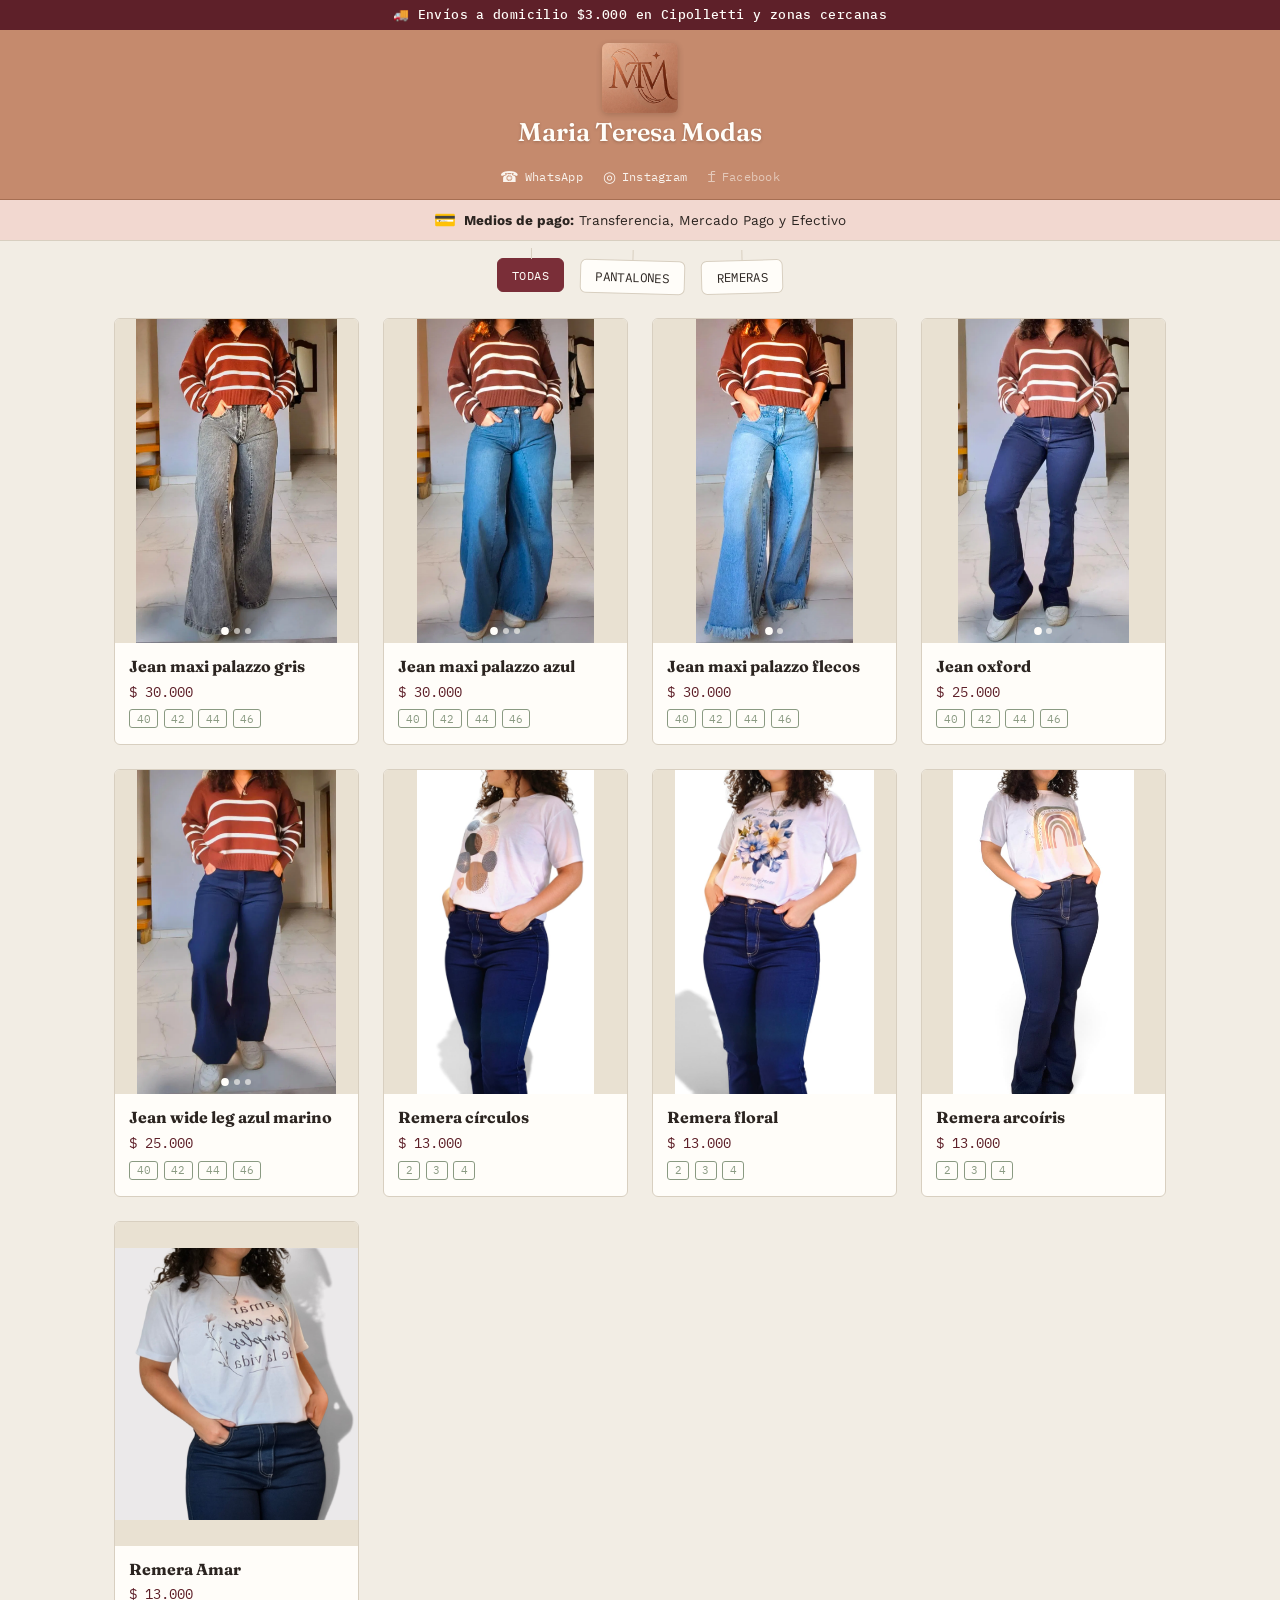
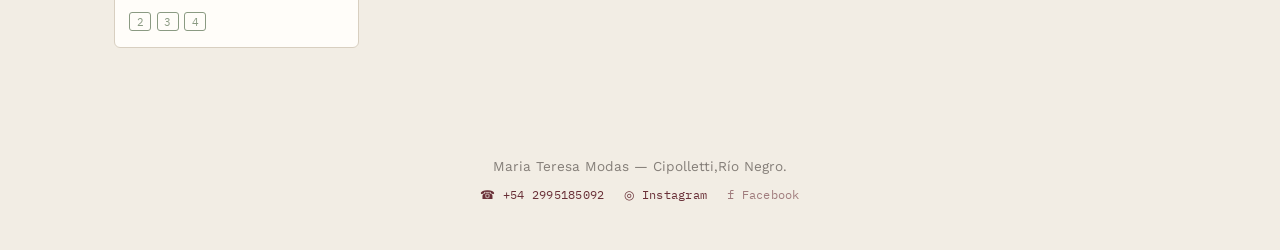
==== index.html @ 08727055 "Cambiando bannner" ====
<!DOCTYPE html>
<html lang="es-AR">
<head>
<meta charset="UTF-8">
<meta name="viewport" content="width=device-width, initial-scale=1.0">
<title>Maria Teresa Modas — Catálogo</title>
<!-- ===== Open Graph (previsualización al compartir) ===== -->
<meta property="og:type" content="website">
<meta property="og:title" content="María Teresa Modas — Catálogo">
<meta property="og:description" content="Jeans, remeras y más. Envíos en Cipolletti y zonas cercanas. Pagá con transferencia, Mercado Pago o efectivo.">
<meta property="og:image" content="https://tefi3413.github.io/MTmodas/img/preview-og.jpg">
<meta property="og:url" content="https://tefi3413.github.io/MTmodas/">
<meta property="og:locale" content="es_AR">
<meta property="og:site_name" content="María Teresa Modas">

<!-- ===== Descripción general (buscadores) ===== -->
<meta name="description" content="Catálogo de MT Modas: jeans, remeras y más en Cipolletti, Río Negro.">
<link rel="preconnect" href="https://fonts.googleapis.com">
<link href="https://fonts.googleapis.com/css2?family=Fraunces:ital,opsz,wght@0,9..144,400;0,9..144,600;1,9..144,500&family=Work+Sans:wght@400;500;600&family=IBM+Plex+Mono:wght@500&display=swap" rel="stylesheet">
<link rel="stylesheet" href="css/style.css">
</head>
<body>
	<!-- Barra superior de anuncios (Top Bar) -->
  <div class="top-announcement-bar">
    <p>🚚 Envíos a domicilio $3.000 en Cipolletti y zonas cercanas</p>
  </div>

  <header class="site-header">
    <div class="header-inner">
      <img src="img/logo-mt.png" alt="María Teresa Modas" class="logo" onerror="this.style.display='none'">
      <div class="brand">
        <h1>Maria Teresa Modas</h1>
        <p class="tagline"></p>
      </div>
      <nav class="contacto-bar" aria-label="Contacto">
        <a href="https://wa.me/542995185092" target="_blank" rel="noopener" class="contacto-link">
          <span class="contacto-icono">☎</span> WhatsApp
        </a>
        <!-- Verificá que este sea el link/usuario correcto de Instagram -->
        <a href="https://www.instagram.com/mt.modascipo?igsi=Y2VhbGRteG1xdHJw" target="_blank" rel="noopener" class="contacto-link">
          <span class="contacto-icono">◎</span> Instagram
        </a>
        <!-- TODO: reemplazar por el link real de Facebook cuando lo tengas -->
        <a href="#" class="contacto-link contacto-pendiente">
          <span class="contacto-icono">f</span> Facebook
        </a>
      </nav>
    </div>
  </header>

  
  <section class="info-bar">
  <div class="info-item">
    <span>💳</span>
    <p><strong>Medios de pago:</strong> Transferencia, Mercado Pago y Efectivo</p>
  </div>
</section>

<!-- Las categorias se van sumando a medida que haya mas productos en el json -->
<nav class="tag-rack" id="categorias" aria-label="Secciones del catálogo"></nav>


  <main>
    <p class="status" id="status">Cargando catálogo…</p>
    <section class="catalogo" id="catalogo" aria-live="polite"></section>
  </main>

  <!-- Detalle de producto (se llena por JS al hacer click en una tarjeta) -->
  <div class="detalle-overlay" id="detalleOverlay" hidden>
    <div class="detalle-panel" role="dialog" aria-modal="true" aria-labelledby="detalleNombre">
      <button class="detalle-cerrar" id="detalleCerrar" aria-label="Cerrar">×</button>
      <div class="detalle-galeria" id="detalleGaleria"></div>
      <div class="detalle-info">
        <h2 id="detalleNombre"></h2>
        <p class="detalle-precio" id="detallePrecio"></p>
        <div class="detalle-talles" id="detalleTalles"></div>
        <p class="detalle-descripcion" id="detalleDescripcion"></p>
      </div>
    </div>
  </div>

  <footer class="site-footer">
    <p>Maria Teresa Modas — Cipolletti,Río Negro.</p>
    <nav class="contacto-bar contacto-bar-footer" aria-label="Contacto">
      <a href="https://wa.me/542995185092" target="_blank" rel="noopener" class="contacto-link">☎ +54 2995185092</a>
      <a href="https://instagram.com/mtmodas" target="_blank" rel="noopener" class="contacto-link">◎ Instagram</a>
      <a href="#" class="contacto-link contacto-pendiente">f Facebook</a>
    </nav>
  </footer>

  <script src="js/main.js"></script>
</body>
</html>
---- css/style.css ----
/* ===== Maria Teresa Modas — tokens ===== */
:root{
  --ivory: #F2EDE4;
  --ivory-deep: #E9E1D2;
  --ink: #2B2420;
  --wine: #7A2E38;
  --wine-deep: #5E2029;
  --sage: #8A9A82;
  --line: #D8CFC0;
  --white: #FFFDF9;
  --copper: #C58A6D;
  --copper-deep: #A66E52;

  --font-display: "Fraunces", serif;
  --font-body: "Work Sans", sans-serif;
  --font-tag: "IBM Plex Mono", monospace;

  --radius: 6px;
}

/* ===== Barra Anuncio Superior ===== */
.top-announcement-bar {
  background-color: var(--wine-deep); /* Fondo oscuro (borravino/vino) */
  color: var(--white);
  text-align: center;
  padding: 0.4rem 1rem;
  font-size: 0.8rem;
  font-family: var(--font-tag);
  letter-spacing: 0.03em;
}

.top-announcement-bar p {
  margin: 0;
  font-weight: 500;
}

*{ box-sizing: border-box; }

body{
  margin: 0;
  background: var(--ivory);
  color: var(--ink);
  font-family: var(--font-body);
  -webkit-font-smoothing: antialiased;
}

/* ===== Header ===== */
.site-header{
  background: var(--copper);
  border-bottom: 1px solid var(--copper-deep);
  padding: 0.8rem 1rem;
}
.header-inner{
  max-width: 1100px;
  margin: 0 auto;
  display: flex;
  flex-direction: column;
  align-items: center;
  gap: 0.2rem;
}
.logo{
  height: 70px;
  width: auto;
  object-fit: contain;
  border-radius: 6px;
  box-shadow: 0 2px 6px rgba(43, 24, 12, 0.2);
}
.brand h1{
  font-family: var(--font-display);
  font-weight: 600;
  font-size: clamp(1.2rem, 2.5vw, 1.6rem);
  margin: 0;
  color: var(--white);
  text-shadow: 0 1px 3px rgba(43, 24, 12, 0.25);
  text-align: center;
}
.tagline{
  margin: 0.2rem 0 0;
  font-style: italic;
  font-family: var(--font-display);
  color: var(--ivory);
  font-size: 0.95rem;
  text-align: center;
  opacity: 0.9;
}

/* ===== Barra de contacto ===== */
.contacto-bar{
  display: flex;
  flex-wrap: wrap;
  justify-content: center;
  gap: 0.5rem 1.25rem;
  margin-top: 0.75rem;
}
.contacto-link{
  display: inline-flex;
  align-items: center;
  gap: 0.35rem;
  color: var(--white);
  text-decoration: none;
  font-family: var(--font-tag);
  font-size: 0.78rem;
  letter-spacing: 0.02em;
  opacity: 0.92;
  transition: opacity 0.15s ease;
}
.contacto-link:hover{ opacity: 1; text-decoration: underline; }
.contacto-icono{ font-size: 0.95rem; }
.contacto-pendiente{ opacity: 0.55; pointer-events: none; }

/* ===== Cinta Informativa (Envíos / Pagos) ===== */
.info-bar {
  display: flex;
  justify-content: space-around;
  align-items: center;
  flex-wrap: wrap;
  gap: 15px;
  background-color: #f2d8d0;
  padding: 10px 20px;
  border-bottom: 1px solid var(--line);
}

.info-item {
  display: flex;
  align-items: center;
  gap: 8px;
  font-size: 0.85rem;
  color: var(--ink);
}

.info-item p {
  margin: 0;
}

.info-item span {
  font-size: 1.1rem;
}

/* ===== Nav: percheros de "etiquetas colgantes" ===== */
.tag-rack{
  max-width: 1100px;
  margin: 1.2rem auto 0;
  padding: 0 1rem;
  display: flex;
  flex-wrap: wrap;
  justify-content: center;
  gap: 1.25rem 1rem;
}
.tag-btn{
  position: relative;
  border: none;
  background: var(--white);
  color: var(--ink);
  font-family: var(--font-tag);
  font-size: 0.78rem;
  letter-spacing: 0.03em;
  text-transform: uppercase;
  padding: 0.5rem 0.9rem;
  border-radius: var(--radius);
  border: 1px solid var(--line);
  cursor: pointer;
  transform: rotate(-1.5deg);
  transition: transform 0.15s ease, background 0.15s ease, color 0.15s ease;
}
.tag-btn:nth-child(even){ transform: rotate(1.5deg); }
.tag-btn::before{
  content: "";
  position: absolute;
  top: -0.7rem;
  left: 50%;
  width: 1px;
  height: 0.7rem;
  background: var(--line);
}
.tag-btn:hover{ transform: rotate(0deg) translateY(-2px); }
.tag-btn.active{
  background: var(--wine);
  border-color: var(--wine);
  color: var(--white);
  transform: rotate(0deg) translateY(-2px);
}

/* ===== Estado de carga / vacío ===== */
.status{
  max-width: 1100px;
  margin: 2rem auto 0;
  padding: 0 1.5rem;
  font-family: var(--font-tag);
  font-size: 0.85rem;
  color: var(--wine);
  text-align: center;
}
.status.hidden{ display: none; }

/* ===== Grilla de productos ===== */
.catalogo{
  max-width: 1100px;
  margin: 1.5rem auto 4rem;
  padding: 0 1.5rem;
  display: grid;
  grid-template-columns: repeat(auto-fill, minmax(220px, 1fr));
  gap: 1.5rem;
}

.producto{
  background: var(--white);
  border: 1px solid var(--line);
  border-radius: var(--radius);
  overflow: hidden;
  display: flex;
  flex-direction: column;
  cursor: pointer;
  transition: box-shadow 0.15s ease, transform 0.15s ease;
}
.producto:hover{
  box-shadow: 0 6px 18px rgba(43, 36, 32, 0.1);
  transform: translateY(-2px);
}
.producto-img{
  position: relative;
  aspect-ratio: 3 / 4;
  background: var(--ivory-deep);
  overflow: hidden;
}
.producto-img img{
  width: 100%;
  height: 100%;
  object-fit: contain;
  display: block;
}

/* Flechas de la galería */
.galeria-flecha{
  position: absolute;
  top: 50%;
  transform: translateY(-50%);
  border: none;
  background: rgba(43, 36, 32, 0.35);
  color: var(--white);
  font-family: var(--font-body);
  font-size: 1.3rem;
  line-height: 1;
  width: 30px;
  height: 30px;
  border-radius: 50%;
  cursor: pointer;
  display: flex;
  align-items: center;
  justify-content: center;
  opacity: 0;
  transition: opacity 0.15s ease, background 0.15s ease;
}
.producto-img:hover .galeria-flecha,
.galeria-flecha:focus-visible{
  opacity: 1;
}
.galeria-flecha:hover{ background: rgba(43, 36, 32, 0.6); }
.galeria-flecha.izq{ left: 0.5rem; }
.galeria-flecha.der{ right: 0.5rem; }

/* Puntos indicadores */
.galeria-puntos{
  position: absolute;
  bottom: 0.6rem;
  left: 0;
  right: 0;
  display: flex;
  justify-content: center;
  gap: 0.35rem;
}
.punto{
  width: 6px;
  height: 6px;
  border-radius: 50%;
  background: rgba(255, 253, 249, 0.6);
  cursor: pointer;
  transition: background 0.15s ease, transform 0.15s ease;
}
.punto.activo{
  background: var(--white);
  transform: scale(1.3);
}

@media (hover: none){
  .galeria-flecha{ opacity: 1; background: rgba(43, 36, 32, 0.45); }
}

.producto-info{
  padding: 0.8rem 0.9rem 1rem;
  display: flex;
  flex-direction: column;
  gap: 0.35rem;
}
.producto-nombre{
  font-family: var(--font-display);
  font-size: 1rem;
  margin: 0;
}
.producto-precio{
  font-family: var(--font-tag);
  color: var(--wine-deep);
  font-size: 0.9rem;
}
.producto-talles{
  display: flex;
  flex-wrap: wrap;
  gap: 0.35rem;
  margin-top: 0.2rem;
}
.talle{
  font-family: var(--font-tag);
  font-size: 0.7rem;
  border: 1px solid var(--sage);
  color: var(--sage);
  border-radius: 3px;
  padding: 0.1rem 0.4rem;
}

/* ===== Panel de detalle de producto ===== */
.detalle-overlay{
  position: fixed;
  inset: 0;
  background: rgba(43, 36, 32, 0.55);
  display: flex;
  align-items: center;
  justify-content: center;
  padding: 1.5rem;
  z-index: 100;
}
.detalle-overlay[hidden]{ display: none; }

.detalle-panel{
  position: relative;
  background: var(--white);
  border-radius: var(--radius);
  max-width: 900px;
  width: 100%;
  max-height: 90vh;
  overflow-y: auto;
  display: grid;
  grid-template-columns: 1.1fr 1fr;
}

.detalle-cerrar{
  position: absolute;
  top: 0.75rem;
  right: 0.75rem;
  z-index: 2;
  width: 34px;
  height: 34px;
  border-radius: 50%;
  border: none;
  background: rgba(43, 36, 32, 0.4);
  color: var(--white);
  font-size: 1.4rem;
  line-height: 1;
  cursor: pointer;
  display: flex;
  align-items: center;
  justify-content: center;
}
.detalle-cerrar:hover{ background: rgba(43, 36, 32, 0.65); }

.detalle-galeria{
  position: relative;
  aspect-ratio: 3 / 4;
  background: var(--ivory-deep);
  overflow: hidden;
}
.detalle-galeria img{
  width: 100%;
  height: 100%;
  object-fit: contain;
  display: block;
}
.detalle-galeria .galeria-flecha{ opacity: 1; }

.detalle-info{
  padding: 2rem 1.75rem;
  display: flex;
  flex-direction: column;
  gap: 0.9rem;
}
.detalle-info h2{
  font-family: var(--font-display);
  font-size: 1.5rem;
  margin: 0;
}
.detalle-precio{
  font-family: var(--font-tag);
  font-size: 1.2rem;
  color: var(--wine-deep);
  margin: 0;
}
.detalle-talles{
  display: flex;
  flex-wrap: wrap;
  gap: 0.4rem;
}
.detalle-descripcion{
  font-size: 0.9rem;
  line-height: 1.5;
  color: var(--ink);
  opacity: 0.85;
  margin-top: 0.4rem;
  border-top: 1px solid var(--line);
  padding-top: 0.9rem;
}

/* ===== Footer ===== */
.site-footer{
  text-align: center;
  padding: 2rem 1rem 3rem;
  color: var(--ink);
  font-size: 0.85rem;
}
.site-footer p{ opacity: 0.55; margin-bottom: 0.75rem; }
.contacto-bar-footer .contacto-link{ color: var(--wine-deep); }

/* ===== Accesibilidad ===== */
.tag-btn:focus-visible{
  outline: 2px solid var(--wine);
  outline-offset: 2px;
}
@media (prefers-reduced-motion: reduce){
  .tag-btn{ transition: none; }
}

/* ===== RESPONSIVE PARA CELULARES ===== */
@media (max-width: 640px){
  .info-bar {
    flex-direction: column;
    align-items: center;
    text-align: center;
    gap: 8px;
    padding: 10px 15px;
  }

  .info-item {
    font-size: 0.8rem;
    justify-content: center;
  }

  .catalogo{ 
    grid-template-columns: repeat(2, 1fr); 
    gap: 0.8rem; 
    padding: 0 0.8rem;
  }

  .tag-rack{ 
    gap: 0.8rem 0.5rem; 
    margin-top: 1rem;
  }

  .detalle-overlay{ padding: 0; }
  .detalle-panel{
    grid-template-columns: 1fr;
    max-height: 100vh;
    height: 100%;
    border-radius: 0;
  }
  .detalle-galeria{ aspect-ratio: 4 / 5; }
}

@media (max-width: 380px){
  .catalogo{ grid-template-columns: 1fr; }
}
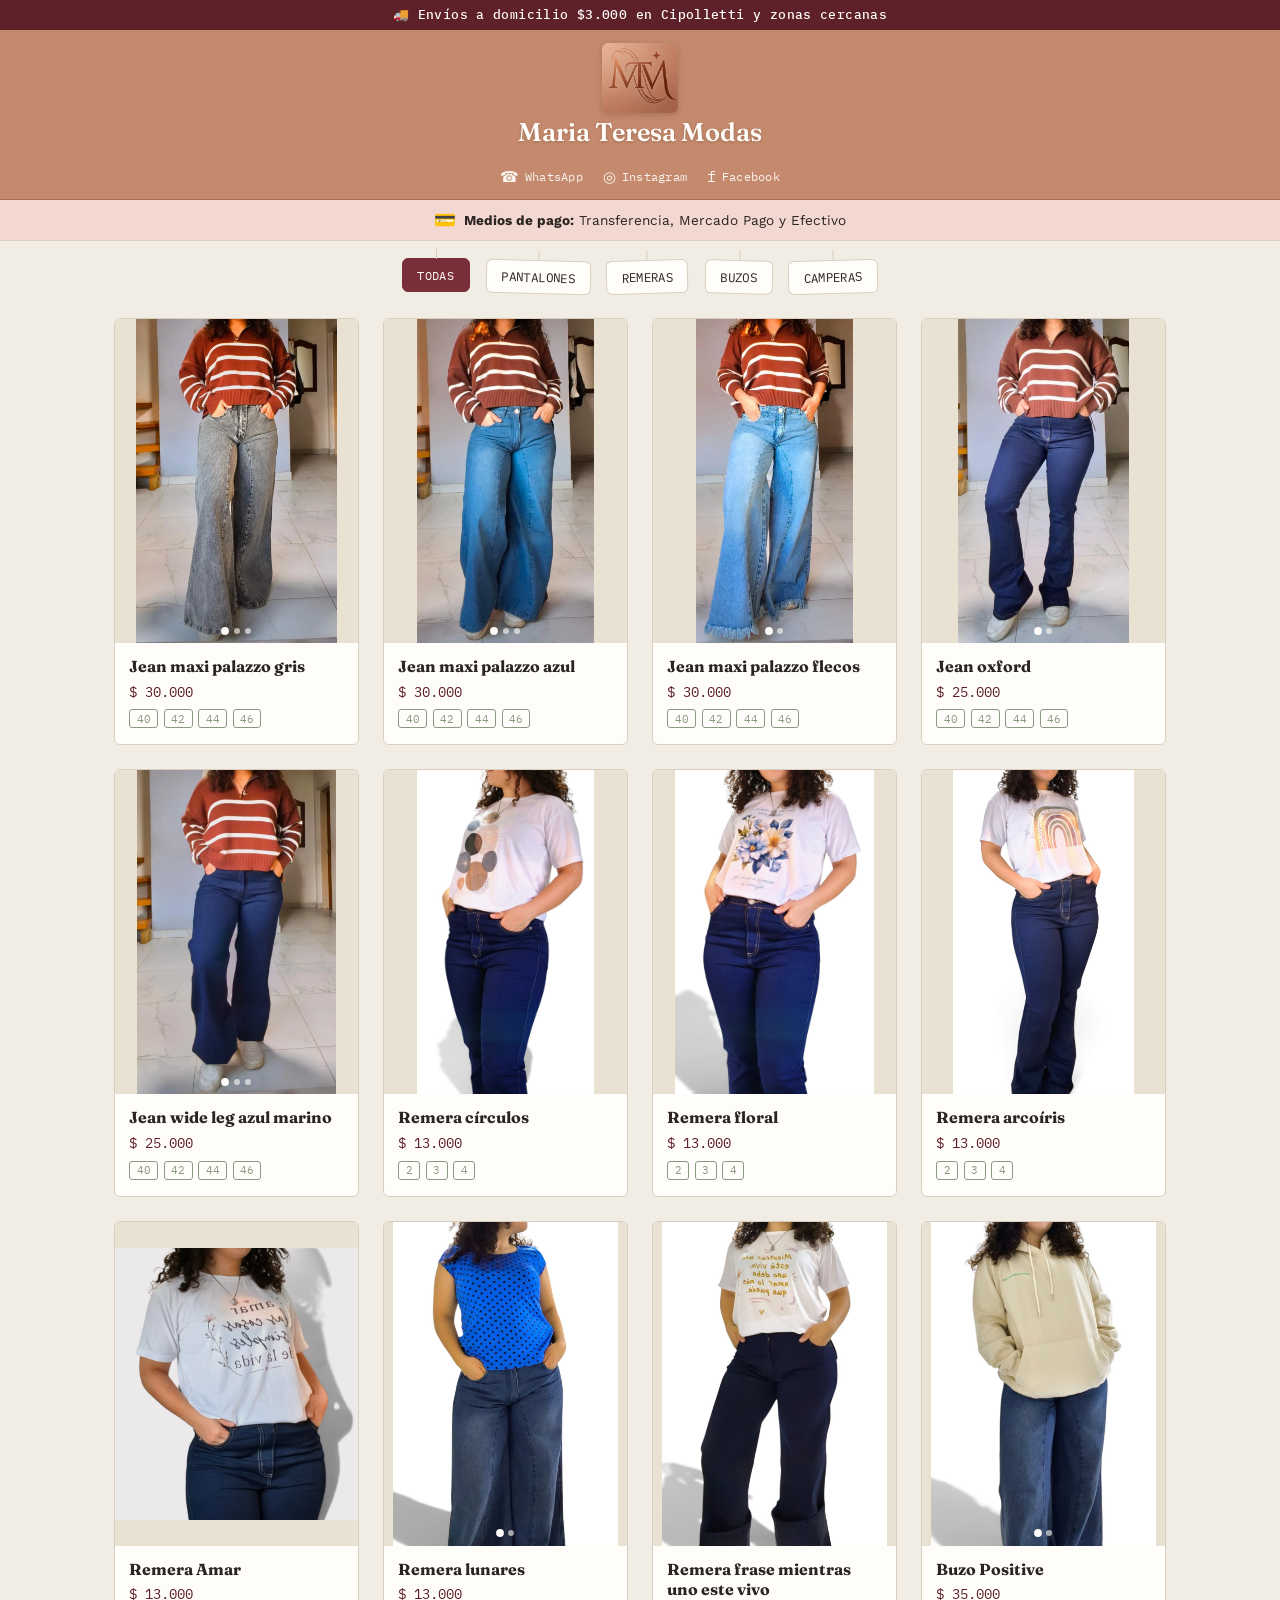
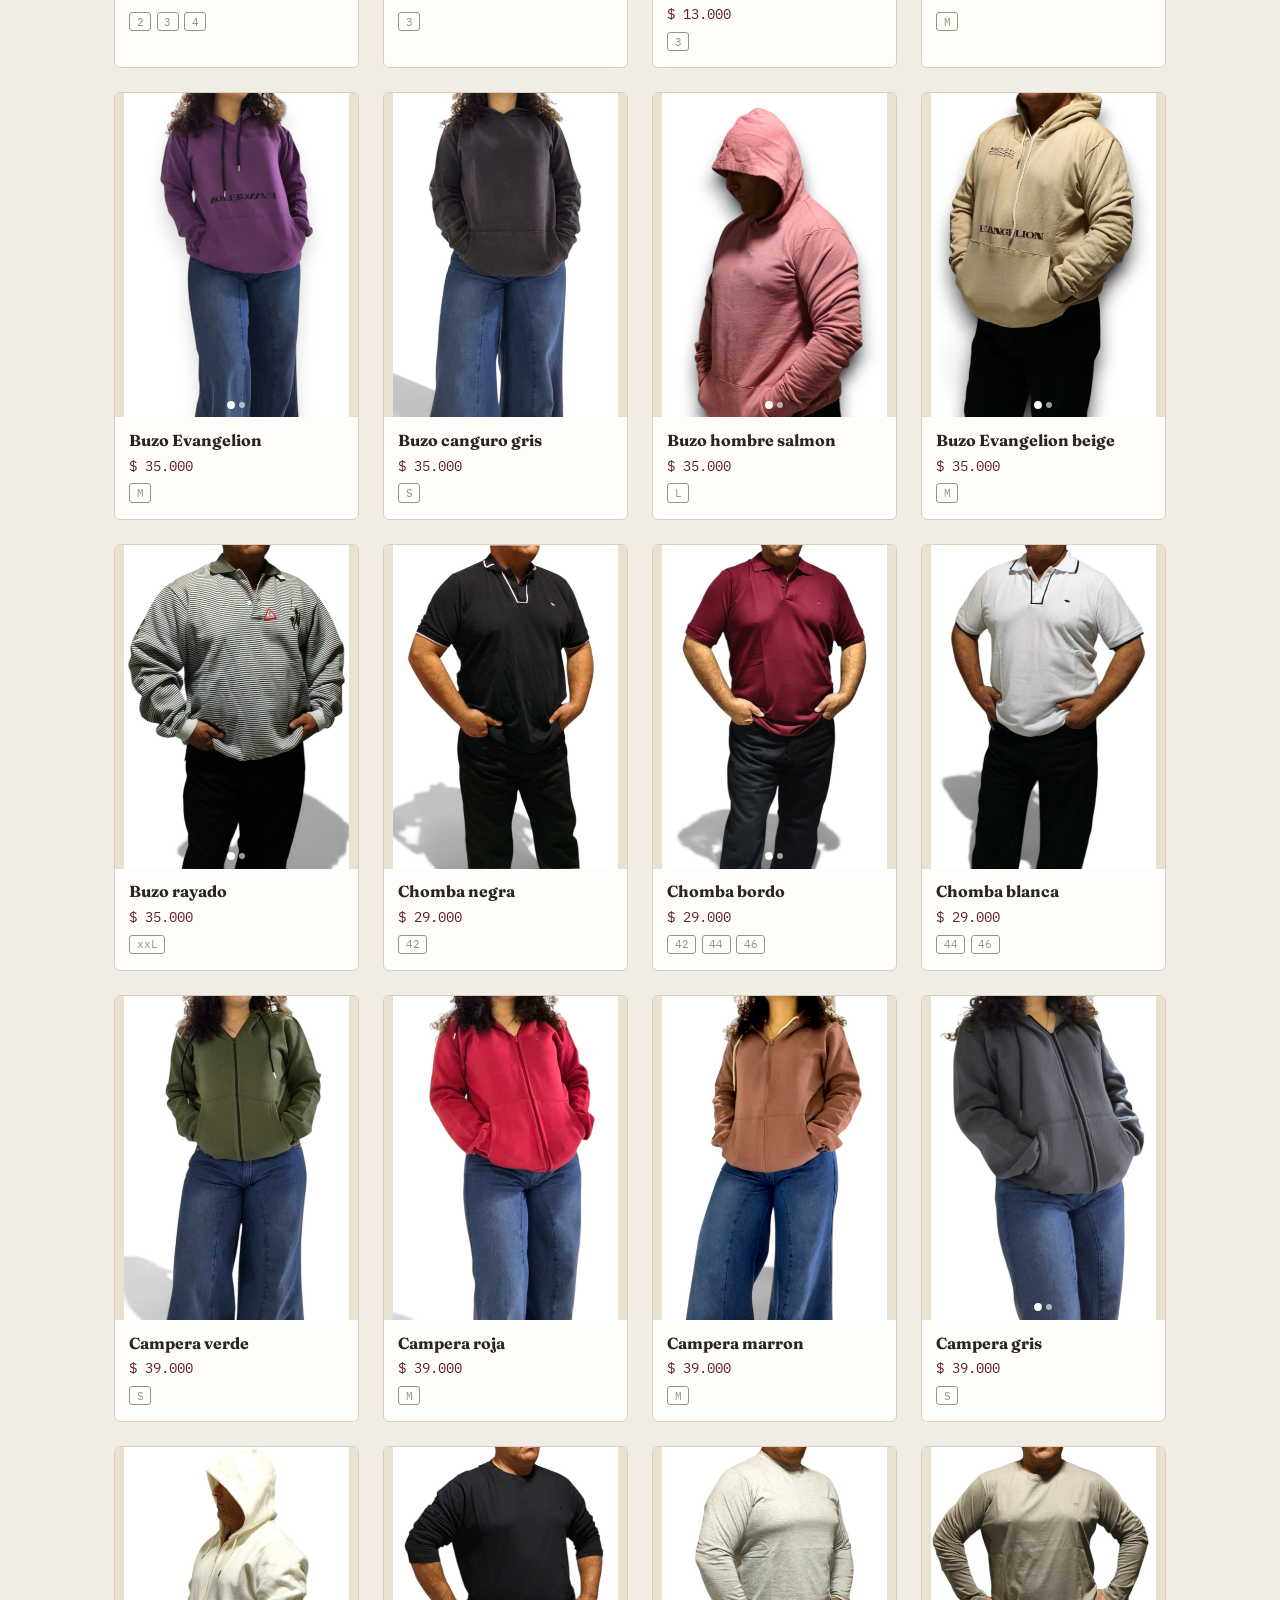
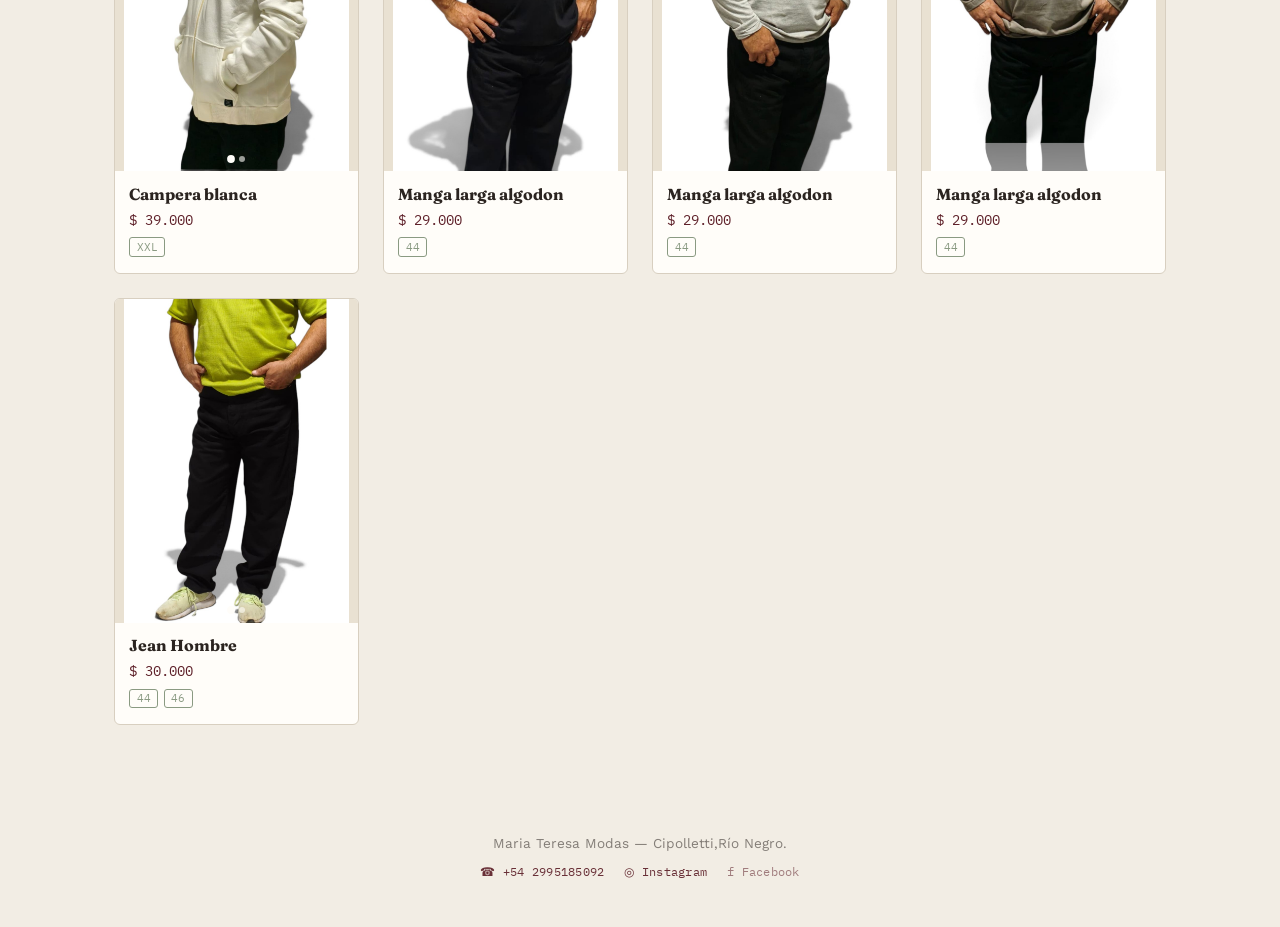
==== commit fa854735: "agregar fb" ====
--- a/index.html
+++ b/index.html
@@ -41,7 +41,7 @@
           <span class="contacto-icono">◎</span> Instagram
         </a>
         <!-- TODO: reemplazar por el link real de Facebook cuando lo tengas -->
-        <a href="#" class="contacto-link contacto-pendiente">
+        <a href="https://www.facebook.com/profile.php?id=61593674805982" class="contacto-link">
           <span class="contacto-icono">f</span> Facebook
         </a>
       </nav>
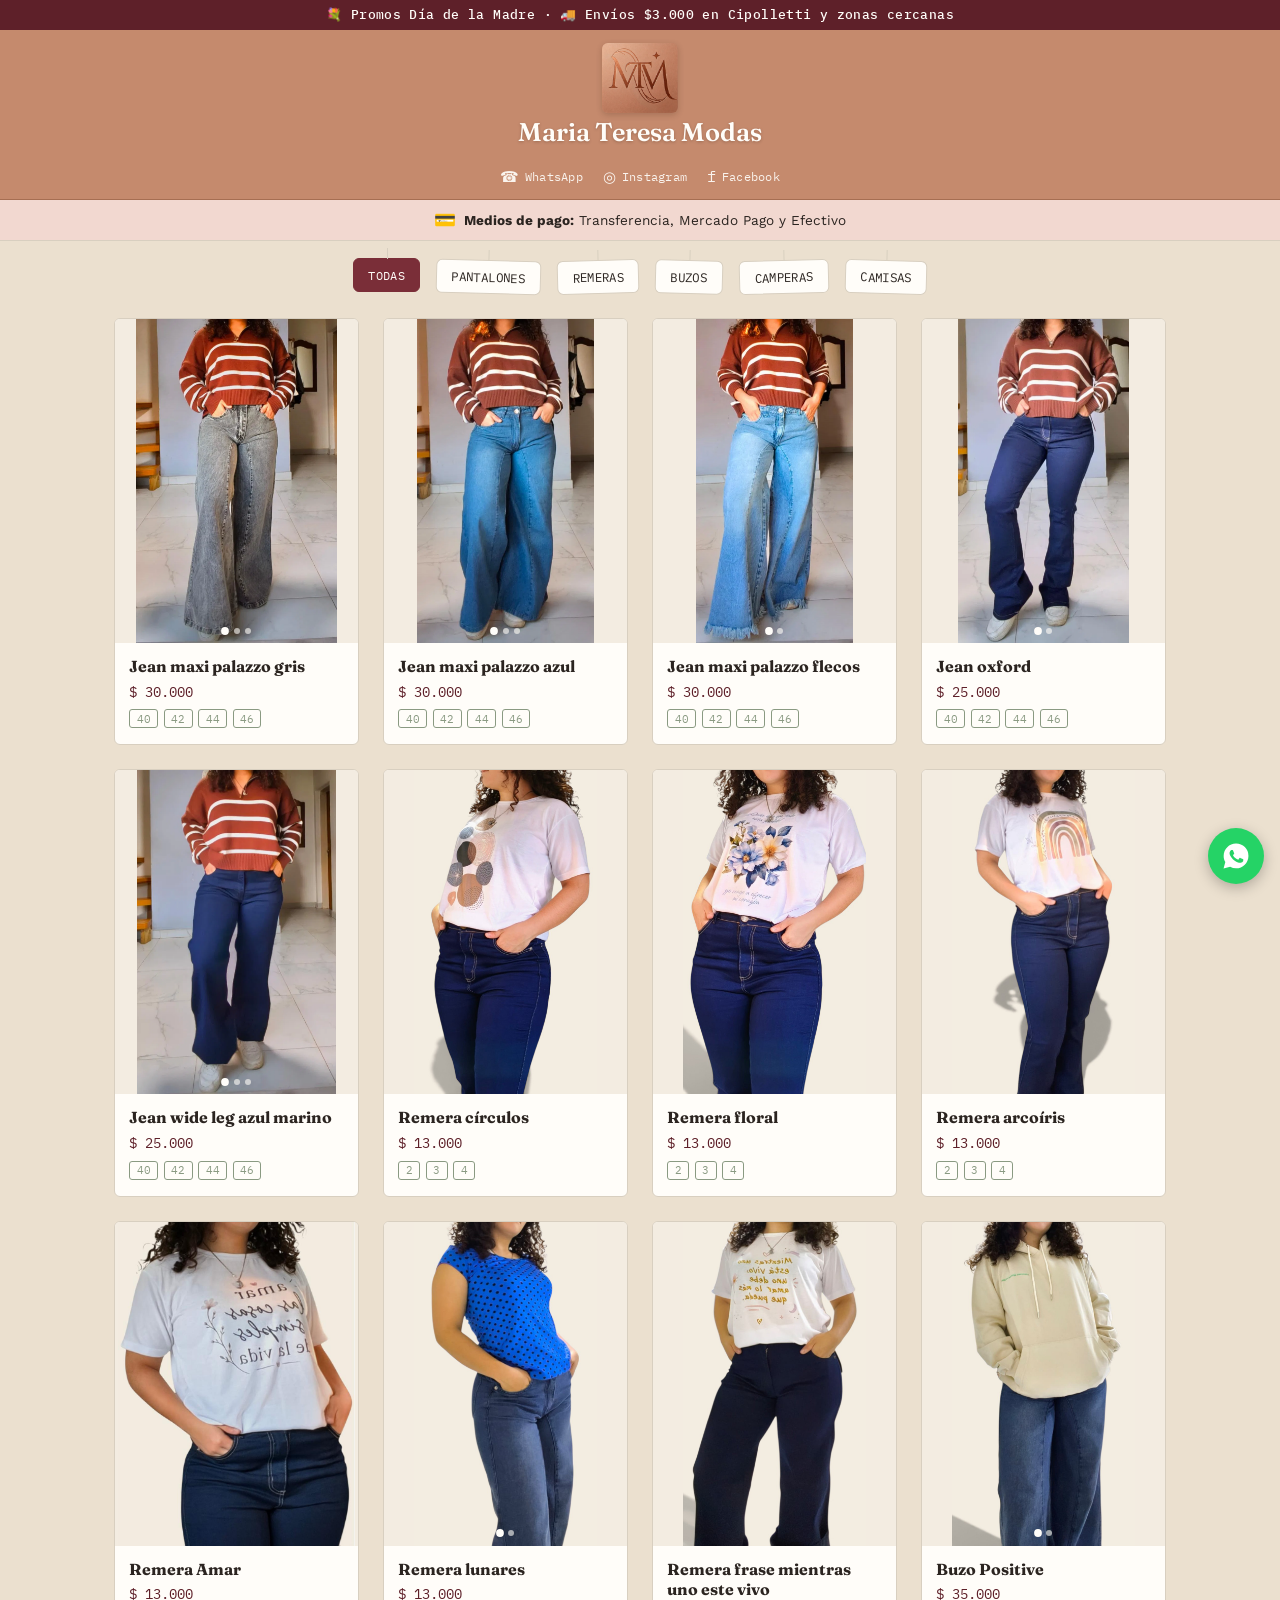
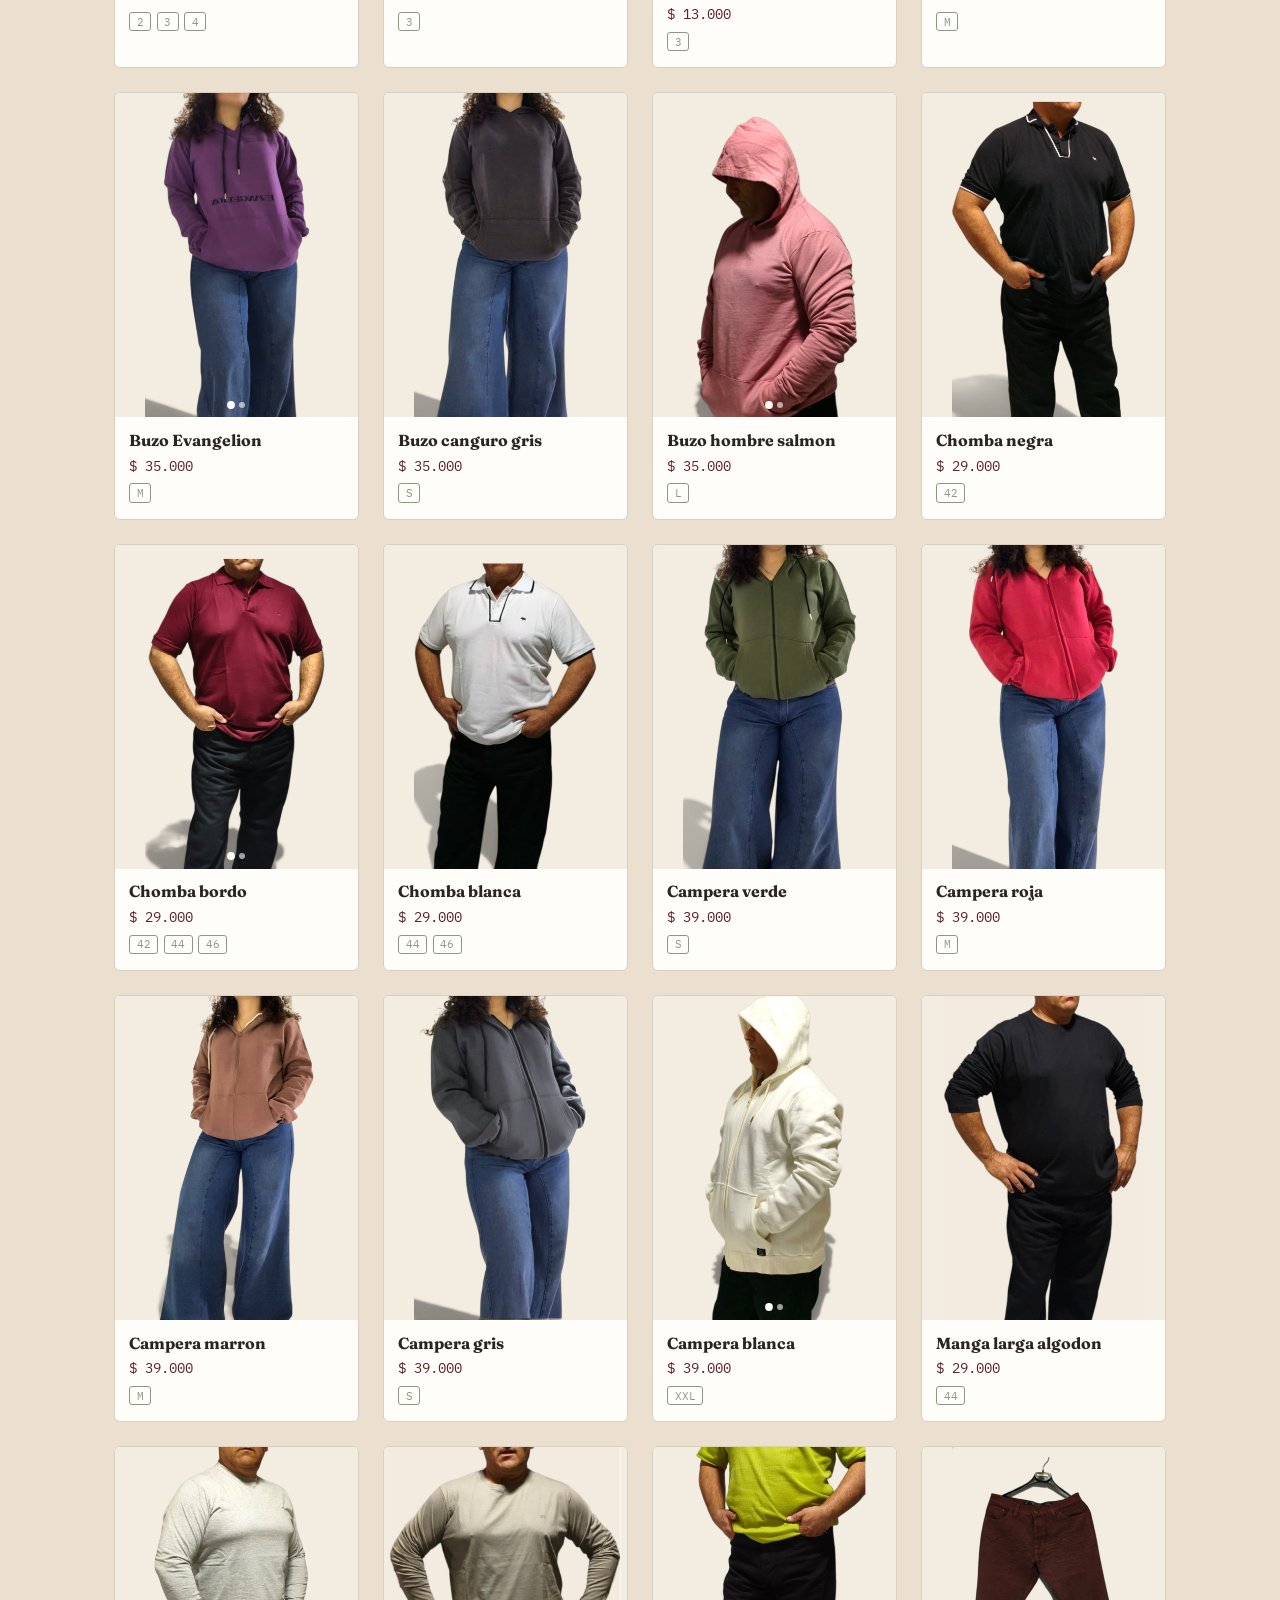
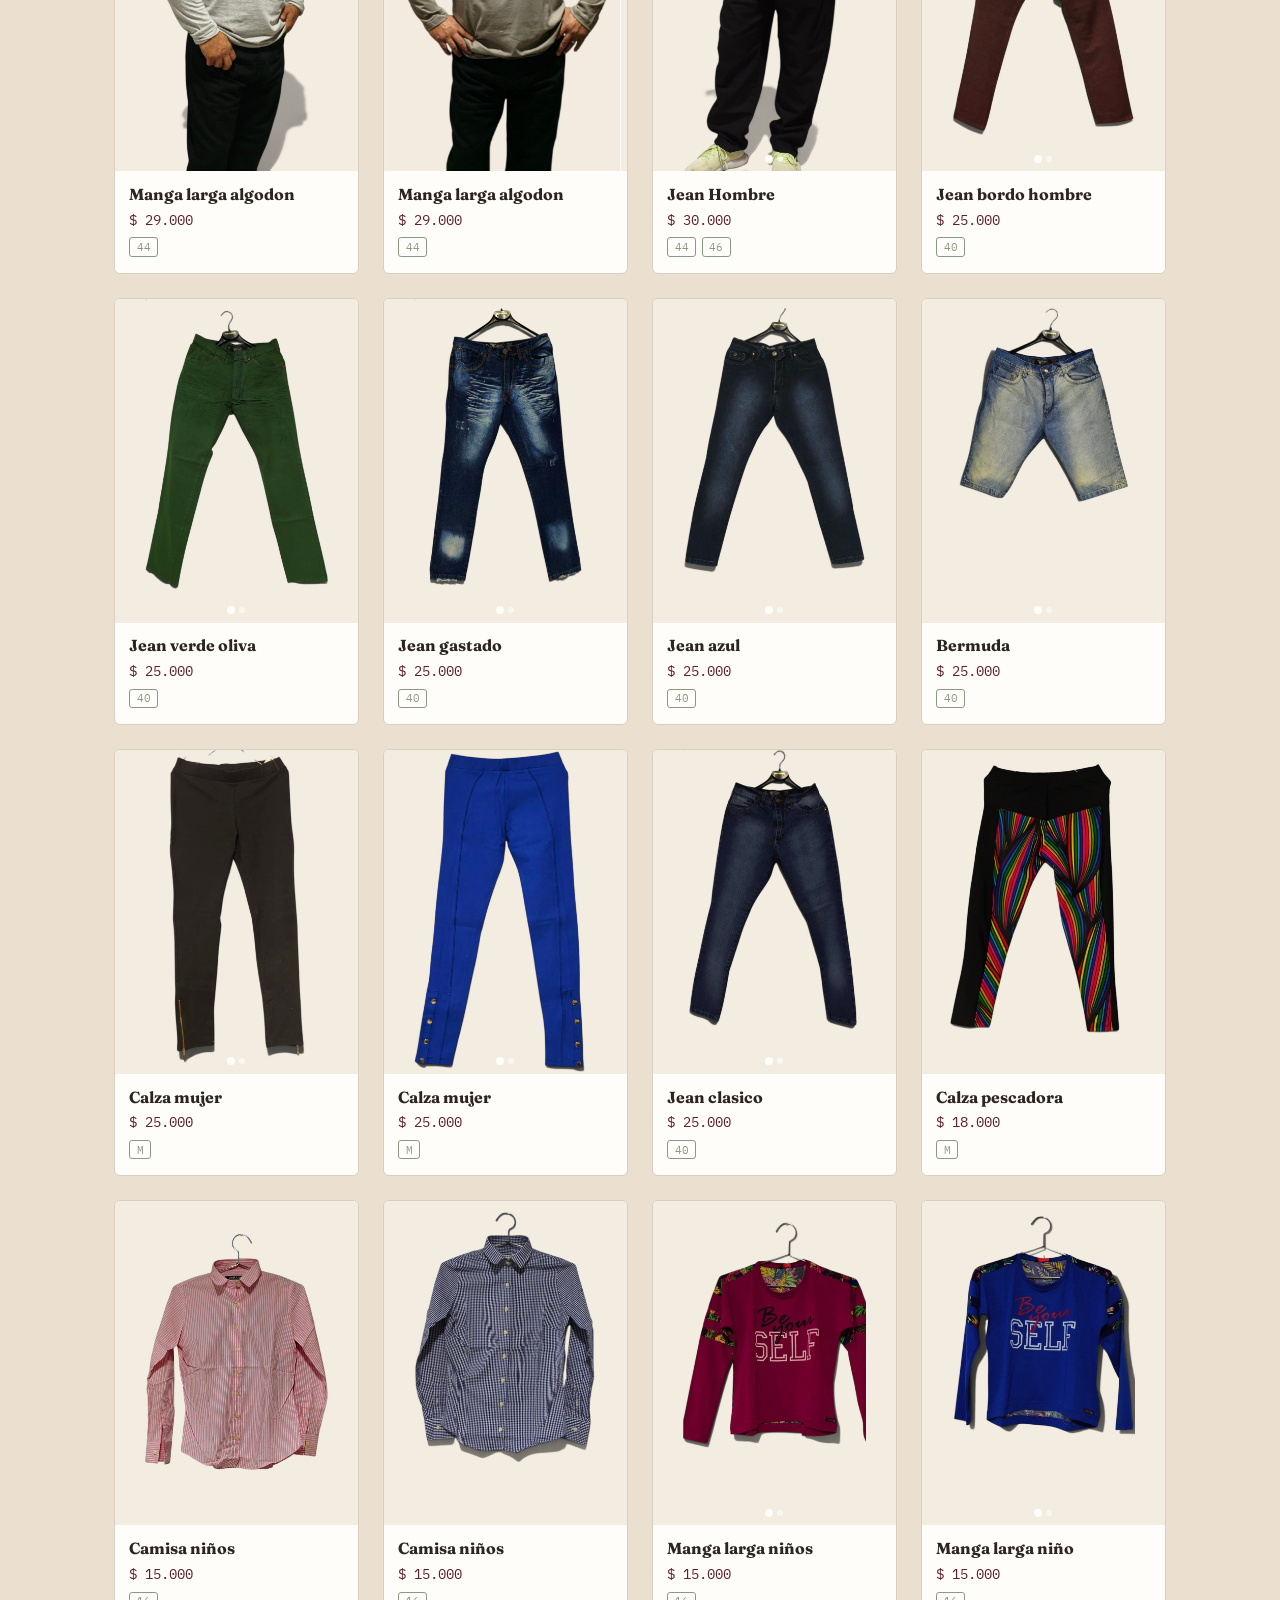
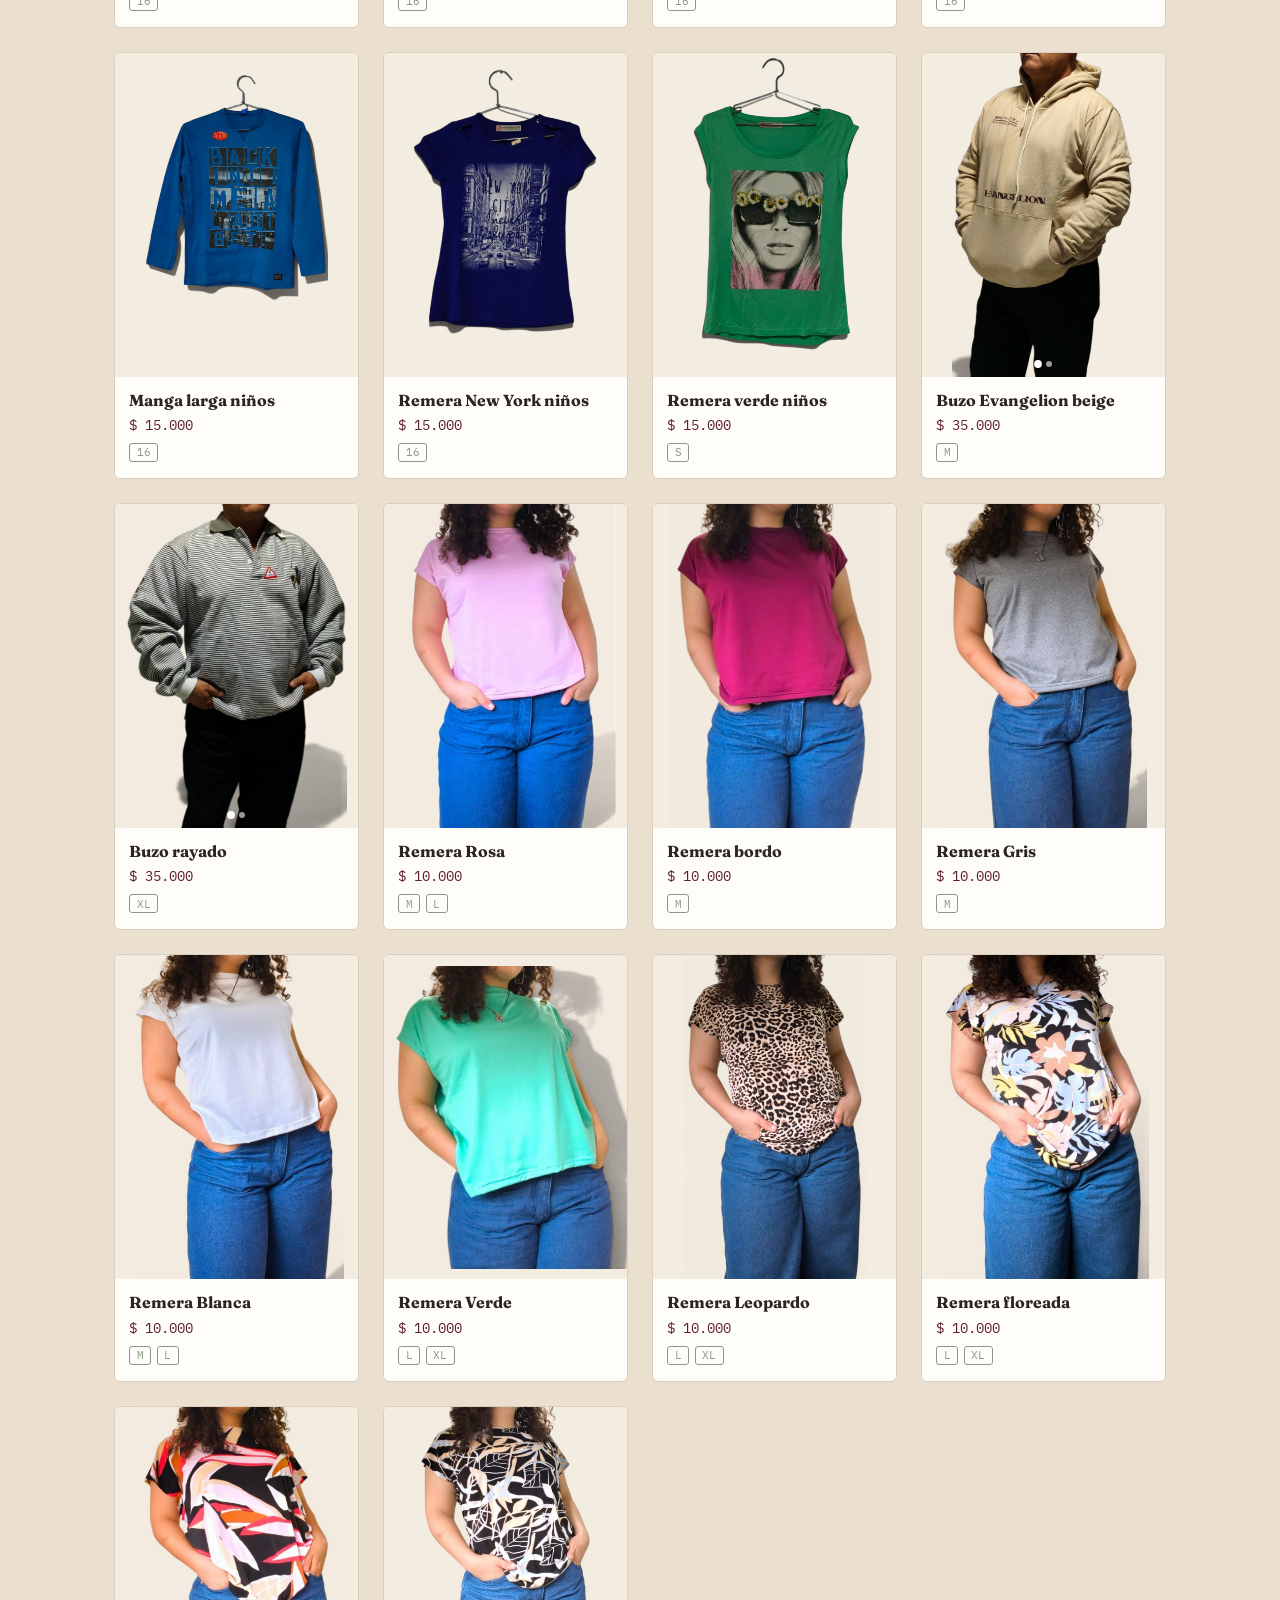
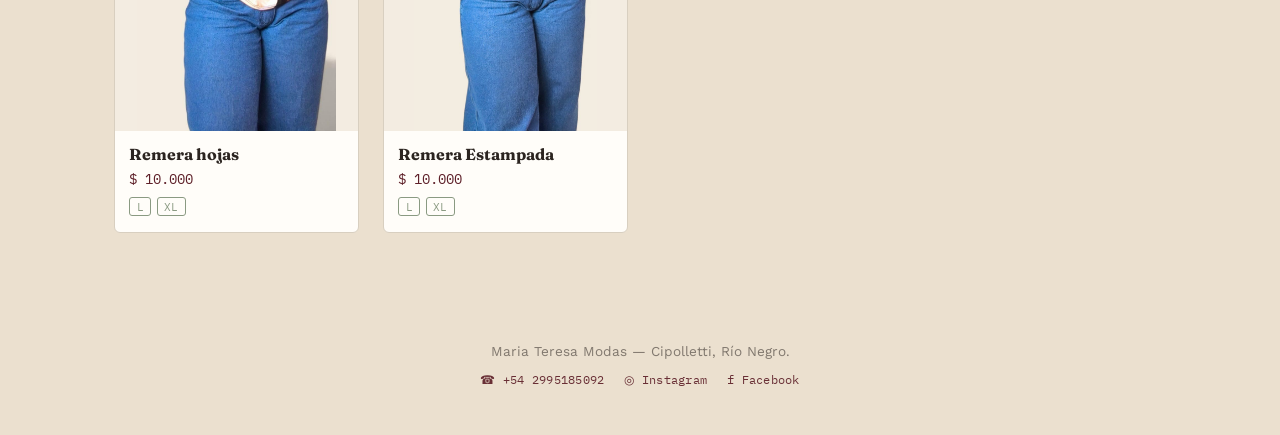
==== commit c0bb1a99: "Agrega pop-up de promos del Día de la Madre y mejoras al catálogo - Pop-up configurable (js/promo.js" ====
--- a/index.html
+++ b/index.html
@@ -8,8 +8,8 @@
 <meta property="og:type" content="website">
 <meta property="og:title" content="María Teresa Modas — Catálogo">
 <meta property="og:description" content="Jeans, remeras y más. Envíos en Cipolletti y zonas cercanas. Pagá con transferencia, Mercado Pago o efectivo.">
-<meta property="og:image" content="https://tefi3413.github.io/MTmodas/img/preview-og.jpg">
-<meta property="og:url" content="https://tefi3413.github.io/MTmodas/">
+<meta property="og:image" content="https://mtmodas.netlify.app/img/preview-og.jpg">
+<meta property="og:url" content="https://mtmodas.netlify.app/">
 <meta property="og:locale" content="es_AR">
 <meta property="og:site_name" content="María Teresa Modas">
 
@@ -22,7 +22,7 @@
 <body>
 	<!-- Barra superior de anuncios (Top Bar) -->
   <div class="top-announcement-bar">
-    <p>🚚 Envíos a domicilio $3.000 en Cipolletti y zonas cercanas</p>
+    <p>💐 Promos Día de la Madre · 🚚 Envíos $3.000 en Cipolletti y zonas cercanas</p>
   </div>
 
   <header class="site-header">
@@ -40,8 +40,7 @@
         <a href="https://www.instagram.com/mt.modascipo?igsi=Y2VhbGRteG1xdHJw" target="_blank" rel="noopener" class="contacto-link">
           <span class="contacto-icono">◎</span> Instagram
         </a>
-        <!-- TODO: reemplazar por el link real de Facebook cuando lo tengas -->
-        <a href="https://www.facebook.com/profile.php?id=61593674805982" class="contacto-link">
+        <a href="https://www.facebook.com/profile.php?id=61593674805982" target="_blank" rel="noopener" class="contacto-link">
           <span class="contacto-icono">f</span> Facebook
         </a>
       </nav>
@@ -74,20 +73,27 @@
         <h2 id="detalleNombre"></h2>
         <p class="detalle-precio" id="detallePrecio"></p>
         <div class="detalle-talles" id="detalleTalles"></div>
+        <a class="detalle-whatsapp" id="detalleWhatsapp" href="https://wa.me/542995185092" target="_blank" rel="noopener">Consultar por WhatsApp</a>
+        <p class="detalle-ayuda">Te respondemos por stock, talles y formas de envío.</p>
         <p class="detalle-descripcion" id="detalleDescripcion"></p>
       </div>
     </div>
   </div>
 
   <footer class="site-footer">
-    <p>Maria Teresa Modas — Cipolletti,Río Negro.</p>
+    <p>Maria Teresa Modas — Cipolletti, Río Negro.</p>
     <nav class="contacto-bar contacto-bar-footer" aria-label="Contacto">
       <a href="https://wa.me/542995185092" target="_blank" rel="noopener" class="contacto-link">☎ +54 2995185092</a>
-      <a href="https://instagram.com/mtmodas" target="_blank" rel="noopener" class="contacto-link">◎ Instagram</a>
-      <a href="#" class="contacto-link contacto-pendiente">f Facebook</a>
+      <a href="https://www.instagram.com/mt.modascipo" target="_blank" rel="noopener" class="contacto-link">◎ Instagram</a>
+      <a href="https://www.facebook.com/profile.php?id=61593674805982" target="_blank" rel="noopener" class="contacto-link">f Facebook</a>
     </nav>
   </footer>
 
+  <a class="whatsapp-flotante" href="https://wa.me/542995185092?text=%C2%A1Hola!%20Quer%C3%ADa%20hacer%20una%20consulta" target="_blank" rel="noopener" aria-label="Escribinos por WhatsApp">
+    <svg viewBox="0 0 24 24" aria-hidden="true"><path d="M12.04 2C6.58 2 2.13 6.45 2.13 11.91c0 1.75.46 3.45 1.32 4.95L2.05 22l5.25-1.38a9.9 9.9 0 0 0 4.74 1.21h.01c5.46 0 9.91-4.45 9.91-9.91A9.86 9.86 0 0 0 12.04 2zm5.8 14.03c-.24.68-1.42 1.3-1.95 1.35-.5.05-.97.23-3.27-.68-2.77-1.09-4.52-3.92-4.66-4.1-.13-.18-1.11-1.48-1.11-2.82s.7-2 .95-2.27c.25-.27.54-.34.72-.34h.52c.17 0 .39-.06.61.47.23.54.77 1.88.84 2.01.07.14.11.29.02.47-.09.18-.14.29-.27.45-.14.16-.29.36-.41.48-.14.14-.28.28-.12.55.16.27.7 1.16 1.51 1.88 1.04.93 1.91 1.21 2.18 1.35.27.14.43.11.59-.07.16-.18.68-.79.86-1.07.18-.27.36-.23.61-.14.25.09 1.59.75 1.86.88.27.14.45.2.52.32.07.11.07.66-.17 1.34z"/></svg>
+  </a>
+
   <script src="js/main.js"></script>
+  <script src="js/promo.js"></script>
 </body>
 </html>
--- a/css/style.css
+++ b/css/style.css
@@ -1,7 +1,7 @@
 /* ===== Maria Teresa Modas — tokens ===== */
 :root{
-  --ivory: #F2EDE4;
-  --ivory-deep: #E9E1D2;
+  --ivory: #EBE0CF;
+  --ivory-deep: #F3ECE1;
   --ink: #2B2420;
   --wine: #7A2E38;
   --wine-deep: #5E2029;
@@ -465,3 +465,207 @@
 @media (max-width: 380px){
   .catalogo{ grid-template-columns: 1fr; }
 }
+
+/* ===== Talles sin stock ===== */
+.talle.agotado{
+  border-color: var(--line);
+  color: #b3a998;
+  text-decoration: line-through;
+}
+
+/* ===== Botón "Consultar por WhatsApp" en el detalle ===== */
+.detalle-whatsapp{
+  display: inline-flex;
+  align-items: center;
+  justify-content: center;
+  gap: 0.5rem;
+  background: var(--wine);
+  color: var(--white);
+  text-decoration: none;
+  font-family: var(--font-body);
+  font-weight: 600;
+  font-size: 0.95rem;
+  padding: 0.8rem 1.2rem;
+  border-radius: var(--radius);
+  transition: background 0.15s ease;
+}
+.detalle-whatsapp:hover{ background: var(--wine-deep); }
+.detalle-ayuda{
+  font-size: 0.78rem;
+  opacity: 0.7;
+  margin: -0.4rem 0 0;
+}
+
+/* ===== Botón flotante de WhatsApp ===== */
+.whatsapp-flotante{
+  position: fixed;
+  right: 1rem;
+  bottom: 1rem;
+  z-index: 90;
+  width: 56px;
+  height: 56px;
+  border-radius: 50%;
+  background: #25D366;
+  display: flex;
+  align-items: center;
+  justify-content: center;
+  box-shadow: 0 4px 14px rgba(0, 0, 0, 0.25);
+  transition: transform 0.15s ease;
+}
+.whatsapp-flotante:hover{ transform: scale(1.07); }
+.whatsapp-flotante svg{ width: 30px; height: 30px; fill: #fff; }
+
+/* ===== Pop-up de promociones ===== */
+.promo-overlay{
+  position: fixed;
+  inset: 0;
+  z-index: 200;
+  background: rgba(43, 36, 32, 0.6);
+  display: flex;
+  align-items: center;
+  justify-content: center;
+  padding: 1rem;
+  opacity: 0;
+  transition: opacity 0.25s ease;
+}
+.promo-overlay.visible{ opacity: 1; }
+.promo-panel{
+  position: relative;
+  width: 100%;
+  max-width: 400px;
+  max-height: calc(100vh - 2rem);
+  overflow-y: auto;
+  background: var(--white);
+  border-radius: 12px;
+  border-top: 6px solid var(--wine);
+  padding: 2rem 1.5rem 1.4rem;
+  text-align: center;
+  box-shadow: 0 20px 50px rgba(43, 24, 12, 0.35);
+  transform: translateY(16px) scale(0.97);
+  transition: transform 0.25s ease;
+}
+.promo-overlay.visible .promo-panel{ transform: none; }
+.promo-cerrar{
+  position: absolute;
+  top: 0.6rem;
+  right: 0.6rem;
+  width: 32px;
+  height: 32px;
+  border: none;
+  border-radius: 50%;
+  background: var(--ivory-deep);
+  color: var(--ink);
+  font-size: 1.3rem;
+  line-height: 1;
+  cursor: pointer;
+}
+.promo-cerrar:hover{ background: var(--line); }
+.promo-flores{
+  color: var(--copper);
+  letter-spacing: 0.5em;
+  font-size: 1.1rem;
+  margin-bottom: 0.4rem;
+}
+.promo-etiqueta{
+  display: inline-block;
+  font-family: var(--font-tag);
+  font-size: 0.72rem;
+  text-transform: uppercase;
+  letter-spacing: 0.08em;
+  color: var(--wine);
+  border: 1px solid var(--wine);
+  border-radius: 999px;
+  padding: 0.2rem 0.75rem;
+}
+.promo-panel h2{
+  font-family: var(--font-display);
+  font-weight: 600;
+  font-size: 1.6rem;
+  line-height: 1.15;
+  margin: 0.8rem 0 0.3rem;
+  color: var(--wine-deep);
+}
+.promo-subtitulo{
+  margin: 0 0 1.1rem;
+  font-size: 0.88rem;
+  opacity: 0.75;
+}
+.promo-beneficios{
+  list-style: none;
+  margin: 0 0 1rem;
+  padding: 0;
+  display: grid;
+  gap: 0.5rem;
+  text-align: left;
+}
+.promo-beneficios li{
+  display: flex;
+  align-items: center;
+  gap: 0.75rem;
+  background: #f2d8d0;
+  border-radius: var(--radius);
+  padding: 0.6rem 0.8rem;
+  font-size: 0.85rem;
+}
+.promo-beneficios strong{
+  flex: 0 0 auto;
+  min-width: 6.2rem;
+  font-family: var(--font-display);
+  font-size: 1rem;
+  color: var(--wine-deep);
+}
+.promo-codigo{
+  display: flex;
+  align-items: center;
+  justify-content: center;
+  gap: 0.6rem;
+  width: 100%;
+  margin-bottom: 0.9rem;
+  padding: 0.55rem;
+  background: transparent;
+  border: 1.5px dashed var(--copper-deep);
+  border-radius: var(--radius);
+  font-family: var(--font-tag);
+  color: var(--ink);
+  cursor: pointer;
+}
+.promo-codigo span{ font-size: 0.72rem; text-transform: uppercase; opacity: 0.7; }
+.promo-codigo strong{ font-size: 1.05rem; letter-spacing: 0.1em; color: var(--wine); }
+.promo-codigo em{ font-style: normal; font-size: 0.7rem; color: var(--copper-deep); }
+.promo-boton{
+  display: block;
+  background: var(--wine);
+  color: var(--white);
+  text-decoration: none;
+  font-weight: 600;
+  padding: 0.85rem 1rem;
+  border-radius: var(--radius);
+  transition: background 0.15s ease;
+}
+.promo-boton:hover{ background: var(--wine-deep); }
+.promo-seguir{
+  margin-top: 0.6rem;
+  background: none;
+  border: none;
+  color: var(--ink);
+  opacity: 0.65;
+  font-family: var(--font-body);
+  font-size: 0.82rem;
+  text-decoration: underline;
+  cursor: pointer;
+}
+.promo-legal{
+  margin: 0.7rem 0 0;
+  font-size: 0.68rem;
+  opacity: 0.5;
+}
+.promo-cerrar:focus-visible,
+.promo-boton:focus-visible,
+.promo-codigo:focus-visible,
+.promo-seguir:focus-visible{
+  outline: 2px solid var(--wine);
+  outline-offset: 2px;
+}
+@media (prefers-reduced-motion: reduce){
+  .promo-overlay, .promo-panel{ transition: none; }
+}
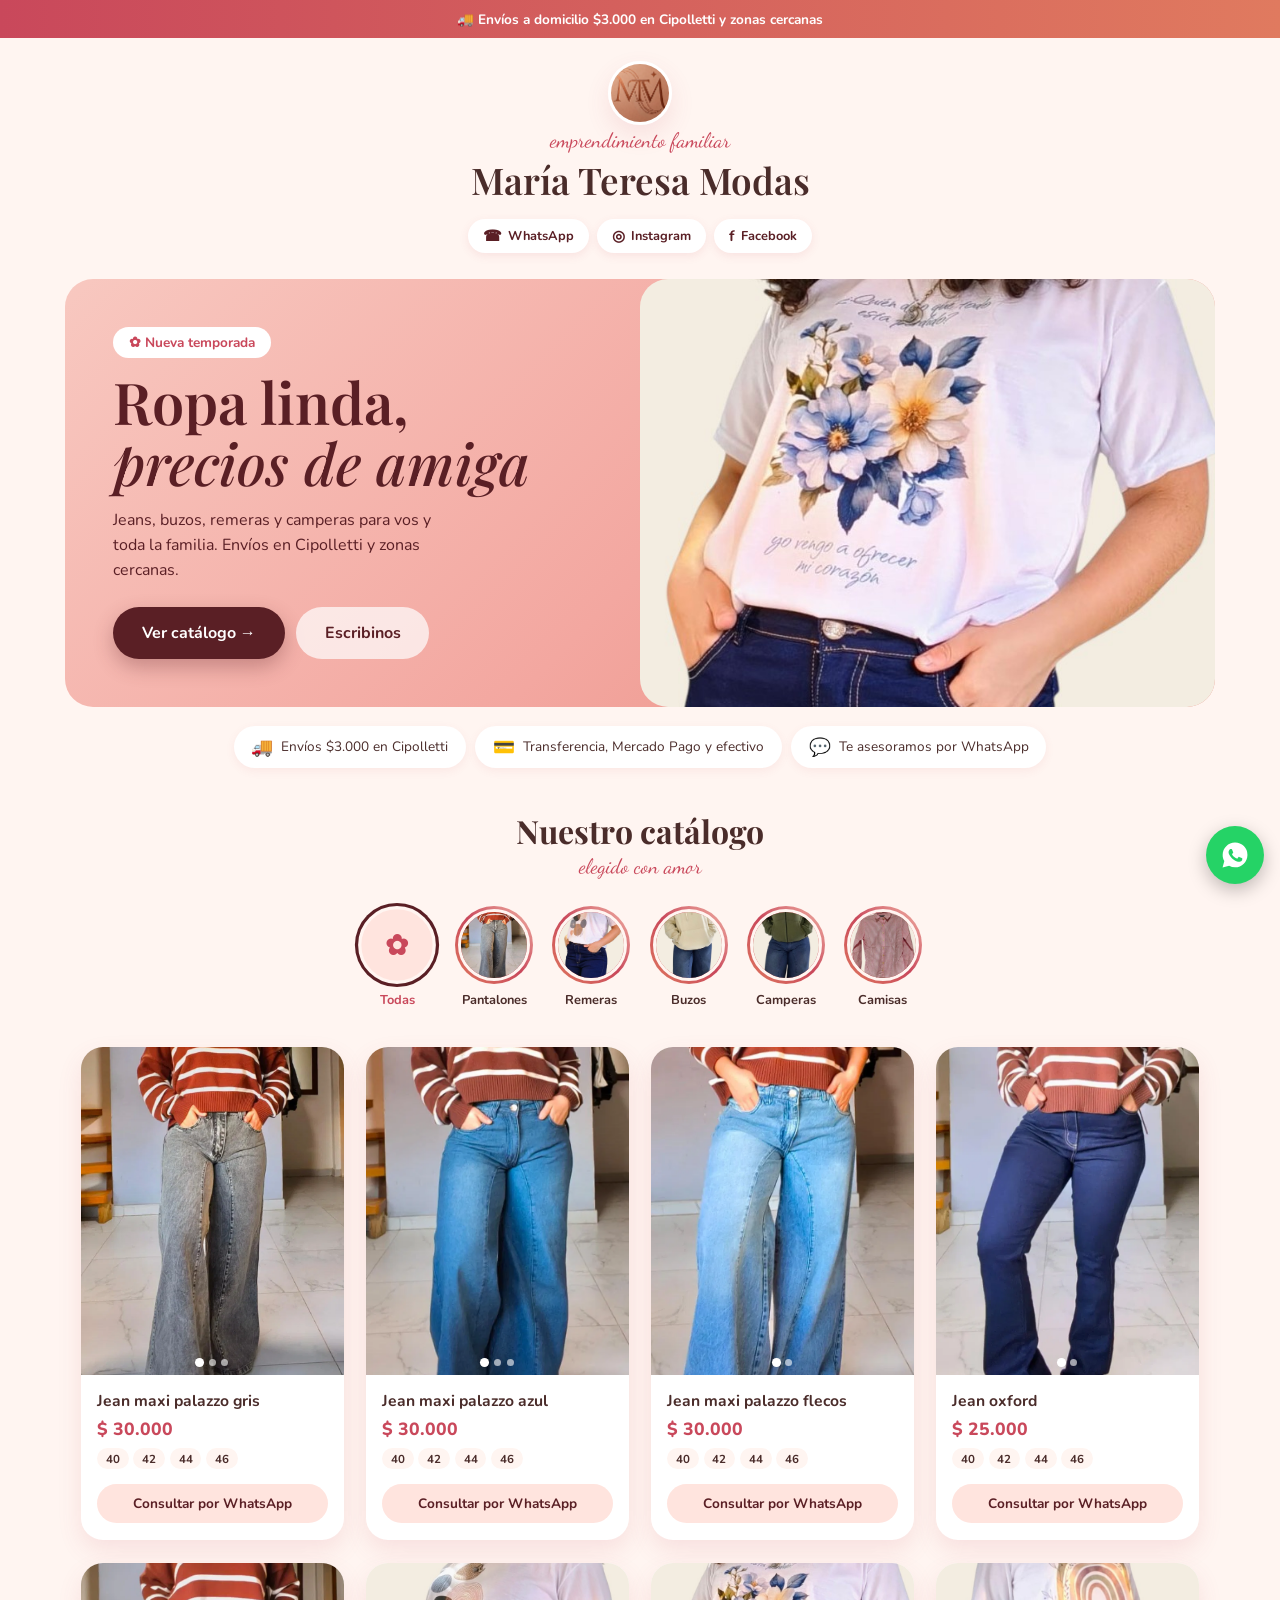
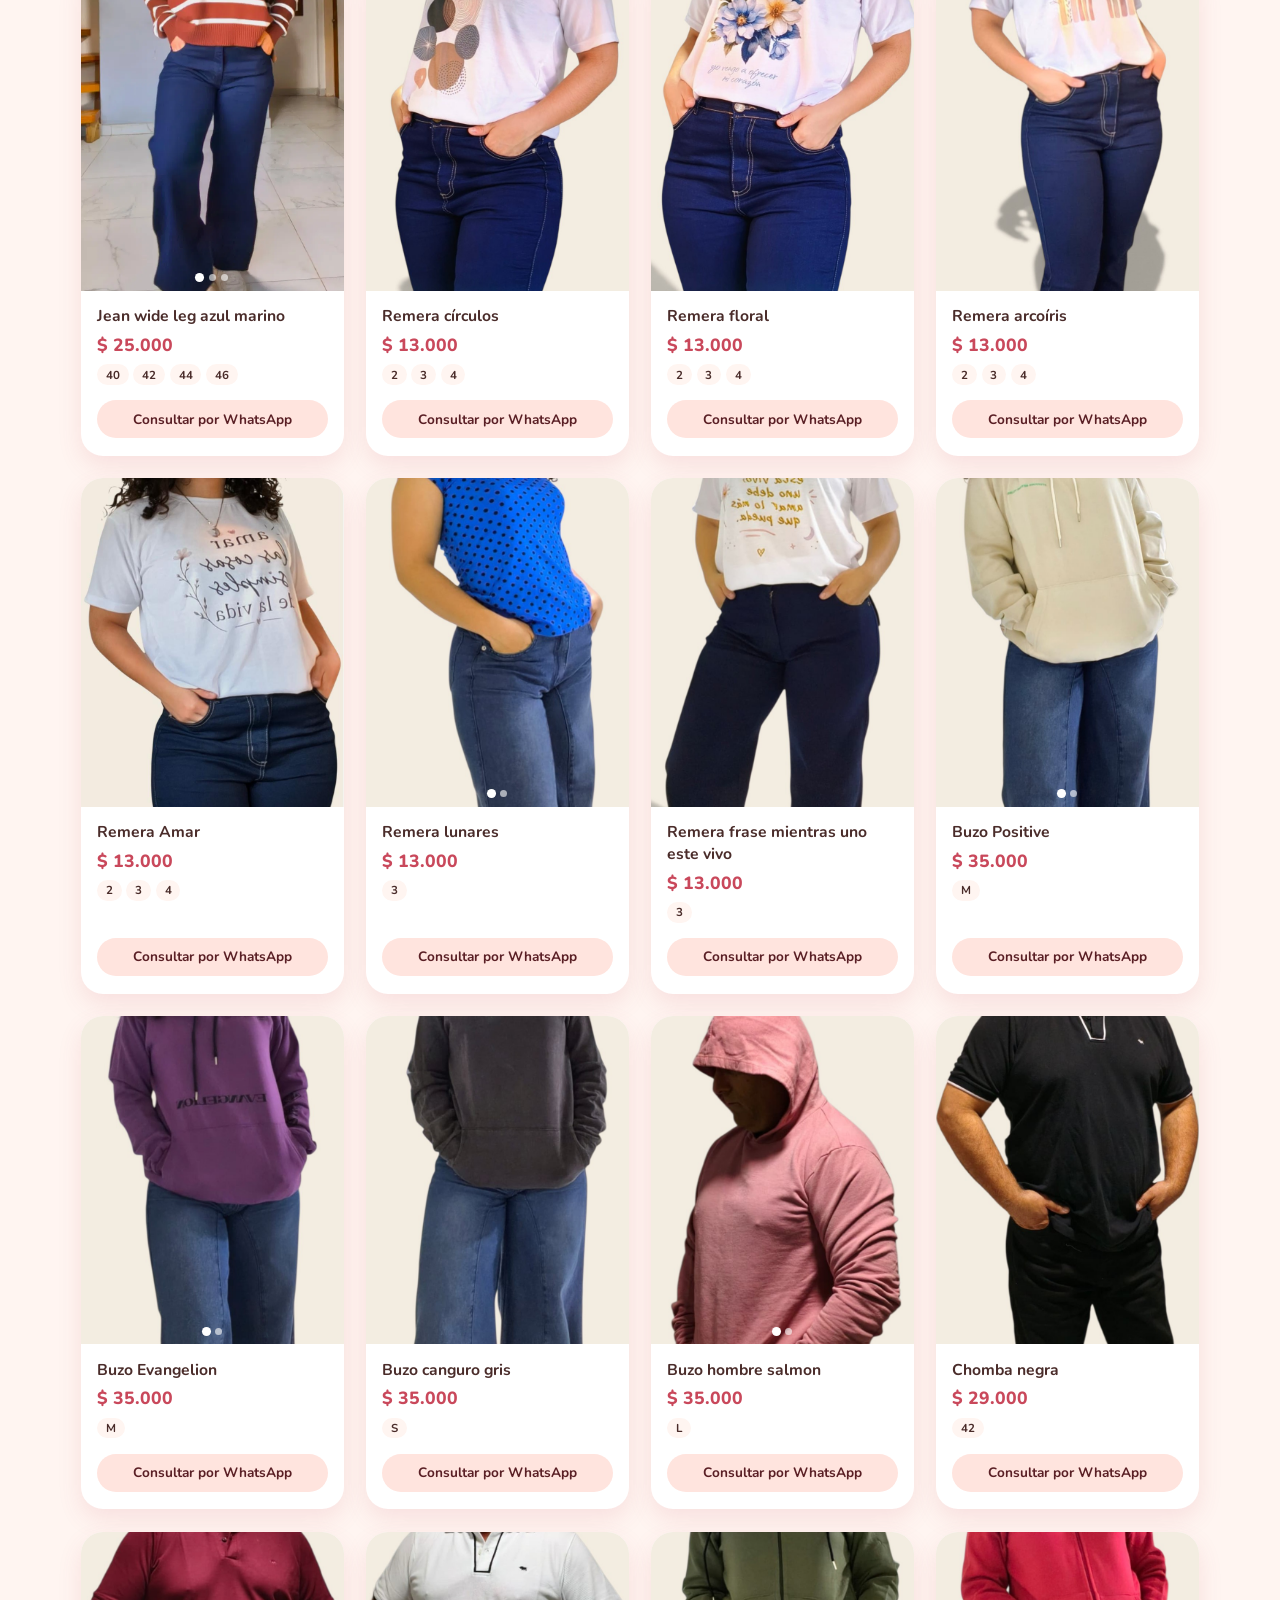
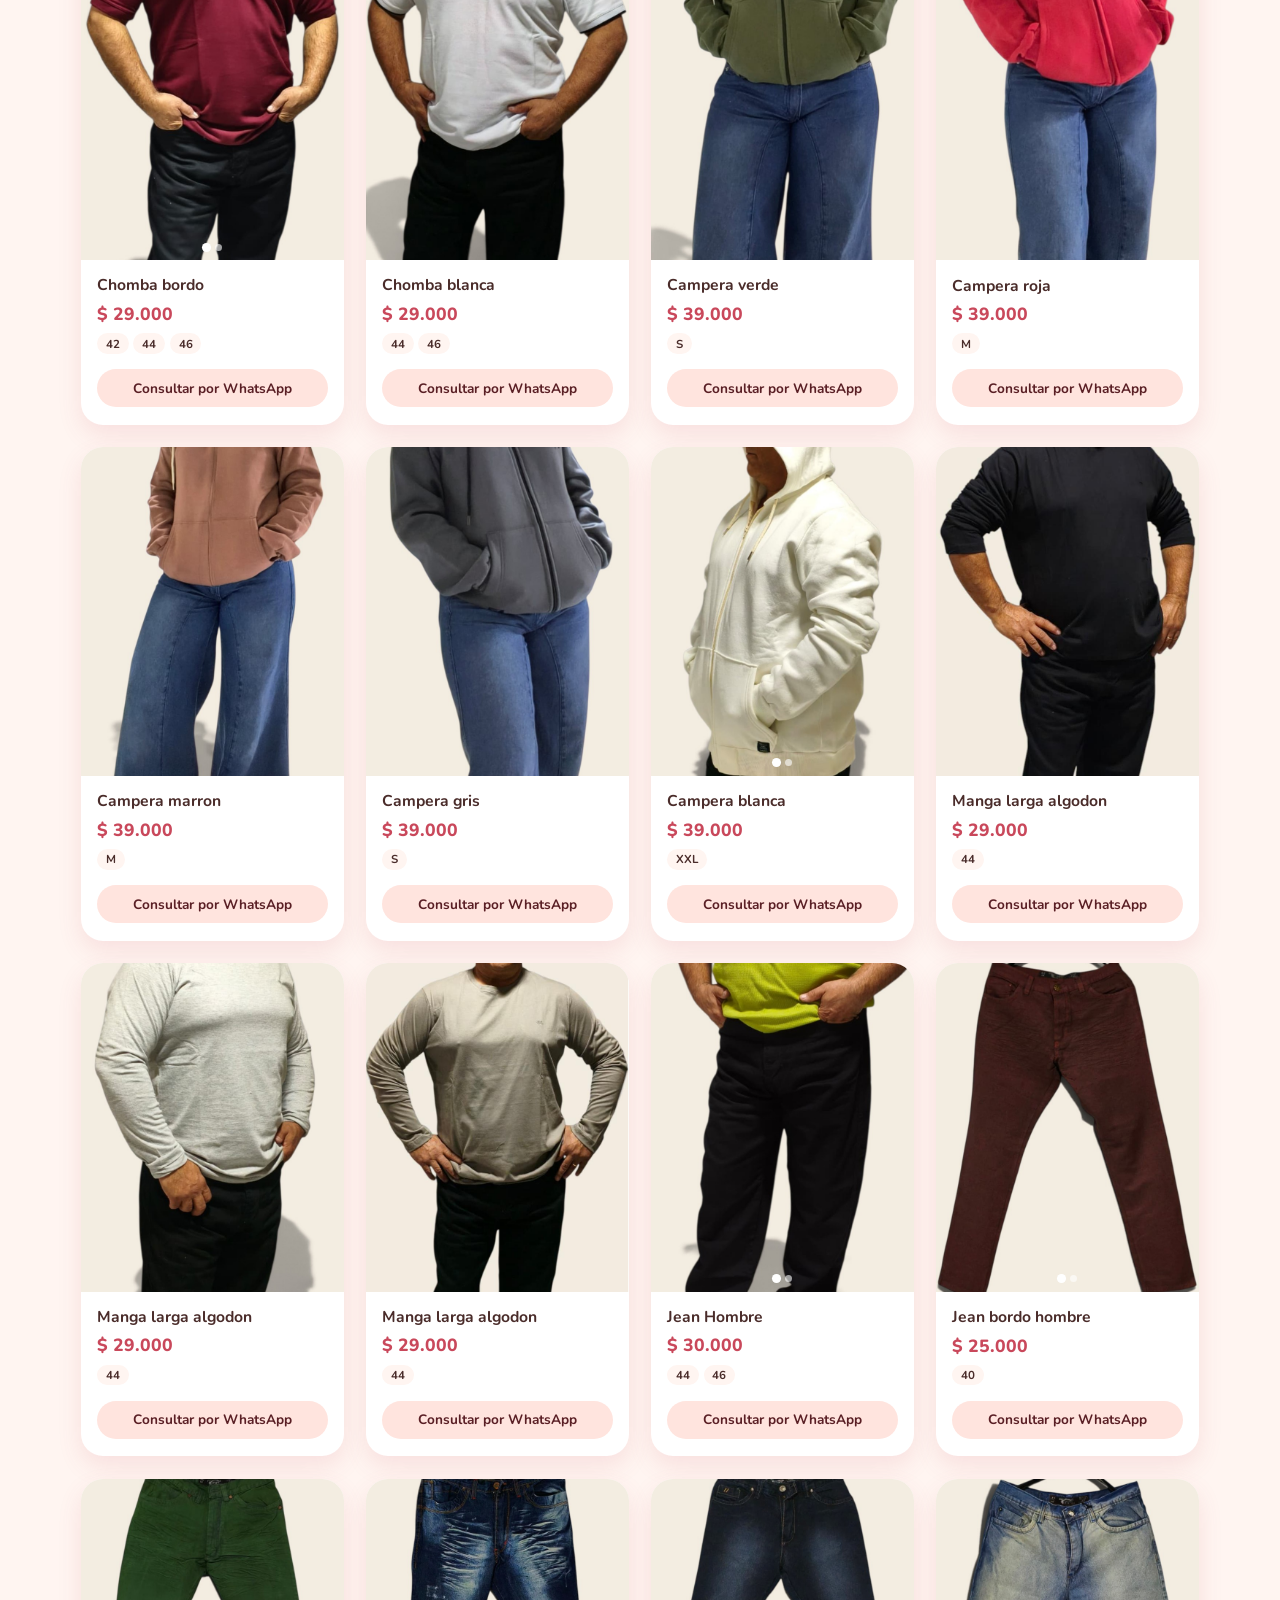
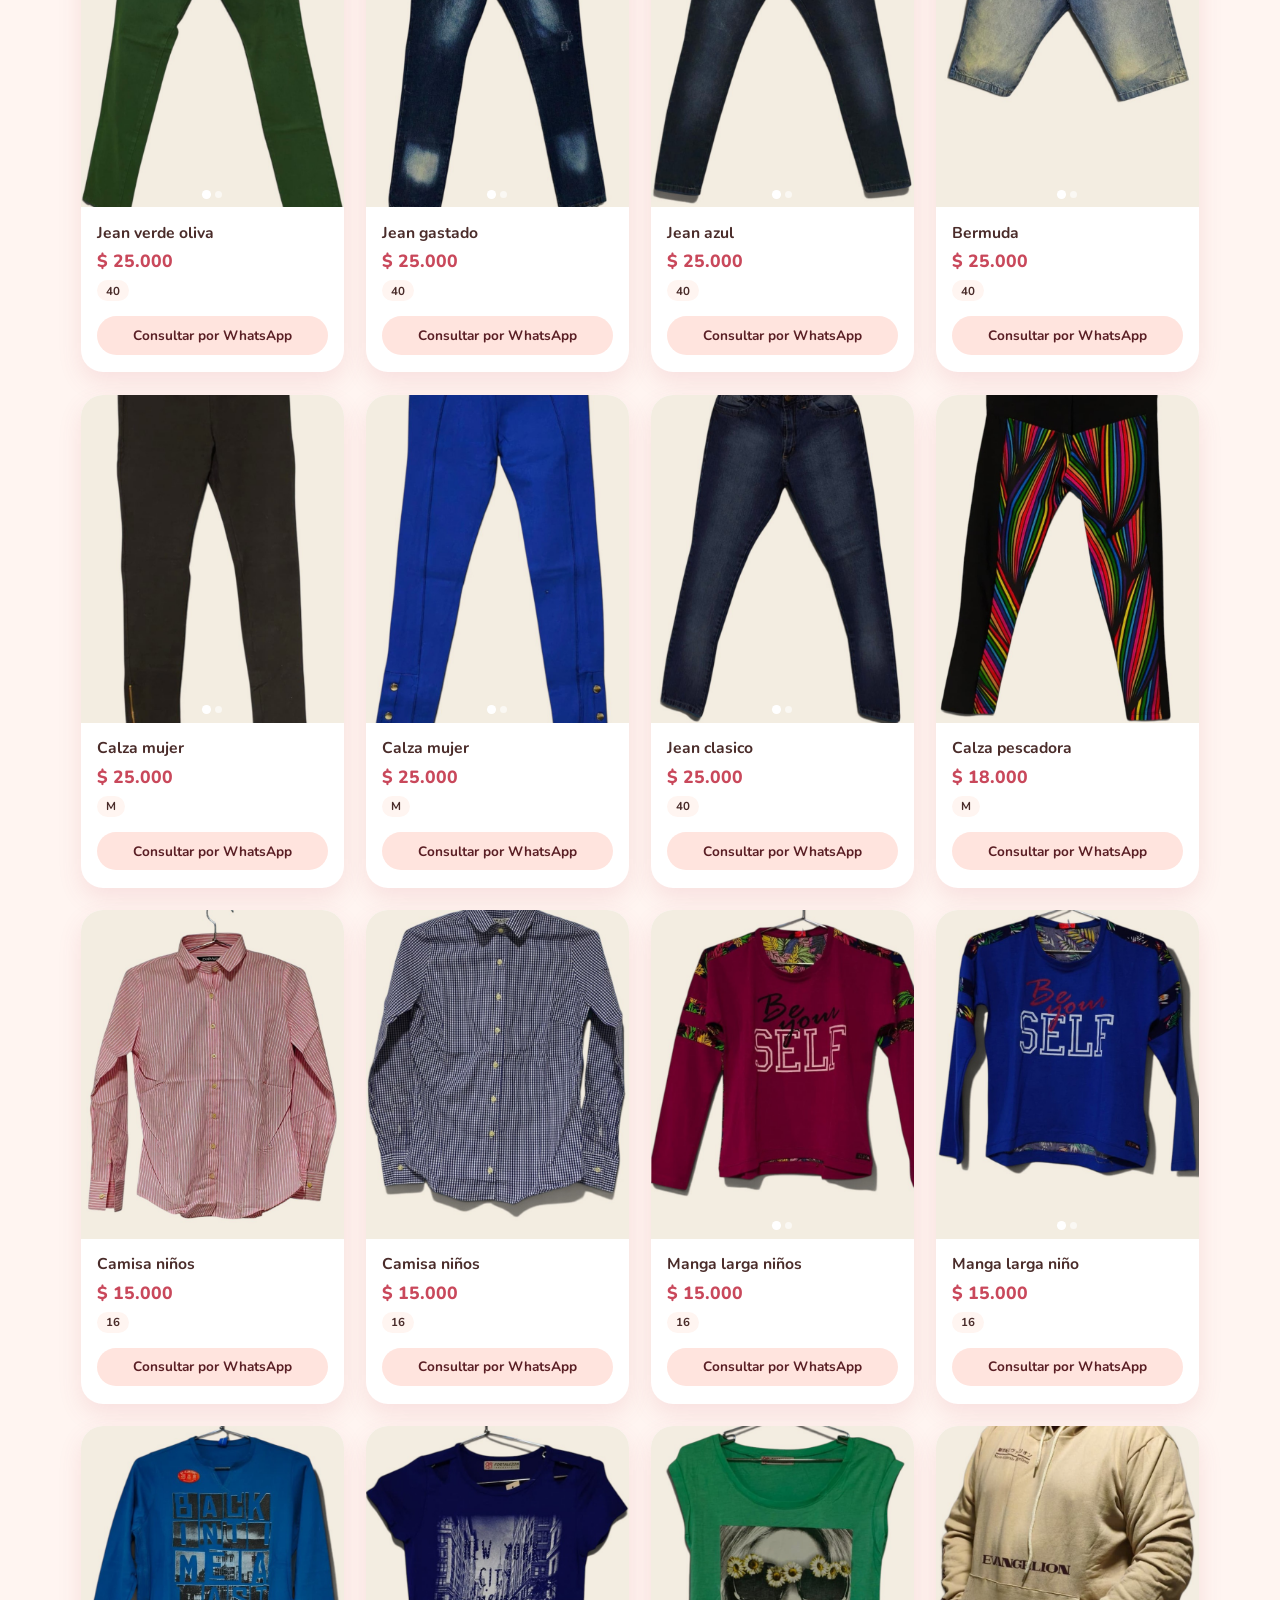
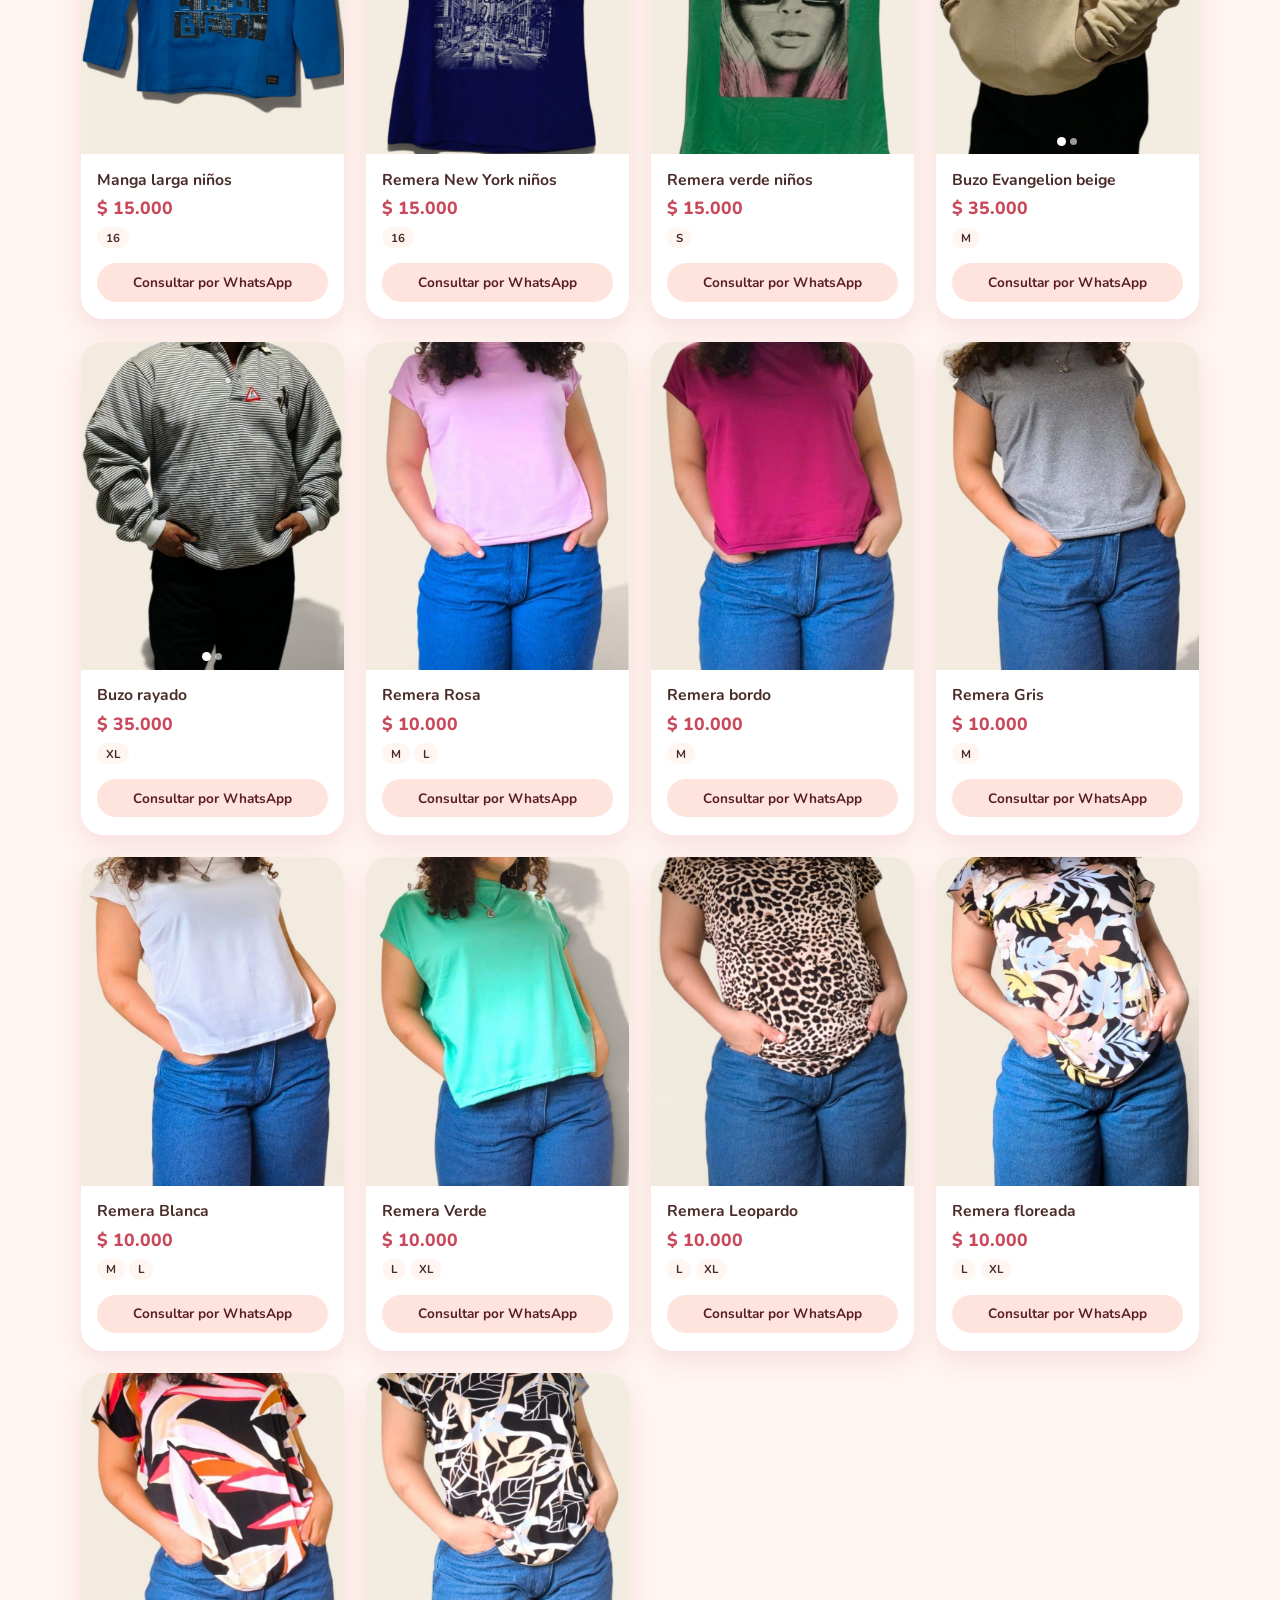
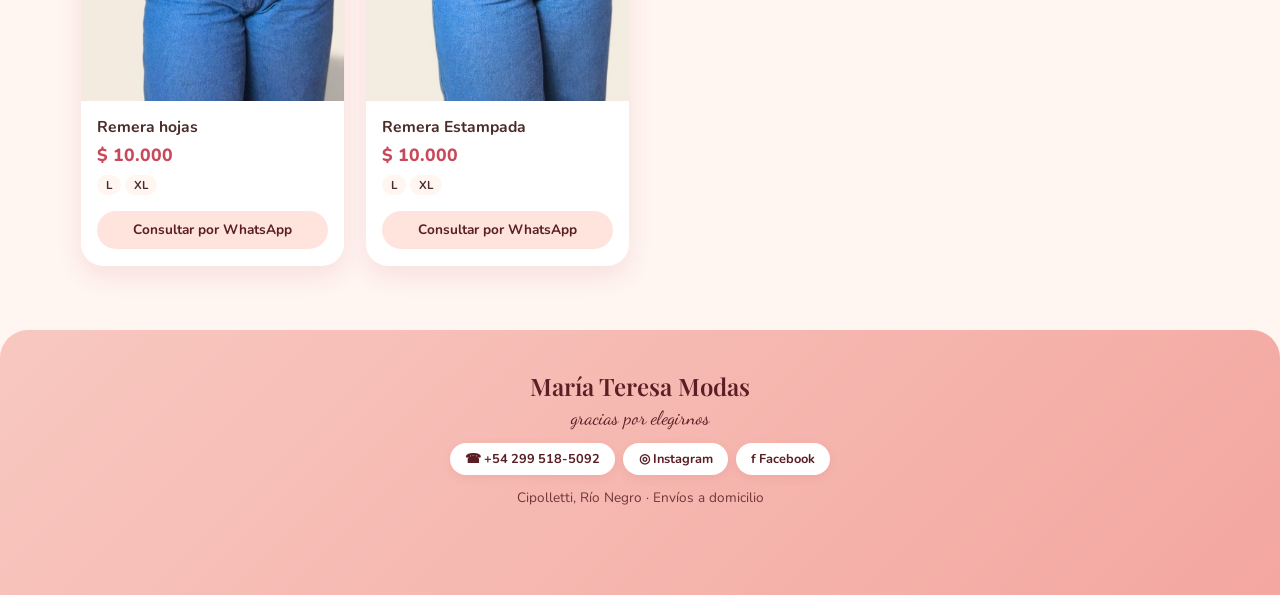
==== commit e54f6233: "Aplica el diseño Boutique cálida a toda la página - Nueva paleta rosa/coral, tipografías Playfair Di" ====
--- a/index.html
+++ b/index.html
@@ -15,29 +15,53 @@
 
 <!-- ===== Descripción general (buscadores) ===== -->
 <meta name="description" content="Catálogo de MT Modas: jeans, remeras y más en Cipolletti, Río Negro.">
+<link rel="canonical" href="https://mtmodas.netlify.app/">
+
+<!-- ===== Datos del negocio para Google (vincula Facebook e Instagram) ===== -->
+<script type="application/ld+json">
+{
+  "@context": "https://schema.org",
+  "@type": "ClothingStore",
+  "name": "María Teresa Modas",
+  "url": "https://mtmodas.netlify.app/",
+  "logo": "https://mtmodas.netlify.app/img/logo-mt.png",
+  "image": "https://mtmodas.netlify.app/img/preview-og.jpg",
+  "telephone": "+54 299 518-5092",
+  "address": {
+    "@type": "PostalAddress",
+    "addressLocality": "Cipolletti",
+    "addressRegion": "Río Negro",
+    "addressCountry": "AR"
+  },
+  "paymentAccepted": "Transferencia, Mercado Pago, Efectivo",
+  "sameAs": [
+    "https://www.facebook.com/profile.php?id=61593674805982",
+    "https://www.instagram.com/mt.modascipo"
+  ]
+}
+</script>
 <link rel="preconnect" href="https://fonts.googleapis.com">
-<link href="https://fonts.googleapis.com/css2?family=Fraunces:ital,opsz,wght@0,9..144,400;0,9..144,600;1,9..144,500&family=Work+Sans:wght@400;500;600&family=IBM+Plex+Mono:wght@500&display=swap" rel="stylesheet">
+<link href="https://fonts.googleapis.com/css2?family=Playfair+Display:ital,wght@0,600;1,500&family=Dancing+Script:wght@600&family=Nunito:wght@400;600;700;800&display=swap" rel="stylesheet">
 <link rel="stylesheet" href="css/style.css">
 </head>
 <body>
-	<!-- Barra superior de anuncios (Top Bar) -->
+  <!-- Barra superior: mientras haya una promo activa, js/promo.js reemplaza este texto -->
   <div class="top-announcement-bar">
-    <p>💐 Promos Día de la Madre · 🚚 Envíos $3.000 en Cipolletti y zonas cercanas</p>
+    <p id="barraAnuncio">🚚 Envíos a domicilio $3.000 en Cipolletti y zonas cercanas</p>
   </div>
 
   <header class="site-header">
     <div class="header-inner">
-      <img src="img/logo-mt.png" alt="María Teresa Modas" class="logo" onerror="this.style.display='none'">
+      <img src="img/logo-mt.png" alt="" class="logo" onerror="this.style.display='none'">
       <div class="brand">
-        <h1>Maria Teresa Modas</h1>
-        <p class="tagline"></p>
+        <span class="brand-script">emprendimiento familiar</span>
+        <h1>María Teresa Modas</h1>
       </div>
       <nav class="contacto-bar" aria-label="Contacto">
         <a href="https://wa.me/542995185092" target="_blank" rel="noopener" class="contacto-link">
           <span class="contacto-icono">☎</span> WhatsApp
         </a>
-        <!-- Verificá que este sea el link/usuario correcto de Instagram -->
-        <a href="https://www.instagram.com/mt.modascipo?igsi=Y2VhbGRteG1xdHJw" target="_blank" rel="noopener" class="contacto-link">
+        <a href="https://www.instagram.com/mt.modascipo" target="_blank" rel="noopener" class="contacto-link">
           <span class="contacto-icono">◎</span> Instagram
         </a>
         <a href="https://www.facebook.com/profile.php?id=61593674805982" target="_blank" rel="noopener" class="contacto-link">
@@ -47,17 +71,31 @@
     </div>
   </header>
 
-  
-  <section class="info-bar">
-  <div class="info-item">
-    <span>💳</span>
-    <p><strong>Medios de pago:</strong> Transferencia, Mercado Pago y Efectivo</p>
-  </div>
-</section>
+  <!-- Portada: para cambiar la foto, reemplazá la ruta en style="background-image: ..." -->
+  <section class="hero">
+    <div class="hero-txt">
+      <span class="chip">✿ Nueva temporada</span>
+      <h2>Ropa linda,<br><em>precios de amiga</em></h2>
+      <p>Jeans, buzos, remeras y camperas para vos y toda la familia. Envíos en Cipolletti y zonas cercanas.</p>
+      <div class="hero-botones">
+        <a href="#catalogo-titulo" class="btn-principal">Ver catálogo →</a>
+        <a href="https://wa.me/542995185092" target="_blank" rel="noopener" class="btn-secundario-hero">Escribinos</a>
+      </div>
+    </div>
+    <div class="hero-img" role="img" aria-label="Remera floral de María Teresa Modas" style="background-image: url('img/remeras/floral-corazon.jpg')"></div>
+  </section>
 
-<!-- Las categorias se van sumando a medida que haya mas productos en el json -->
-<nav class="tag-rack" id="categorias" aria-label="Secciones del catálogo"></nav>
+  <section class="info-bar" aria-label="Información de compra">
+    <div class="info-item"><span>🚚</span><p>Envíos $3.000 en Cipolletti</p></div>
+    <div class="info-item"><span>💳</span><p>Transferencia, Mercado Pago y efectivo</p></div>
+    <div class="info-item"><span>💬</span><p>Te asesoramos por WhatsApp</p></div>
+  </section>
 
+  <h2 class="seccion-titulo" id="catalogo-titulo">Nuestro catálogo</h2>
+  <p class="seccion-script">elegido con amor</p>
+
+  <!-- Las categorías se arman solas a partir de productos.json -->
+  <nav class="tag-rack" id="categorias" aria-label="Secciones del catálogo"></nav>
 
   <main>
     <p class="status" id="status">Cargando catálogo…</p>
@@ -81,12 +119,14 @@
   </div>
 
   <footer class="site-footer">
-    <p>Maria Teresa Modas — Cipolletti, Río Negro.</p>
-    <nav class="contacto-bar contacto-bar-footer" aria-label="Contacto">
-      <a href="https://wa.me/542995185092" target="_blank" rel="noopener" class="contacto-link">☎ +54 2995185092</a>
+    <p class="footer-marca">María Teresa Modas</p>
+    <p class="footer-script">gracias por elegirnos</p>
+    <nav class="contacto-bar" aria-label="Contacto">
+      <a href="https://wa.me/542995185092" target="_blank" rel="noopener" class="contacto-link">☎ +54 299 518-5092</a>
       <a href="https://www.instagram.com/mt.modascipo" target="_blank" rel="noopener" class="contacto-link">◎ Instagram</a>
       <a href="https://www.facebook.com/profile.php?id=61593674805982" target="_blank" rel="noopener" class="contacto-link">f Facebook</a>
     </nav>
+    <p class="footer-datos">Cipolletti, Río Negro · Envíos a domicilio</p>
   </footer>
 
   <a class="whatsapp-flotante" href="https://wa.me/542995185092?text=%C2%A1Hola!%20Quer%C3%ADa%20hacer%20una%20consulta" target="_blank" rel="noopener" aria-label="Escribinos por WhatsApp">
--- a/css/style.css
+++ b/css/style.css
@@ -1,233 +1,341 @@
-/* ===== Maria Teresa Modas — tokens ===== */
+/* ===== Maria Teresa Modas — diseño "Boutique cálida" ===== */
 :root{
-  --ivory: #EBE0CF;
-  --ivory-deep: #F3ECE1;
-  --ink: #2B2420;
-  --wine: #7A2E38;
-  --wine-deep: #5E2029;
-  --sage: #8A9A82;
-  --line: #D8CFC0;
-  --white: #FFFDF9;
-  --copper: #C58A6D;
-  --copper-deep: #A66E52;
-
-  --font-display: "Fraunces", serif;
-  --font-body: "Work Sans", sans-serif;
-  --font-tag: "IBM Plex Mono", monospace;
-
-  --radius: 6px;
-}
-
-/* ===== Barra Anuncio Superior ===== */
-.top-announcement-bar {
-  background-color: var(--wine-deep); /* Fondo oscuro (borravino/vino) */
+  --cream: #FFF5F1;
+  --blush: #FFE4DE;
+  --rose: #F3A7A0;
+  --coral: #E07A5F;
+  --raspberry: #C9485B;
+  --plum: #5A1F25;
+  --text: #4A2C2A;
+  --muted: #9C7E79;
+  --white: #FFFFFF;
+
+  /* Nombres anteriores (los usa el panel de administración) */
+  --ivory: var(--cream);
+  --ivory-deep: var(--blush);
+  --ink: var(--text);
+  --wine: var(--raspberry);
+  --wine-deep: var(--plum);
+  --sage: var(--muted);
+  --line: #F1D3CC;
+  --copper: var(--coral);
+  --copper-deep: var(--raspberry);
+
+  --font-display: "Playfair Display", serif;
+  --font-script: "Dancing Script", cursive;
+  --font-body: "Nunito", sans-serif;
+  --font-tag: "Nunito", sans-serif;
+
+  --radius: 22px;
+  --radius-sm: 12px;
+  --shadow: 0 10px 25px rgba(201, 72, 91, 0.12);
+  --gradiente: linear-gradient(90deg, var(--raspberry), var(--coral));
+}
+
+*{ box-sizing: border-box; }
+
+body{
+  margin: 0;
+  background: var(--cream);
+  color: var(--text);
+  font-family: var(--font-body);
+  -webkit-font-smoothing: antialiased;
+}
+
+/* ===== Barra de anuncios ===== */
+.top-announcement-bar{
+  background: var(--gradiente);
   color: var(--white);
   text-align: center;
-  padding: 0.4rem 1rem;
-  font-size: 0.8rem;
-  font-family: var(--font-tag);
-  letter-spacing: 0.03em;
-}
-
-.top-announcement-bar p {
-  margin: 0;
-  font-weight: 500;
-}
-
-*{ box-sizing: border-box; }
-
-body{
-  margin: 0;
-  background: var(--ivory);
-  color: var(--ink);
-  font-family: var(--font-body);
-  -webkit-font-smoothing: antialiased;
-}
+  padding: 0.6rem 1rem;
+  font-size: 0.85rem;
+  font-weight: 700;
+}
+.top-announcement-bar p{ margin: 0; }
 
 /* ===== Header ===== */
 .site-header{
-  background: var(--copper);
-  border-bottom: 1px solid var(--copper-deep);
-  padding: 0.8rem 1rem;
+  text-align: center;
+  padding: 1.4rem 1rem 0.4rem;
 }
 .header-inner{
-  max-width: 1100px;
+  max-width: 1150px;
   margin: 0 auto;
   display: flex;
   flex-direction: column;
   align-items: center;
-  gap: 0.2rem;
 }
 .logo{
-  height: 70px;
-  width: auto;
-  object-fit: contain;
-  border-radius: 6px;
-  box-shadow: 0 2px 6px rgba(43, 24, 12, 0.2);
+  height: 64px;
+  width: 64px;
+  object-fit: cover;
+  border-radius: 50%;
+  border: 3px solid var(--white);
+  box-shadow: var(--shadow);
+  margin-bottom: 0.4rem;
+}
+.brand-script{
+  font-family: var(--font-script);
+  color: var(--raspberry);
+  font-size: 1.3rem;
+  line-height: 1;
 }
 .brand h1{
   font-family: var(--font-display);
   font-weight: 600;
-  font-size: clamp(1.2rem, 2.5vw, 1.6rem);
-  margin: 0;
-  color: var(--white);
-  text-shadow: 0 1px 3px rgba(43, 24, 12, 0.25);
-  text-align: center;
-}
-.tagline{
-  margin: 0.2rem 0 0;
-  font-style: italic;
-  font-family: var(--font-display);
-  color: var(--ivory);
-  font-size: 0.95rem;
-  text-align: center;
-  opacity: 0.9;
-}
-
-/* ===== Barra de contacto ===== */
+  font-size: clamp(1.7rem, 4vw, 2.3rem);
+  margin: 0.15rem 0 0;
+  color: var(--text);
+}
+
+/* ===== Botones de contacto ===== */
 .contacto-bar{
   display: flex;
   flex-wrap: wrap;
   justify-content: center;
-  gap: 0.5rem 1.25rem;
-  margin-top: 0.75rem;
+  gap: 0.5rem;
+  margin-top: 0.9rem;
 }
 .contacto-link{
   display: inline-flex;
   align-items: center;
   gap: 0.35rem;
+  background: var(--white);
+  color: var(--plum);
+  text-decoration: none;
+  font-weight: 700;
+  font-size: 0.8rem;
+  padding: 0.45rem 0.95rem;
+  border-radius: 999px;
+  box-shadow: 0 3px 10px rgba(201, 72, 91, 0.1);
+  transition: transform 0.15s ease, background 0.15s ease;
+}
+.contacto-link:hover{ transform: translateY(-2px); background: var(--blush); }
+.contacto-icono{ font-size: 0.95rem; }
+
+/* ===== Hero ===== */
+.hero{
+  max-width: 1150px;
+  margin: 1.2rem auto 0;
+  display: grid;
+  grid-template-columns: 1fr 1fr;
+  border-radius: 28px;
+  overflow: hidden;
+  background: linear-gradient(135deg, #F8C8C0, var(--rose) 55%, #E98C7E);
+  min-height: 420px;
+}
+.hero-txt{
+  padding: 3rem;
+  display: flex;
+  flex-direction: column;
+  justify-content: center;
+  align-items: flex-start;
+  color: var(--plum);
+}
+.chip{
+  display: inline-block;
+  background: var(--white);
+  color: var(--raspberry);
+  font-weight: 700;
+  border-radius: 999px;
+  padding: 0.4rem 1rem;
+  font-size: 0.85rem;
+}
+.hero h2{
+  font-family: var(--font-display);
+  font-weight: 600;
+  font-size: clamp(2.2rem, 4.5vw, 3.6rem);
+  line-height: 1.05;
+  margin: 0.8rem 0 1rem;
+}
+.hero h2 em{ font-weight: 500; }
+.hero p{ margin: 0; line-height: 1.55; max-width: 34ch; }
+.hero-botones{
+  display: flex;
+  flex-wrap: wrap;
+  gap: 0.7rem;
+  margin-top: 1.5rem;
+}
+.btn-principal,
+.btn-secundario-hero{
+  display: inline-block;
+  border-radius: 999px;
+  padding: 0.95rem 1.8rem;
+  font-weight: 700;
+  text-decoration: none;
+  transition: transform 0.15s ease, box-shadow 0.15s ease;
+}
+.btn-principal{
+  background: var(--plum);
   color: var(--white);
-  text-decoration: none;
-  font-family: var(--font-tag);
-  font-size: 0.78rem;
-  letter-spacing: 0.02em;
-  opacity: 0.92;
-  transition: opacity 0.15s ease;
-}
-.contacto-link:hover{ opacity: 1; text-decoration: underline; }
-.contacto-icono{ font-size: 0.95rem; }
-.contacto-pendiente{ opacity: 0.55; pointer-events: none; }
-
-/* ===== Cinta Informativa (Envíos / Pagos) ===== */
-.info-bar {
-  display: flex;
-  justify-content: space-around;
-  align-items: center;
-  flex-wrap: wrap;
-  gap: 15px;
-  background-color: #f2d8d0;
-  padding: 10px 20px;
-  border-bottom: 1px solid var(--line);
-}
-
-.info-item {
-  display: flex;
-  align-items: center;
-  gap: 8px;
-  font-size: 0.85rem;
-  color: var(--ink);
-}
-
-.info-item p {
-  margin: 0;
-}
-
-.info-item span {
-  font-size: 1.1rem;
-}
-
-/* ===== Nav: percheros de "etiquetas colgantes" ===== */
-.tag-rack{
-  max-width: 1100px;
+  box-shadow: 0 8px 20px rgba(90, 31, 37, 0.3);
+}
+.btn-secundario-hero{
+  background: rgba(255, 255, 255, 0.7);
+  color: var(--plum);
+}
+.btn-principal:hover,
+.btn-secundario-hero:hover{ transform: translateY(-2px); }
+.hero-img{
+  background: var(--blush) center 20% / cover no-repeat;
+  border-radius: 28px 0 0 28px;
+}
+
+/* ===== Beneficios ===== */
+.info-bar{
+  max-width: 1150px;
   margin: 1.2rem auto 0;
   padding: 0 1rem;
   display: flex;
   flex-wrap: wrap;
   justify-content: center;
-  gap: 1.25rem 1rem;
-}
+  gap: 0.6rem;
+}
+.info-item{
+  display: flex;
+  align-items: center;
+  gap: 0.5rem;
+  background: var(--white);
+  border-radius: 999px;
+  padding: 0.55rem 1.1rem;
+  font-size: 0.85rem;
+  box-shadow: 0 3px 10px rgba(201, 72, 91, 0.08);
+}
+.info-item p{ margin: 0; }
+.info-item span{ font-size: 1.1rem; }
+
+/* ===== Títulos de sección ===== */
+.seccion-titulo{
+  font-family: var(--font-display);
+  text-align: center;
+  font-size: 2rem;
+  margin: 2.6rem 0 0;
+}
+.seccion-script{
+  text-align: center;
+  font-family: var(--font-script);
+  font-size: 1.3rem;
+  color: var(--raspberry);
+  margin: 0.1rem 0 0;
+}
+
+/* ===== Categorías estilo "historias" ===== */
+.tag-rack{
+  max-width: 1150px;
+  margin: 1.4rem auto 0;
+  padding: 0.3rem 1rem 0.6rem;
+  display: flex;
+  justify-content: center;
+  gap: 1.2rem;
+  overflow-x: auto;
+  scrollbar-width: none;
+}
+.tag-rack::-webkit-scrollbar{ display: none; }
 .tag-btn{
-  position: relative;
+  flex: 0 0 auto;
+  background: none;
   border: none;
-  background: var(--white);
-  color: var(--ink);
-  font-family: var(--font-tag);
-  font-size: 0.78rem;
-  letter-spacing: 0.03em;
-  text-transform: uppercase;
-  padding: 0.5rem 0.9rem;
-  border-radius: var(--radius);
-  border: 1px solid var(--line);
+  padding: 0;
   cursor: pointer;
-  transform: rotate(-1.5deg);
-  transition: transform 0.15s ease, background 0.15s ease, color 0.15s ease;
-}
-.tag-btn:nth-child(even){ transform: rotate(1.5deg); }
-.tag-btn::before{
-  content: "";
-  position: absolute;
-  top: -0.7rem;
-  left: 50%;
-  width: 1px;
-  height: 0.7rem;
-  background: var(--line);
-}
-.tag-btn:hover{ transform: rotate(0deg) translateY(-2px); }
-.tag-btn.active{
-  background: var(--wine);
-  border-color: var(--wine);
-  color: var(--white);
-  transform: rotate(0deg) translateY(-2px);
+  font-family: var(--font-body);
+  font-weight: 700;
+  font-size: 0.8rem;
+  color: var(--text);
+  text-transform: capitalize;
+  display: flex;
+  flex-direction: column;
+  align-items: center;
+  gap: 0.4rem;
+}
+.tag-circulo{
+  width: 78px;
+  height: 78px;
+  border-radius: 50%;
+  padding: 3px;
+  background: linear-gradient(45deg, var(--coral), var(--raspberry), #F2B5A7);
+  transition: transform 0.15s ease;
+}
+.tag-circulo img,
+.tag-circulo span{
+  width: 100%;
+  height: 100%;
+  border-radius: 50%;
+  object-fit: cover;
+  border: 3px solid var(--cream);
+  display: grid;
+  place-items: center;
+  background: var(--blush);
+  color: var(--raspberry);
+  font-size: 1.6rem;
+}
+.tag-btn:hover .tag-circulo{ transform: scale(1.05); }
+.tag-btn.active{ color: var(--raspberry); }
+.tag-btn.active .tag-circulo{
+  background: var(--plum);
+  transform: scale(1.08);
 }
 
 /* ===== Estado de carga / vacío ===== */
 .status{
-  max-width: 1100px;
+  max-width: 1150px;
   margin: 2rem auto 0;
   padding: 0 1.5rem;
-  font-family: var(--font-tag);
-  font-size: 0.85rem;
-  color: var(--wine);
+  font-size: 0.9rem;
+  color: var(--raspberry);
   text-align: center;
 }
 .status.hidden{ display: none; }
 
 /* ===== Grilla de productos ===== */
 .catalogo{
-  max-width: 1100px;
-  margin: 1.5rem auto 4rem;
-  padding: 0 1.5rem;
+  max-width: 1150px;
+  margin: 1.8rem auto 4rem;
+  padding: 0 1rem;
   display: grid;
-  grid-template-columns: repeat(auto-fill, minmax(220px, 1fr));
-  gap: 1.5rem;
-}
+  grid-template-columns: repeat(auto-fill, minmax(230px, 1fr));
+  gap: 1.4rem;
+}
+.catalogo > .status{ grid-column: 1 / -1; }
 
 .producto{
   background: var(--white);
-  border: 1px solid var(--line);
   border-radius: var(--radius);
   overflow: hidden;
   display: flex;
   flex-direction: column;
   cursor: pointer;
-  transition: box-shadow 0.15s ease, transform 0.15s ease;
+  box-shadow: var(--shadow);
+  transition: box-shadow 0.2s ease, transform 0.2s ease;
 }
 .producto:hover{
-  box-shadow: 0 6px 18px rgba(43, 36, 32, 0.1);
-  transform: translateY(-2px);
+  box-shadow: 0 16px 32px rgba(201, 72, 91, 0.2);
+  transform: translateY(-4px);
 }
 .producto-img{
   position: relative;
-  aspect-ratio: 3 / 4;
-  background: var(--ivory-deep);
+  aspect-ratio: 4 / 5;
+  background: var(--blush);
   overflow: hidden;
 }
 .producto-img img{
   width: 100%;
   height: 100%;
-  object-fit: contain;
+  object-fit: cover;
   display: block;
 }
+.badge{
+  position: absolute;
+  top: 0.7rem;
+  left: 0.7rem;
+  z-index: 1;
+  background: var(--raspberry);
+  color: var(--white);
+  font-weight: 700;
+  font-size: 0.72rem;
+  border-radius: 999px;
+  padding: 0.3rem 0.75rem;
+}
+.badge.oferta{ background: var(--coral); }
 
 /* Flechas de la galería */
 .galeria-flecha{
@@ -235,26 +343,25 @@
   top: 50%;
   transform: translateY(-50%);
   border: none;
-  background: rgba(43, 36, 32, 0.35);
-  color: var(--white);
+  background: rgba(255, 255, 255, 0.85);
+  color: var(--plum);
   font-family: var(--font-body);
   font-size: 1.3rem;
   line-height: 1;
-  width: 30px;
-  height: 30px;
+  width: 32px;
+  height: 32px;
   border-radius: 50%;
   cursor: pointer;
   display: flex;
   align-items: center;
   justify-content: center;
   opacity: 0;
+  box-shadow: 0 2px 6px rgba(0, 0, 0, 0.15);
   transition: opacity 0.15s ease, background 0.15s ease;
 }
 .producto-img:hover .galeria-flecha,
-.galeria-flecha:focus-visible{
-  opacity: 1;
-}
-.galeria-flecha:hover{ background: rgba(43, 36, 32, 0.6); }
+.galeria-flecha:focus-visible{ opacity: 1; }
+.galeria-flecha:hover{ background: var(--white); }
 .galeria-flecha.izq{ left: 0.5rem; }
 .galeria-flecha.der{ right: 0.5rem; }
 
@@ -269,10 +376,10 @@
   gap: 0.35rem;
 }
 .punto{
-  width: 6px;
-  height: 6px;
+  width: 7px;
+  height: 7px;
   border-radius: 50%;
-  background: rgba(255, 253, 249, 0.6);
+  background: rgba(255, 255, 255, 0.6);
   cursor: pointer;
   transition: background 0.15s ease, transform 0.15s ease;
 }
@@ -282,45 +389,74 @@
 }
 
 @media (hover: none){
-  .galeria-flecha{ opacity: 1; background: rgba(43, 36, 32, 0.45); }
+  .galeria-flecha{ opacity: 1; }
 }
 
 .producto-info{
-  padding: 0.8rem 0.9rem 1rem;
+  padding: 0.9rem 1rem 1.1rem;
   display: flex;
   flex-direction: column;
   gap: 0.35rem;
+  flex: 1;
 }
 .producto-nombre{
-  font-family: var(--font-display);
-  font-size: 1rem;
+  font-family: var(--font-body);
+  font-weight: 700;
+  font-size: 0.98rem;
   margin: 0;
 }
 .producto-precio{
-  font-family: var(--font-tag);
-  color: var(--wine-deep);
-  font-size: 0.9rem;
+  font-weight: 800;
+  color: var(--raspberry);
+  font-size: 1.1rem;
+}
+.precio-anterior{
+  color: #B9A09C;
+  font-weight: 400;
+  font-size: 0.85rem;
+  margin-right: 0.35rem;
 }
 .producto-talles{
   display: flex;
   flex-wrap: wrap;
-  gap: 0.35rem;
-  margin-top: 0.2rem;
+  gap: 0.3rem;
+  margin-top: 0.1rem;
 }
 .talle{
-  font-family: var(--font-tag);
-  font-size: 0.7rem;
-  border: 1px solid var(--sage);
-  color: var(--sage);
-  border-radius: 3px;
-  padding: 0.1rem 0.4rem;
-}
+  font-size: 0.72rem;
+  font-weight: 700;
+  background: var(--cream);
+  color: var(--text);
+  border-radius: 999px;
+  padding: 0.15rem 0.55rem;
+}
+.talle.agotado{
+  color: #C9B6B2;
+  text-decoration: line-through;
+}
+.producto-consultar{
+  margin-top: auto;
+  padding-top: 0.6rem;
+}
+.producto-consultar a{
+  display: block;
+  text-align: center;
+  background: var(--blush);
+  color: var(--plum);
+  border-radius: 999px;
+  padding: 0.6rem;
+  font-weight: 700;
+  font-size: 0.85rem;
+  text-decoration: none;
+  transition: background 0.15s ease, color 0.15s ease;
+}
+.producto-consultar a:hover{ background: var(--raspberry); color: var(--white); }
 
 /* ===== Panel de detalle de producto ===== */
 .detalle-overlay{
   position: fixed;
   inset: 0;
-  background: rgba(43, 36, 32, 0.55);
+  background: rgba(90, 31, 37, 0.45);
   display: flex;
   align-items: center;
   justify-content: center;
@@ -332,39 +468,40 @@
 .detalle-panel{
   position: relative;
   background: var(--white);
-  border-radius: var(--radius);
+  border-radius: 28px;
   max-width: 900px;
   width: 100%;
   max-height: 90vh;
   overflow-y: auto;
   display: grid;
   grid-template-columns: 1.1fr 1fr;
-}
-
+  box-shadow: 0 25px 60px rgba(90, 31, 37, 0.3);
+}
 .detalle-cerrar{
   position: absolute;
   top: 0.75rem;
   right: 0.75rem;
   z-index: 2;
-  width: 34px;
-  height: 34px;
+  width: 36px;
+  height: 36px;
   border-radius: 50%;
   border: none;
-  background: rgba(43, 36, 32, 0.4);
-  color: var(--white);
+  background: var(--white);
+  color: var(--plum);
   font-size: 1.4rem;
   line-height: 1;
   cursor: pointer;
   display: flex;
   align-items: center;
   justify-content: center;
-}
-.detalle-cerrar:hover{ background: rgba(43, 36, 32, 0.65); }
+  box-shadow: 0 2px 8px rgba(0, 0, 0, 0.15);
+}
+.detalle-cerrar:hover{ background: var(--blush); }
 
 .detalle-galeria{
   position: relative;
   aspect-ratio: 3 / 4;
-  background: var(--ivory-deep);
+  background: var(--blush);
   overflow: hidden;
 }
 .detalle-galeria img{
@@ -376,20 +513,20 @@
 .detalle-galeria .galeria-flecha{ opacity: 1; }
 
 .detalle-info{
-  padding: 2rem 1.75rem;
+  padding: 2.2rem 1.9rem;
   display: flex;
   flex-direction: column;
   gap: 0.9rem;
 }
 .detalle-info h2{
   font-family: var(--font-display);
-  font-size: 1.5rem;
+  font-size: 1.7rem;
   margin: 0;
 }
 .detalle-precio{
-  font-family: var(--font-tag);
-  font-size: 1.2rem;
-  color: var(--wine-deep);
+  font-weight: 800;
+  font-size: 1.4rem;
+  color: var(--raspberry);
   margin: 0;
 }
 .detalle-talles{
@@ -397,60 +534,271 @@
   flex-wrap: wrap;
   gap: 0.4rem;
 }
+.detalle-talles .talle{ font-size: 0.85rem; padding: 0.3rem 0.8rem; }
 .detalle-descripcion{
-  font-size: 0.9rem;
-  line-height: 1.5;
-  color: var(--ink);
-  opacity: 0.85;
+  font-size: 0.92rem;
+  line-height: 1.6;
   margin-top: 0.4rem;
   border-top: 1px solid var(--line);
   padding-top: 0.9rem;
 }
+.detalle-whatsapp{
+  display: inline-flex;
+  align-items: center;
+  justify-content: center;
+  background: var(--plum);
+  color: var(--white);
+  text-decoration: none;
+  font-weight: 700;
+  font-size: 0.95rem;
+  padding: 0.95rem 1.2rem;
+  border-radius: 999px;
+  box-shadow: 0 8px 20px rgba(90, 31, 37, 0.25);
+  transition: background 0.15s ease;
+}
+.detalle-whatsapp:hover{ background: var(--raspberry); }
+.detalle-ayuda{
+  font-size: 0.78rem;
+  color: var(--muted);
+  margin: -0.4rem 0 0;
+  text-align: center;
+}
 
 /* ===== Footer ===== */
 .site-footer{
+  background: linear-gradient(135deg, #F8C8C0, var(--rose));
+  color: var(--plum);
   text-align: center;
-  padding: 2rem 1rem 3rem;
-  color: var(--ink);
+  padding: 2.5rem 1rem 5.5rem;
+  border-radius: 28px 28px 0 0;
+}
+.footer-marca{
+  font-family: var(--font-display);
+  font-size: 1.5rem;
+  font-weight: 600;
+  margin: 0;
+}
+.footer-script{
+  font-family: var(--font-script);
+  font-size: 1.2rem;
+  margin: 0.2rem 0 0;
+}
+.footer-datos{
   font-size: 0.85rem;
-}
-.site-footer p{ opacity: 0.55; margin-bottom: 0.75rem; }
-.contacto-bar-footer .contacto-link{ color: var(--wine-deep); }
+  margin: 0.8rem 0 0;
+  opacity: 0.85;
+}
+
+/* ===== Botón flotante de WhatsApp ===== */
+.whatsapp-flotante{
+  position: fixed;
+  right: 1rem;
+  bottom: 1rem;
+  z-index: 90;
+  width: 58px;
+  height: 58px;
+  border-radius: 50%;
+  background: #25D366;
+  display: flex;
+  align-items: center;
+  justify-content: center;
+  box-shadow: 0 6px 18px rgba(0, 0, 0, 0.25);
+  transition: transform 0.15s ease;
+}
+.whatsapp-flotante:hover{ transform: scale(1.07); }
+.whatsapp-flotante svg{ width: 30px; height: 30px; fill: #fff; }
+
+/* ===== Pop-up de promociones ===== */
+.promo-overlay{
+  position: fixed;
+  inset: 0;
+  z-index: 200;
+  background: rgba(90, 31, 37, 0.5);
+  display: flex;
+  align-items: center;
+  justify-content: center;
+  padding: 1rem;
+  opacity: 0;
+  transition: opacity 0.25s ease;
+}
+.promo-overlay.visible{ opacity: 1; }
+.promo-panel{
+  position: relative;
+  width: 100%;
+  max-width: 400px;
+  max-height: calc(100vh - 2rem);
+  overflow-y: auto;
+  background: linear-gradient(180deg, #FDE3DD, var(--white) 45%);
+  border-radius: 28px;
+  padding: 2rem 1.5rem 1.4rem;
+  text-align: center;
+  box-shadow: 0 25px 60px rgba(90, 31, 37, 0.35);
+  transform: translateY(16px) scale(0.97);
+  transition: transform 0.25s ease;
+}
+.promo-overlay.visible .promo-panel{ transform: none; }
+.promo-cerrar{
+  position: absolute;
+  top: 0.7rem;
+  right: 0.7rem;
+  width: 34px;
+  height: 34px;
+  border: none;
+  border-radius: 50%;
+  background: var(--white);
+  color: var(--plum);
+  font-size: 1.3rem;
+  line-height: 1;
+  cursor: pointer;
+  box-shadow: 0 2px 8px rgba(0, 0, 0, 0.1);
+}
+.promo-cerrar:hover{ background: var(--blush); }
+.promo-flores{
+  color: var(--raspberry);
+  letter-spacing: 0.5em;
+  font-size: 1.1rem;
+  margin-bottom: 0.4rem;
+}
+.promo-etiqueta{
+  display: inline-block;
+  font-family: var(--font-script);
+  font-size: 1.35rem;
+  color: var(--raspberry);
+}
+.promo-panel h2{
+  font-family: var(--font-display);
+  font-weight: 600;
+  font-size: 1.7rem;
+  line-height: 1.15;
+  margin: 0.3rem 0 0.4rem;
+  color: var(--plum);
+}
+.promo-subtitulo{
+  margin: 0 0 1.1rem;
+  font-size: 0.88rem;
+  color: var(--muted);
+}
+.promo-beneficios{
+  list-style: none;
+  margin: 0 0 1rem;
+  padding: 0;
+  display: grid;
+  gap: 0.5rem;
+  text-align: left;
+}
+.promo-beneficios li{
+  display: flex;
+  align-items: center;
+  gap: 0.75rem;
+  background: var(--white);
+  border-radius: var(--radius-sm);
+  padding: 0.7rem 0.9rem;
+  font-size: 0.88rem;
+  box-shadow: 0 3px 10px rgba(201, 72, 91, 0.1);
+}
+.promo-beneficios strong{
+  flex: 0 0 auto;
+  min-width: 6rem;
+  font-family: var(--font-display);
+  font-size: 1.15rem;
+  color: var(--raspberry);
+}
+.promo-codigo{
+  display: flex;
+  align-items: center;
+  justify-content: center;
+  gap: 0.6rem;
+  width: 100%;
+  margin-bottom: 0.9rem;
+  padding: 0.6rem;
+  background: var(--white);
+  border: 2px dashed var(--rose);
+  border-radius: var(--radius-sm);
+  font-family: var(--font-body);
+  color: var(--text);
+  cursor: pointer;
+}
+.promo-codigo span{ font-size: 0.72rem; text-transform: uppercase; color: var(--muted); }
+.promo-codigo strong{ font-size: 1.05rem; letter-spacing: 0.1em; color: var(--raspberry); }
+.promo-codigo em{ font-style: normal; font-size: 0.72rem; color: var(--coral); }
+.promo-boton{
+  display: block;
+  background: var(--plum);
+  color: var(--white);
+  text-decoration: none;
+  font-weight: 700;
+  padding: 0.95rem 1rem;
+  border-radius: 999px;
+  box-shadow: 0 8px 20px rgba(90, 31, 37, 0.3);
+  transition: background 0.15s ease;
+}
+.promo-boton:hover{ background: var(--raspberry); }
+.promo-seguir{
+  margin-top: 0.7rem;
+  background: none;
+  border: none;
+  color: var(--text);
+  opacity: 0.7;
+  font-family: var(--font-body);
+  font-size: 0.85rem;
+  text-decoration: underline;
+  cursor: pointer;
+}
+.promo-legal{
+  margin: 0.7rem 0 0;
+  font-size: 0.7rem;
+  color: var(--muted);
+}
 
 /* ===== Accesibilidad ===== */
-.tag-btn:focus-visible{
-  outline: 2px solid var(--wine);
-  outline-offset: 2px;
+.tag-btn:focus-visible,
+.contacto-link:focus-visible,
+.btn-principal:focus-visible,
+.btn-secundario-hero:focus-visible,
+.producto-consultar a:focus-visible,
+.promo-cerrar:focus-visible,
+.promo-boton:focus-visible,
+.promo-codigo:focus-visible,
+.promo-seguir:focus-visible{
+  outline: 2px solid var(--raspberry);
+  outline-offset: 3px;
 }
 @media (prefers-reduced-motion: reduce){
-  .tag-btn{ transition: none; }
+  *, *::before, *::after{ transition: none !important; }
 }
 
 /* ===== RESPONSIVE PARA CELULARES ===== */
-@media (max-width: 640px){
-  .info-bar {
-    flex-direction: column;
-    align-items: center;
-    text-align: center;
-    gap: 8px;
-    padding: 10px 15px;
+@media (max-width: 700px){
+  .hero{
+    grid-template-columns: 1fr;
+    margin: 1rem 0.8rem 0;
+    min-height: 0;
   }
-
-  .info-item {
-    font-size: 0.8rem;
-    justify-content: center;
+  .hero-img{
+    min-height: 300px;
+    border-radius: 0;
+    order: -1;
   }
-
-  .catalogo{ 
-    grid-template-columns: repeat(2, 1fr); 
-    gap: 0.8rem; 
+  .hero-txt{ padding: 1.8rem 1.5rem 2rem; }
+  .btn-principal, .btn-secundario-hero{ padding: 0.85rem 1.4rem; }
+
+  .info-bar{ gap: 0.45rem; }
+  .info-item{ font-size: 0.78rem; padding: 0.45rem 0.9rem; }
+
+  .seccion-titulo{ font-size: 1.7rem; margin-top: 2rem; }
+
+  .tag-rack{ justify-content: flex-start; gap: 1rem; }
+  .tag-circulo{ width: 68px; height: 68px; }
+
+  .catalogo{
+    grid-template-columns: repeat(2, 1fr);
+    gap: 0.8rem;
     padding: 0 0.8rem;
   }
-
-  .tag-rack{ 
-    gap: 0.8rem 0.5rem; 
-    margin-top: 1rem;
-  }
+  .producto-info{ padding: 0.75rem 0.8rem 0.9rem; }
+  .producto-nombre{ font-size: 0.88rem; }
+  .producto-precio{ font-size: 1rem; }
+  .producto-consultar a{ font-size: 0.75rem; padding: 0.55rem 0.4rem; }
 
   .detalle-overlay{ padding: 0; }
   .detalle-panel{
@@ -460,212 +808,9 @@
     border-radius: 0;
   }
   .detalle-galeria{ aspect-ratio: 4 / 5; }
-}
-
-@media (max-width: 380px){
+  .detalle-info{ padding: 1.5rem 1.3rem 2rem; }
+}
+
+@media (max-width: 360px){
   .catalogo{ grid-template-columns: 1fr; }
 }
-
-/* ===== Talles sin stock ===== */
-.talle.agotado{
-  border-color: var(--line);
-  color: #b3a998;
-  text-decoration: line-through;
-}
-
-/* ===== Botón "Consultar por WhatsApp" en el detalle ===== */
-.detalle-whatsapp{
-  display: inline-flex;
-  align-items: center;
-  justify-content: center;
-  gap: 0.5rem;
-  background: var(--wine);
-  color: var(--white);
-  text-decoration: none;
-  font-family: var(--font-body);
-  font-weight: 600;
-  font-size: 0.95rem;
-  padding: 0.8rem 1.2rem;
-  border-radius: var(--radius);
-  transition: background 0.15s ease;
-}
-.detalle-whatsapp:hover{ background: var(--wine-deep); }
-.detalle-ayuda{
-  font-size: 0.78rem;
-  opacity: 0.7;
-  margin: -0.4rem 0 0;
-}
-
-/* ===== Botón flotante de WhatsApp ===== */
-.whatsapp-flotante{
-  position: fixed;
-  right: 1rem;
-  bottom: 1rem;
-  z-index: 90;
-  width: 56px;
-  height: 56px;
-  border-radius: 50%;
-  background: #25D366;
-  display: flex;
-  align-items: center;
-  justify-content: center;
-  box-shadow: 0 4px 14px rgba(0, 0, 0, 0.25);
-  transition: transform 0.15s ease;
-}
-.whatsapp-flotante:hover{ transform: scale(1.07); }
-.whatsapp-flotante svg{ width: 30px; height: 30px; fill: #fff; }
-
-/* ===== Pop-up de promociones ===== */
-.promo-overlay{
-  position: fixed;
-  inset: 0;
-  z-index: 200;
-  background: rgba(43, 36, 32, 0.6);
-  display: flex;
-  align-items: center;
-  justify-content: center;
-  padding: 1rem;
-  opacity: 0;
-  transition: opacity 0.25s ease;
-}
-.promo-overlay.visible{ opacity: 1; }
-.promo-panel{
-  position: relative;
-  width: 100%;
-  max-width: 400px;
-  max-height: calc(100vh - 2rem);
-  overflow-y: auto;
-  background: var(--white);
-  border-radius: 12px;
-  border-top: 6px solid var(--wine);
-  padding: 2rem 1.5rem 1.4rem;
-  text-align: center;
-  box-shadow: 0 20px 50px rgba(43, 24, 12, 0.35);
-  transform: translateY(16px) scale(0.97);
-  transition: transform 0.25s ease;
-}
-.promo-overlay.visible .promo-panel{ transform: none; }
-.promo-cerrar{
-  position: absolute;
-  top: 0.6rem;
-  right: 0.6rem;
-  width: 32px;
-  height: 32px;
-  border: none;
-  border-radius: 50%;
-  background: var(--ivory-deep);
-  color: var(--ink);
-  font-size: 1.3rem;
-  line-height: 1;
-  cursor: pointer;
-}
-.promo-cerrar:hover{ background: var(--line); }
-.promo-flores{
-  color: var(--copper);
-  letter-spacing: 0.5em;
-  font-size: 1.1rem;
-  margin-bottom: 0.4rem;
-}
-.promo-etiqueta{
-  display: inline-block;
-  font-family: var(--font-tag);
-  font-size: 0.72rem;
-  text-transform: uppercase;
-  letter-spacing: 0.08em;
-  color: var(--wine);
-  border: 1px solid var(--wine);
-  border-radius: 999px;
-  padding: 0.2rem 0.75rem;
-}
-.promo-panel h2{
-  font-family: var(--font-display);
-  font-weight: 600;
-  font-size: 1.6rem;
-  line-height: 1.15;
-  margin: 0.8rem 0 0.3rem;
-  color: var(--wine-deep);
-}
-.promo-subtitulo{
-  margin: 0 0 1.1rem;
-  font-size: 0.88rem;
-  opacity: 0.75;
-}
-.promo-beneficios{
-  list-style: none;
-  margin: 0 0 1rem;
-  padding: 0;
-  display: grid;
-  gap: 0.5rem;
-  text-align: left;
-}
-.promo-beneficios li{
-  display: flex;
-  align-items: center;
-  gap: 0.75rem;
-  background: #f2d8d0;
-  border-radius: var(--radius);
-  padding: 0.6rem 0.8rem;
-  font-size: 0.85rem;
-}
-.promo-beneficios strong{
-  flex: 0 0 auto;
-  min-width: 6.2rem;
-  font-family: var(--font-display);
-  font-size: 1rem;
-  color: var(--wine-deep);
-}
-.promo-codigo{
-  display: flex;
-  align-items: center;
-  justify-content: center;
-  gap: 0.6rem;
-  width: 100%;
-  margin-bottom: 0.9rem;
-  padding: 0.55rem;
-  background: transparent;
-  border: 1.5px dashed var(--copper-deep);
-  border-radius: var(--radius);
-  font-family: var(--font-tag);
-  color: var(--ink);
-  cursor: pointer;
-}
-.promo-codigo span{ font-size: 0.72rem; text-transform: uppercase; opacity: 0.7; }
-.promo-codigo strong{ font-size: 1.05rem; letter-spacing: 0.1em; color: var(--wine); }
-.promo-codigo em{ font-style: normal; font-size: 0.7rem; color: var(--copper-deep); }
-.promo-boton{
-  display: block;
-  background: var(--wine);
-  color: var(--white);
-  text-decoration: none;
-  font-weight: 600;
-  padding: 0.85rem 1rem;
-  border-radius: var(--radius);
-  transition: background 0.15s ease;
-}
-.promo-boton:hover{ background: var(--wine-deep); }
-.promo-seguir{
-  margin-top: 0.6rem;
-  background: none;
-  border: none;
-  color: var(--ink);
-  opacity: 0.65;
-  font-family: var(--font-body);
-  font-size: 0.82rem;
-  text-decoration: underline;
-  cursor: pointer;
-}
-.promo-legal{
-  margin: 0.7rem 0 0;
-  font-size: 0.68rem;
-  opacity: 0.5;
-}
-.promo-cerrar:focus-visible,
-.promo-boton:focus-visible,
-.promo-codigo:focus-visible,
-.promo-seguir:focus-visible{
-  outline: 2px solid var(--wine);
-  outline-offset: 2px;
-}
-@media (prefers-reduced-motion: reduce){
-  .promo-overlay, .promo-panel{ transition: none; }
-}
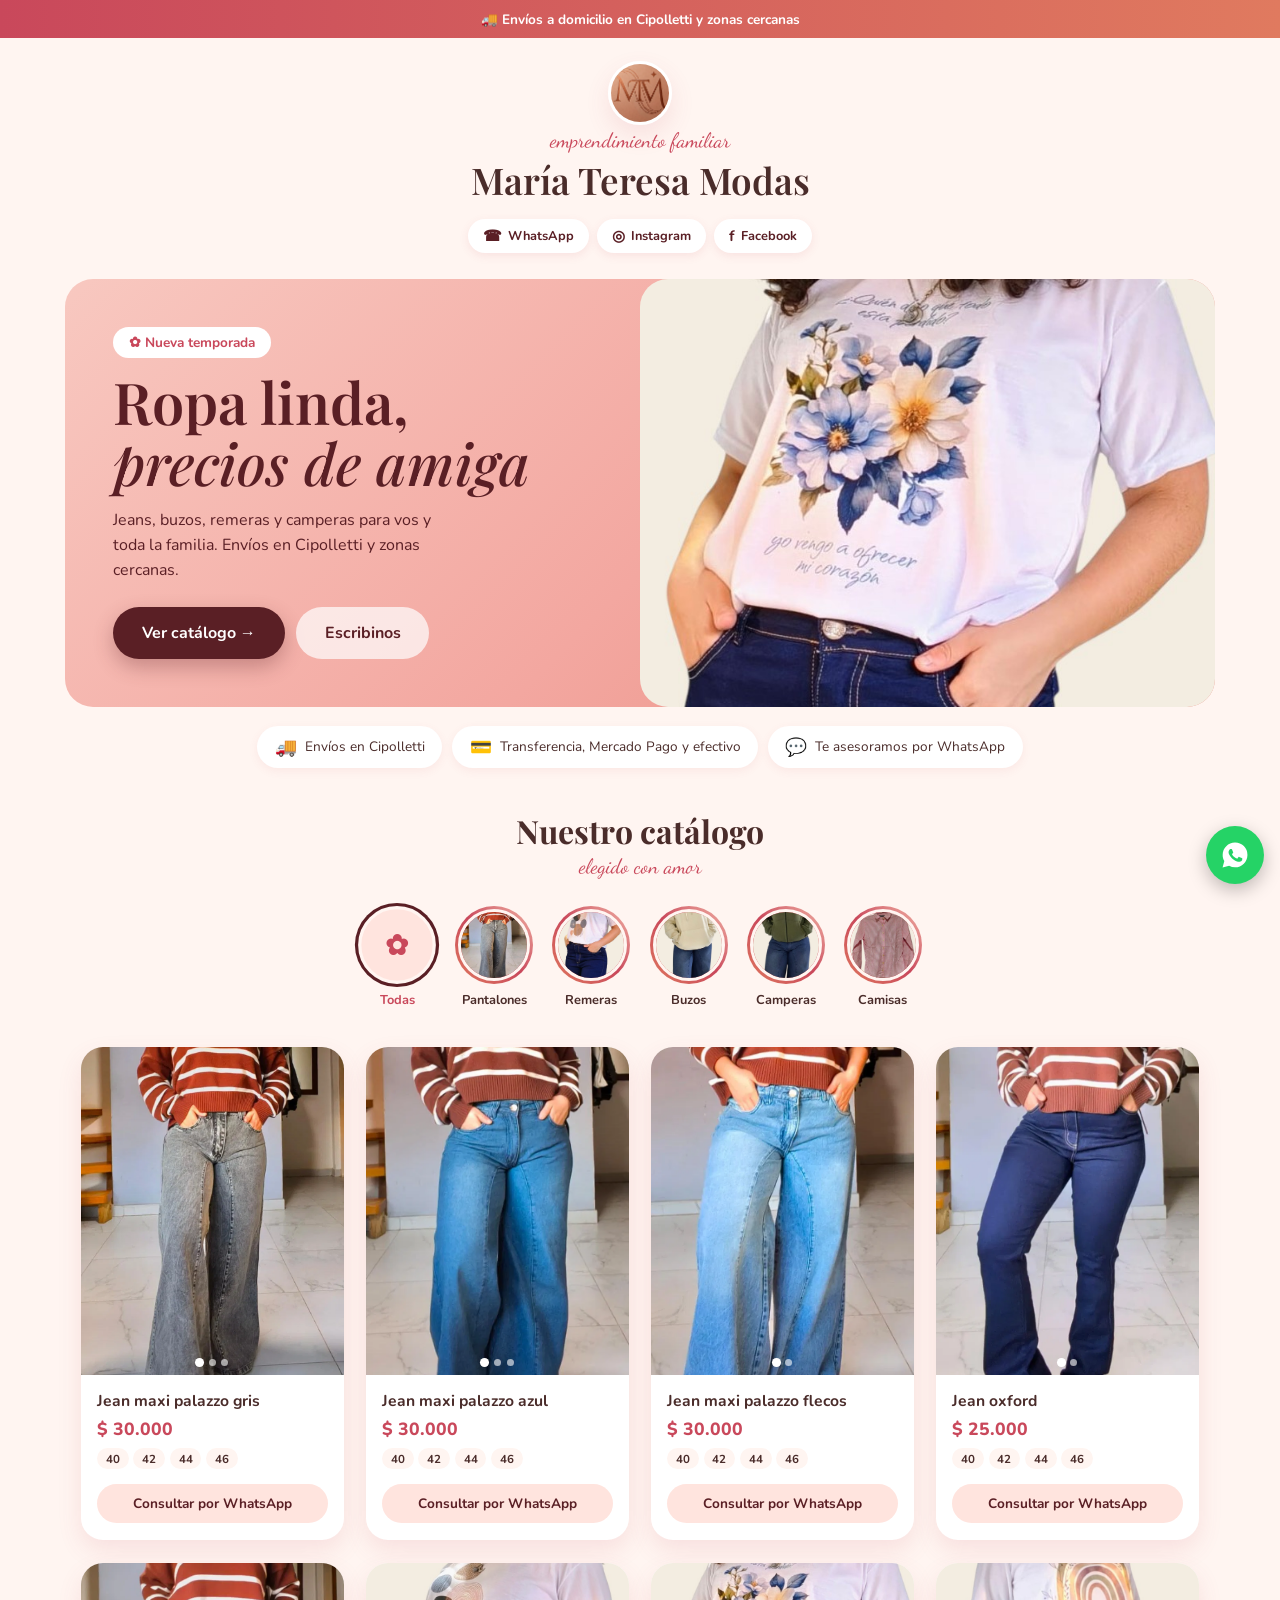
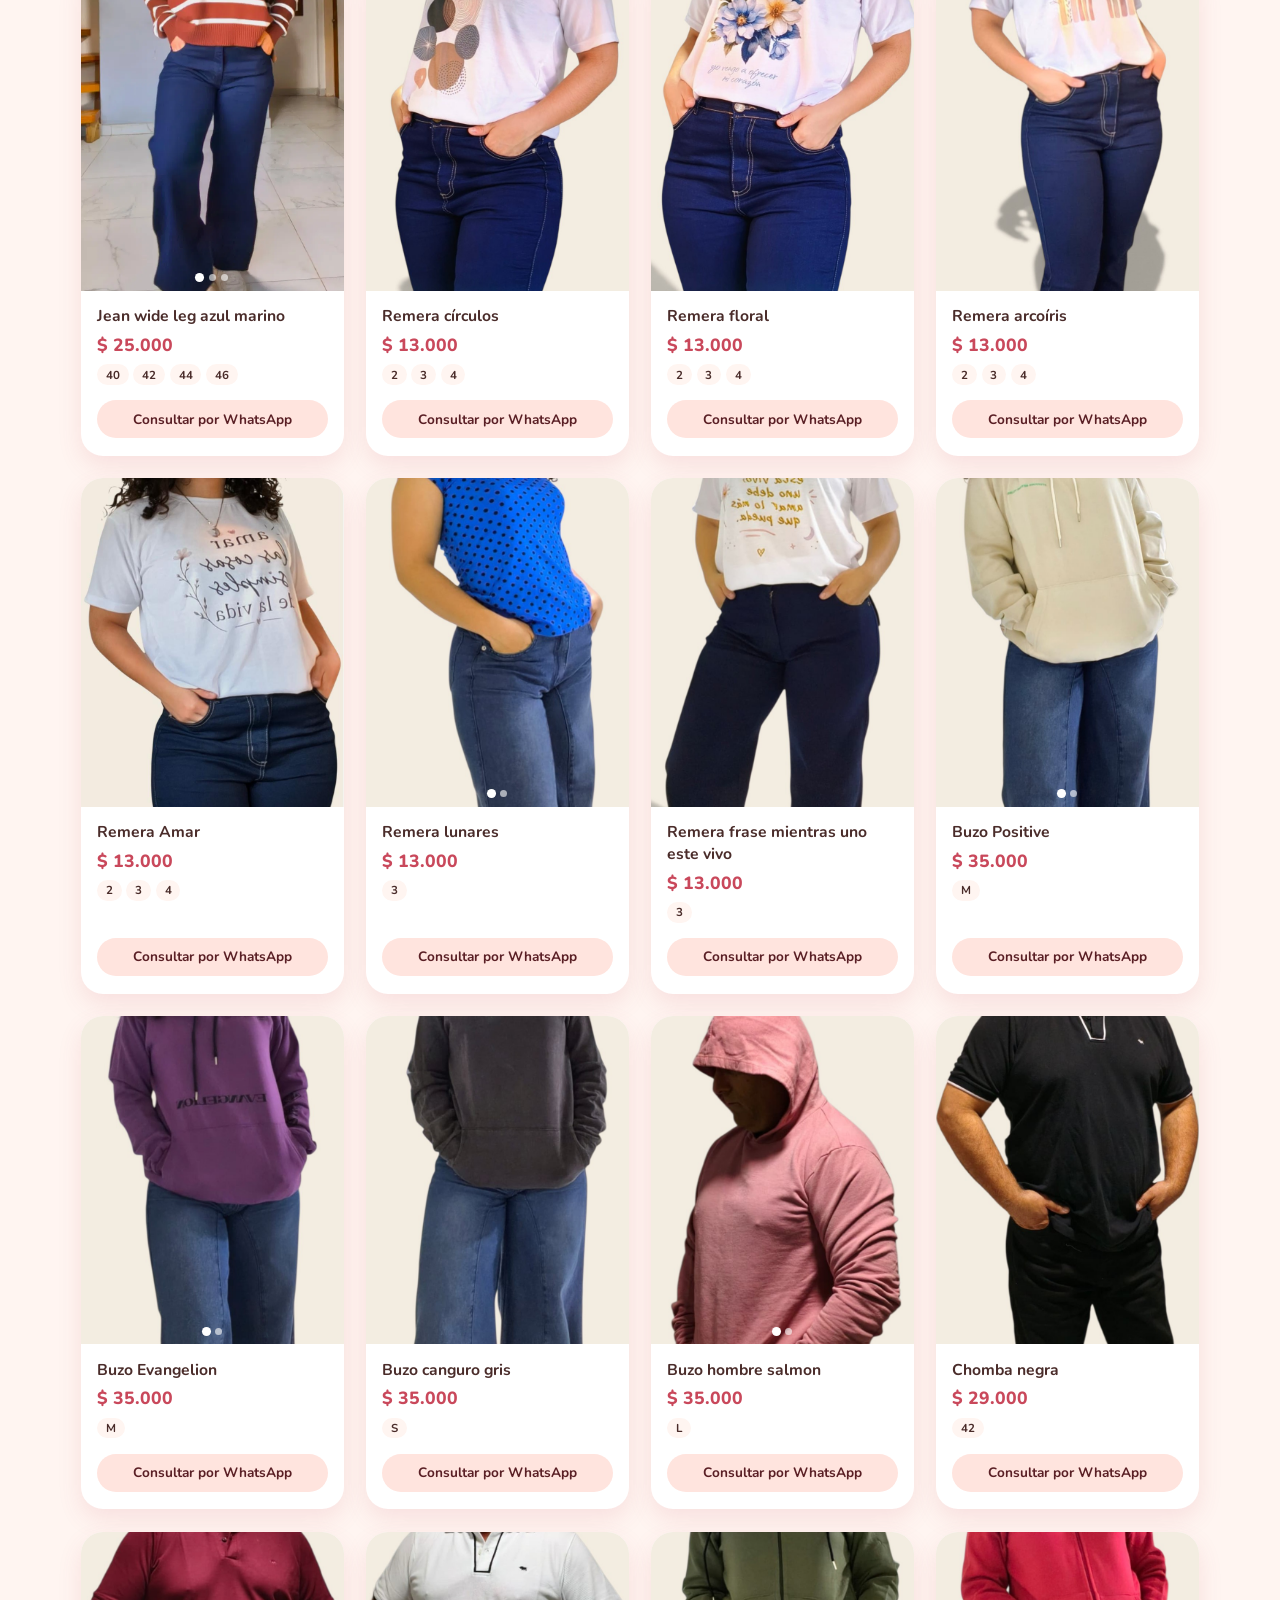
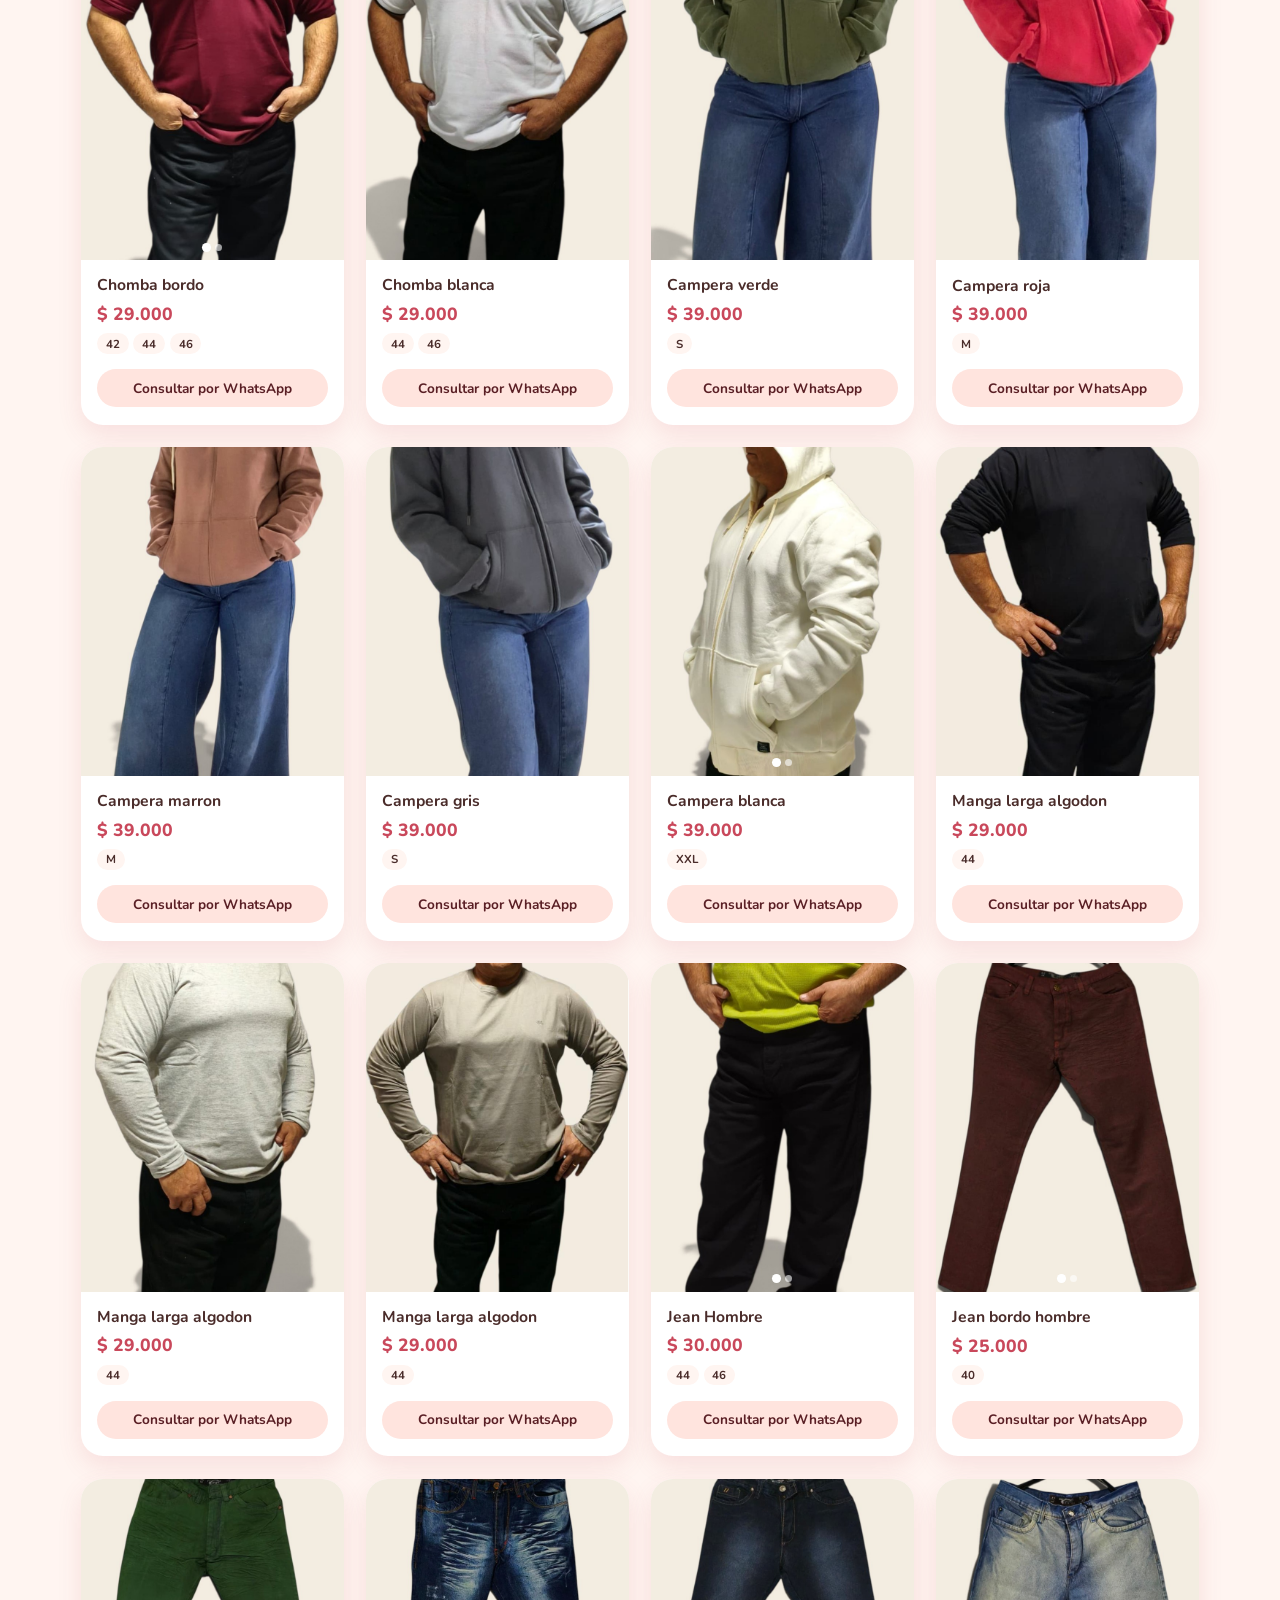
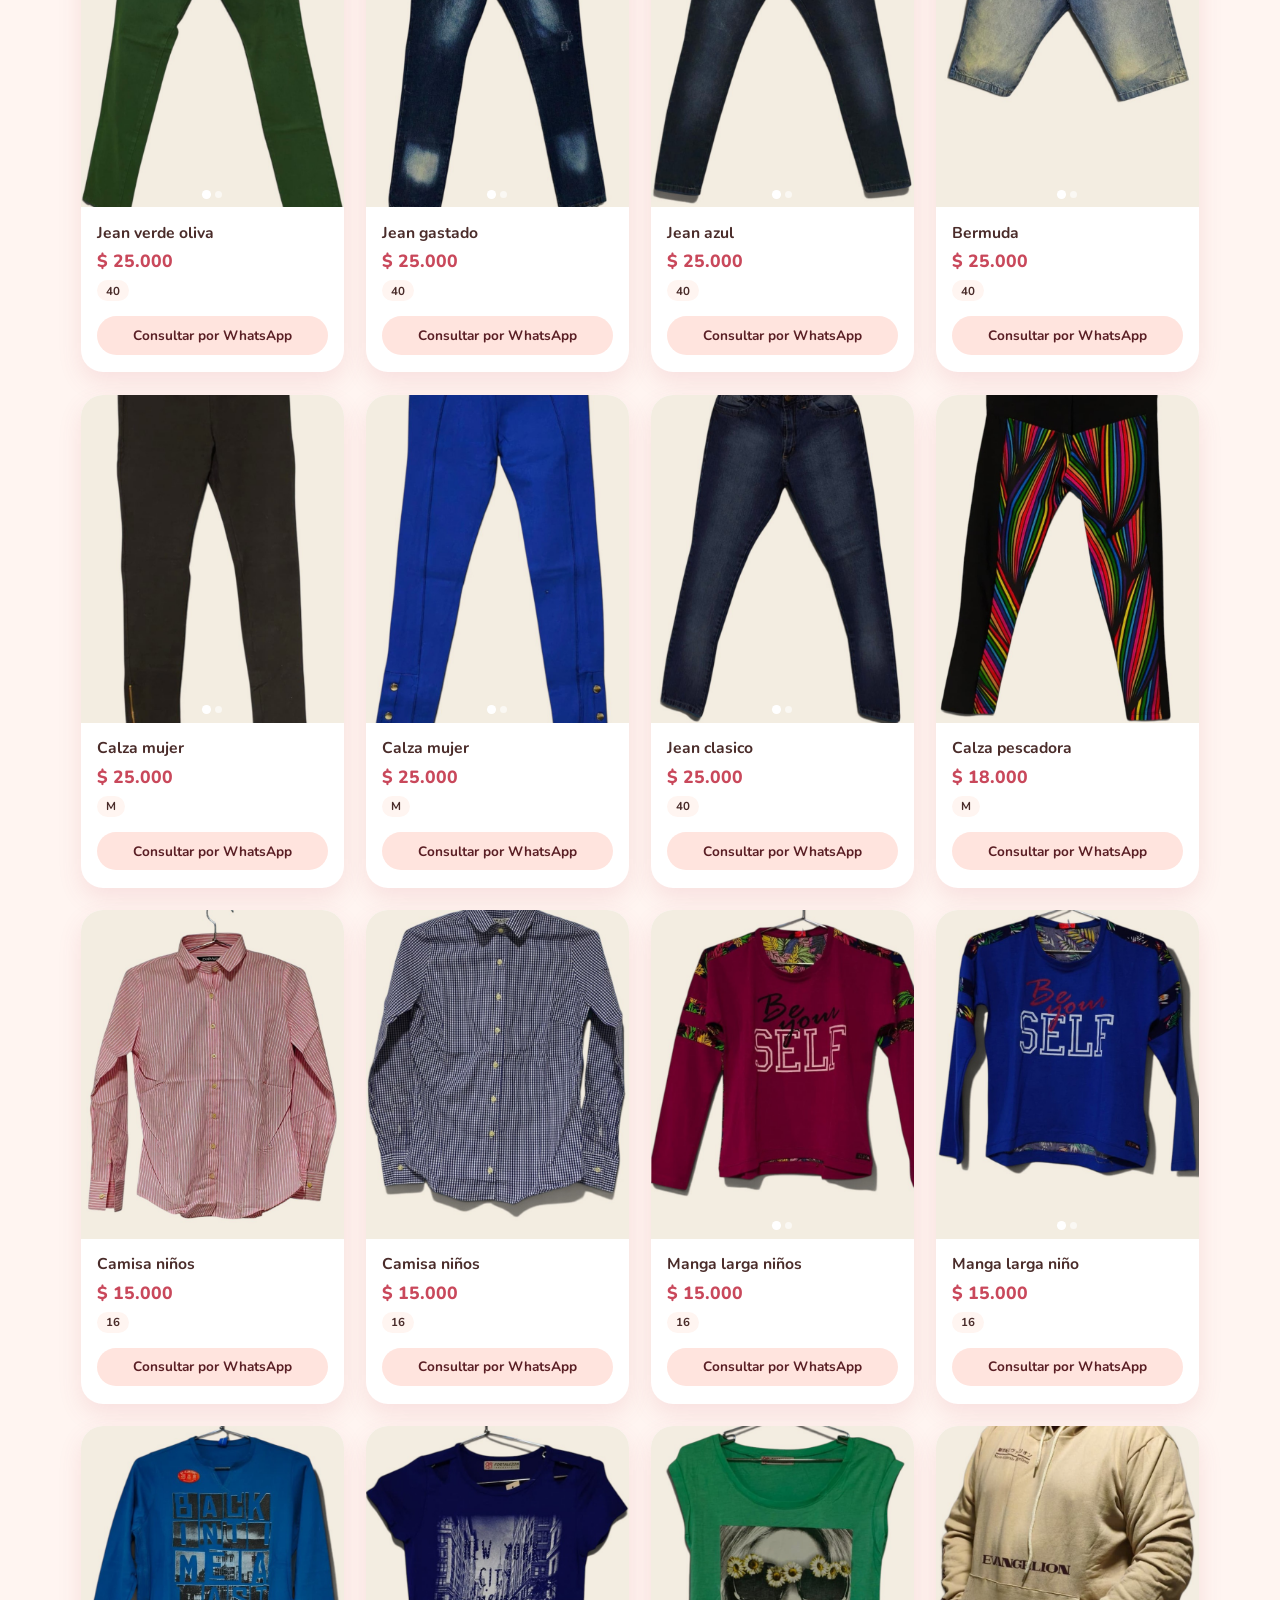
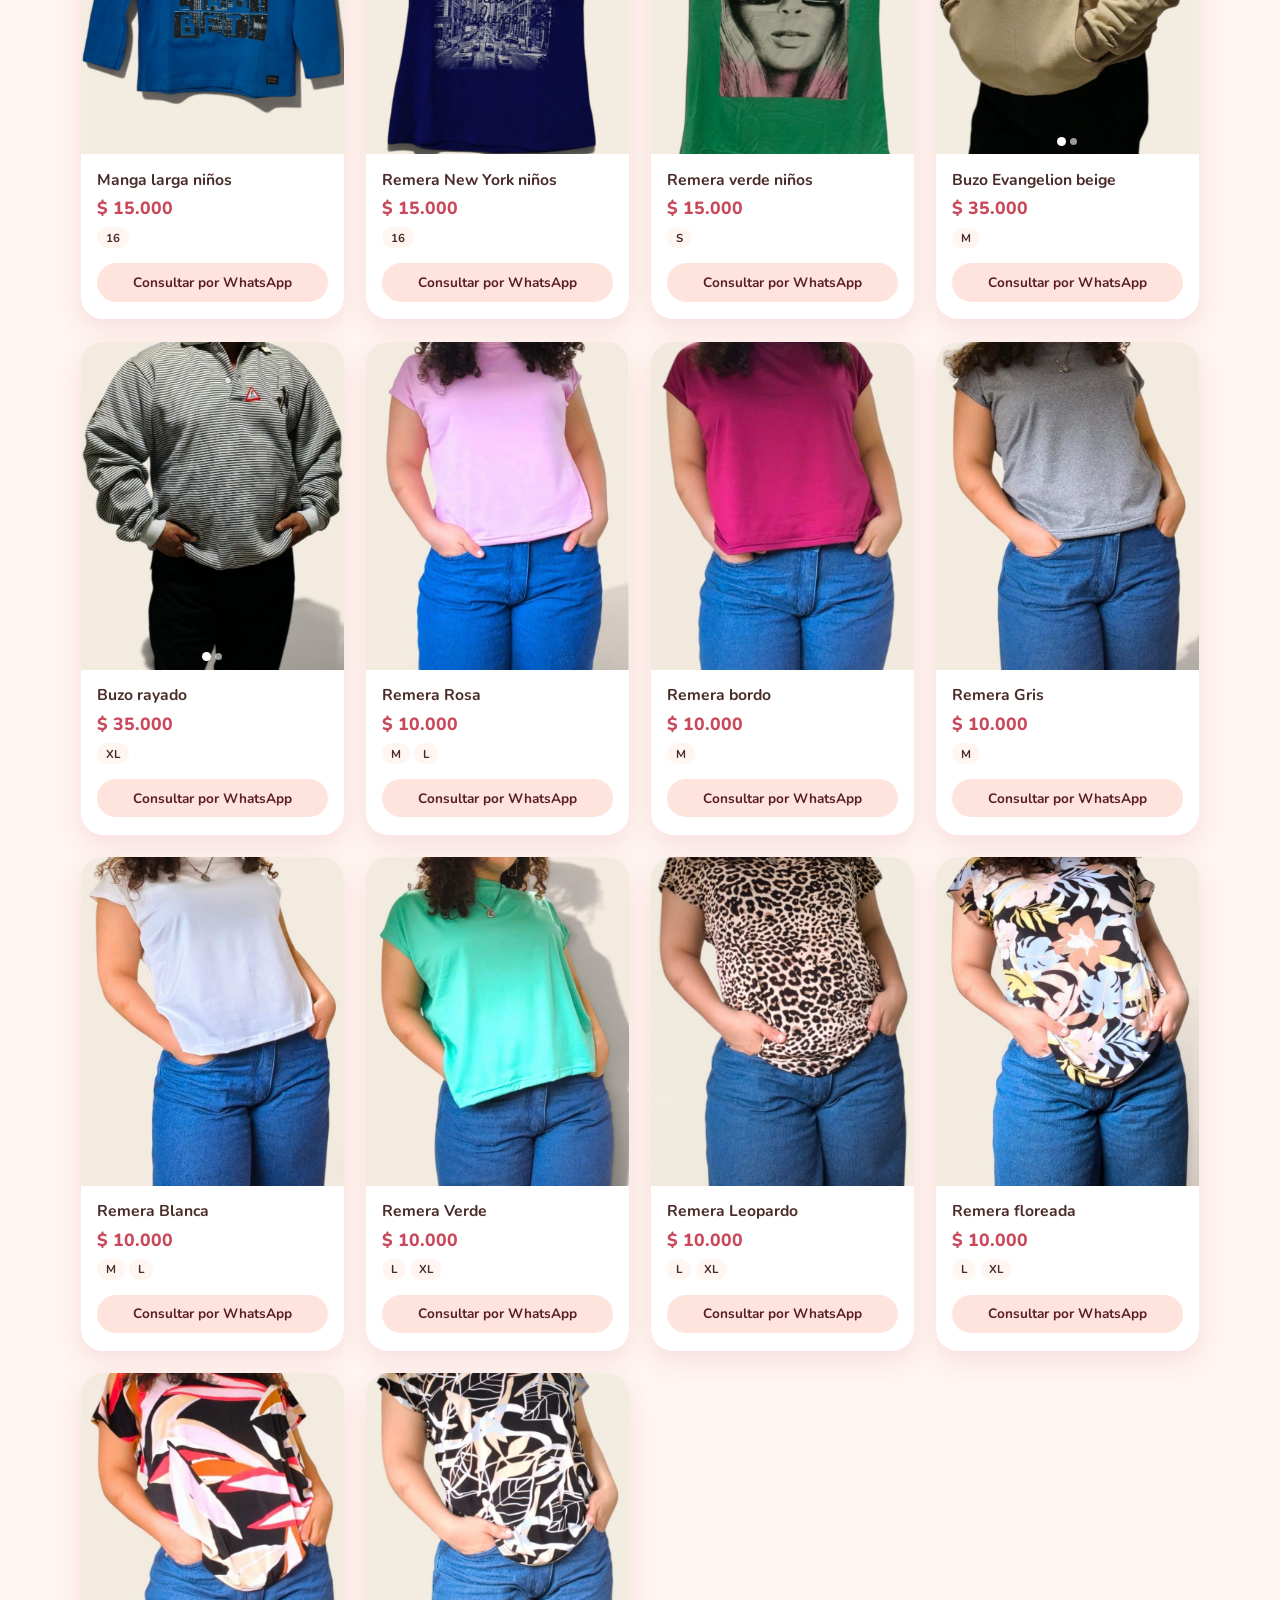
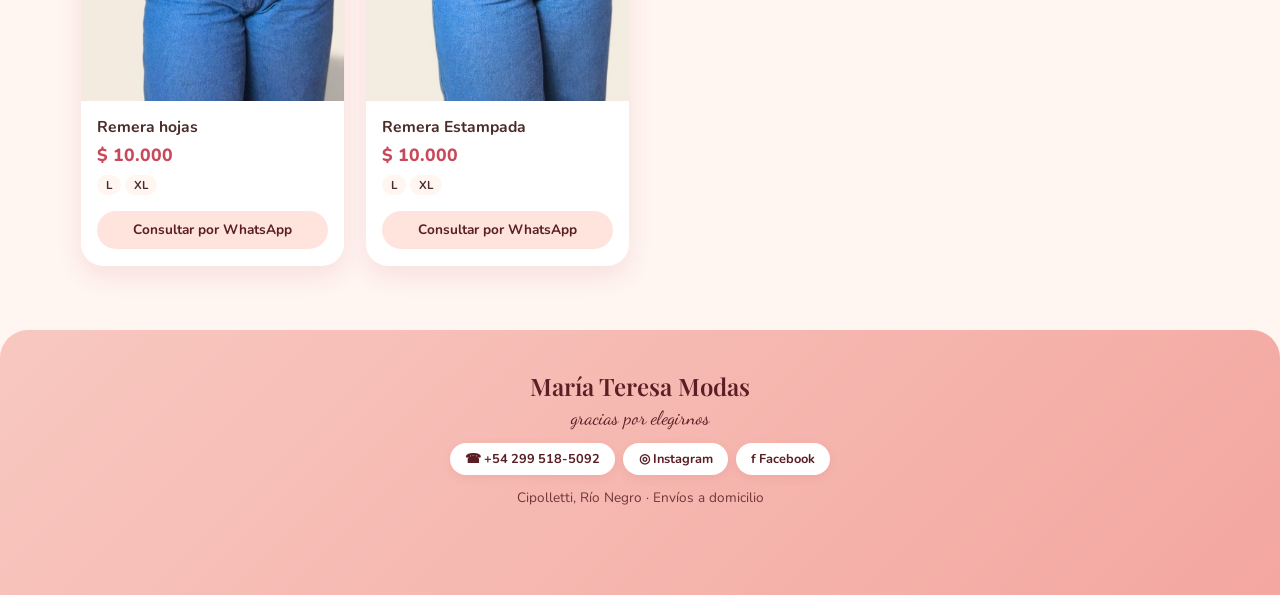
==== commit 08433784: "Update index.html" ====
--- a/index.html
+++ b/index.html
@@ -47,7 +47,7 @@
 <body>
   <!-- Barra superior: mientras haya una promo activa, js/promo.js reemplaza este texto -->
   <div class="top-announcement-bar">
-    <p id="barraAnuncio">🚚 Envíos a domicilio $3.000 en Cipolletti y zonas cercanas</p>
+    <p id="barraAnuncio">🚚 Envíos a domicilio en Cipolletti y zonas cercanas</p>
   </div>
 
   <header class="site-header">
@@ -86,7 +86,7 @@
   </section>
 
   <section class="info-bar" aria-label="Información de compra">
-    <div class="info-item"><span>🚚</span><p>Envíos $3.000 en Cipolletti</p></div>
+    <div class="info-item"><span>🚚</span><p>Envíos en Cipolletti</p></div>
     <div class="info-item"><span>💳</span><p>Transferencia, Mercado Pago y efectivo</p></div>
     <div class="info-item"><span>💬</span><p>Te asesoramos por WhatsApp</p></div>
   </section>
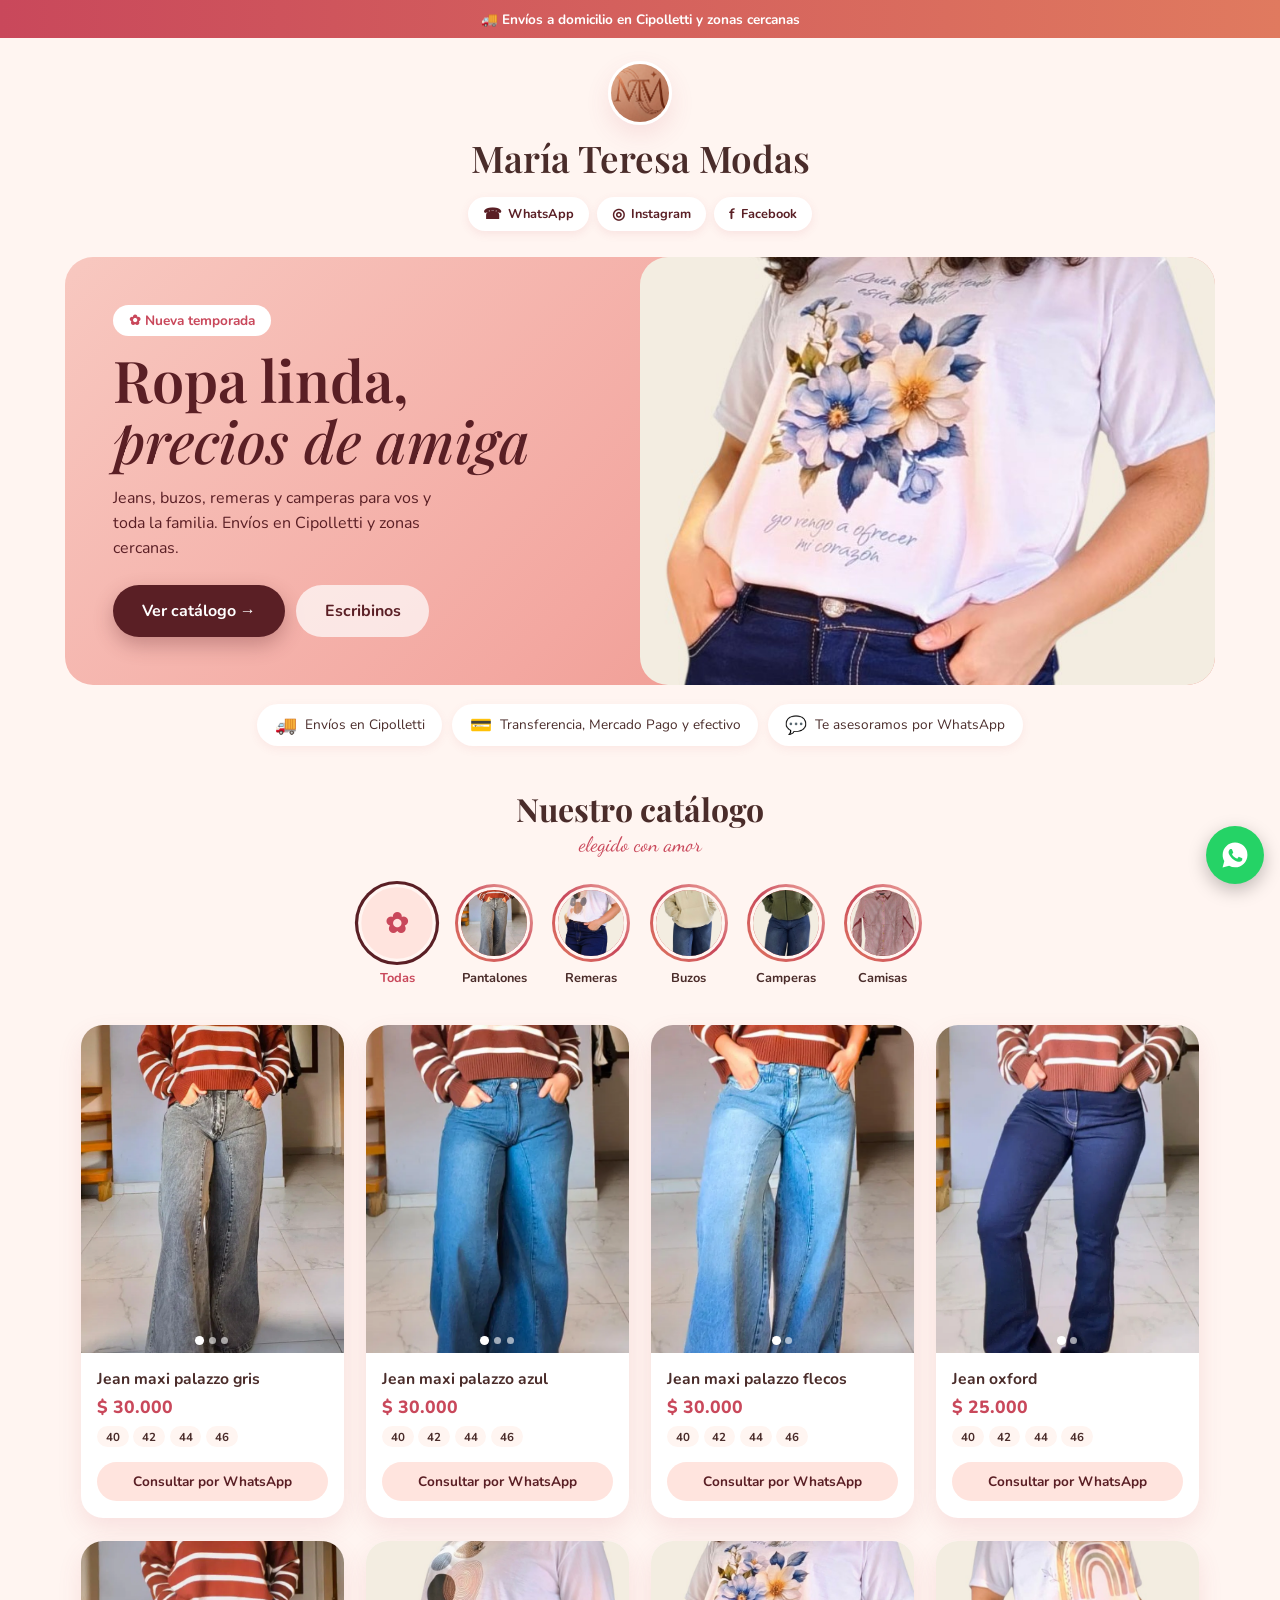
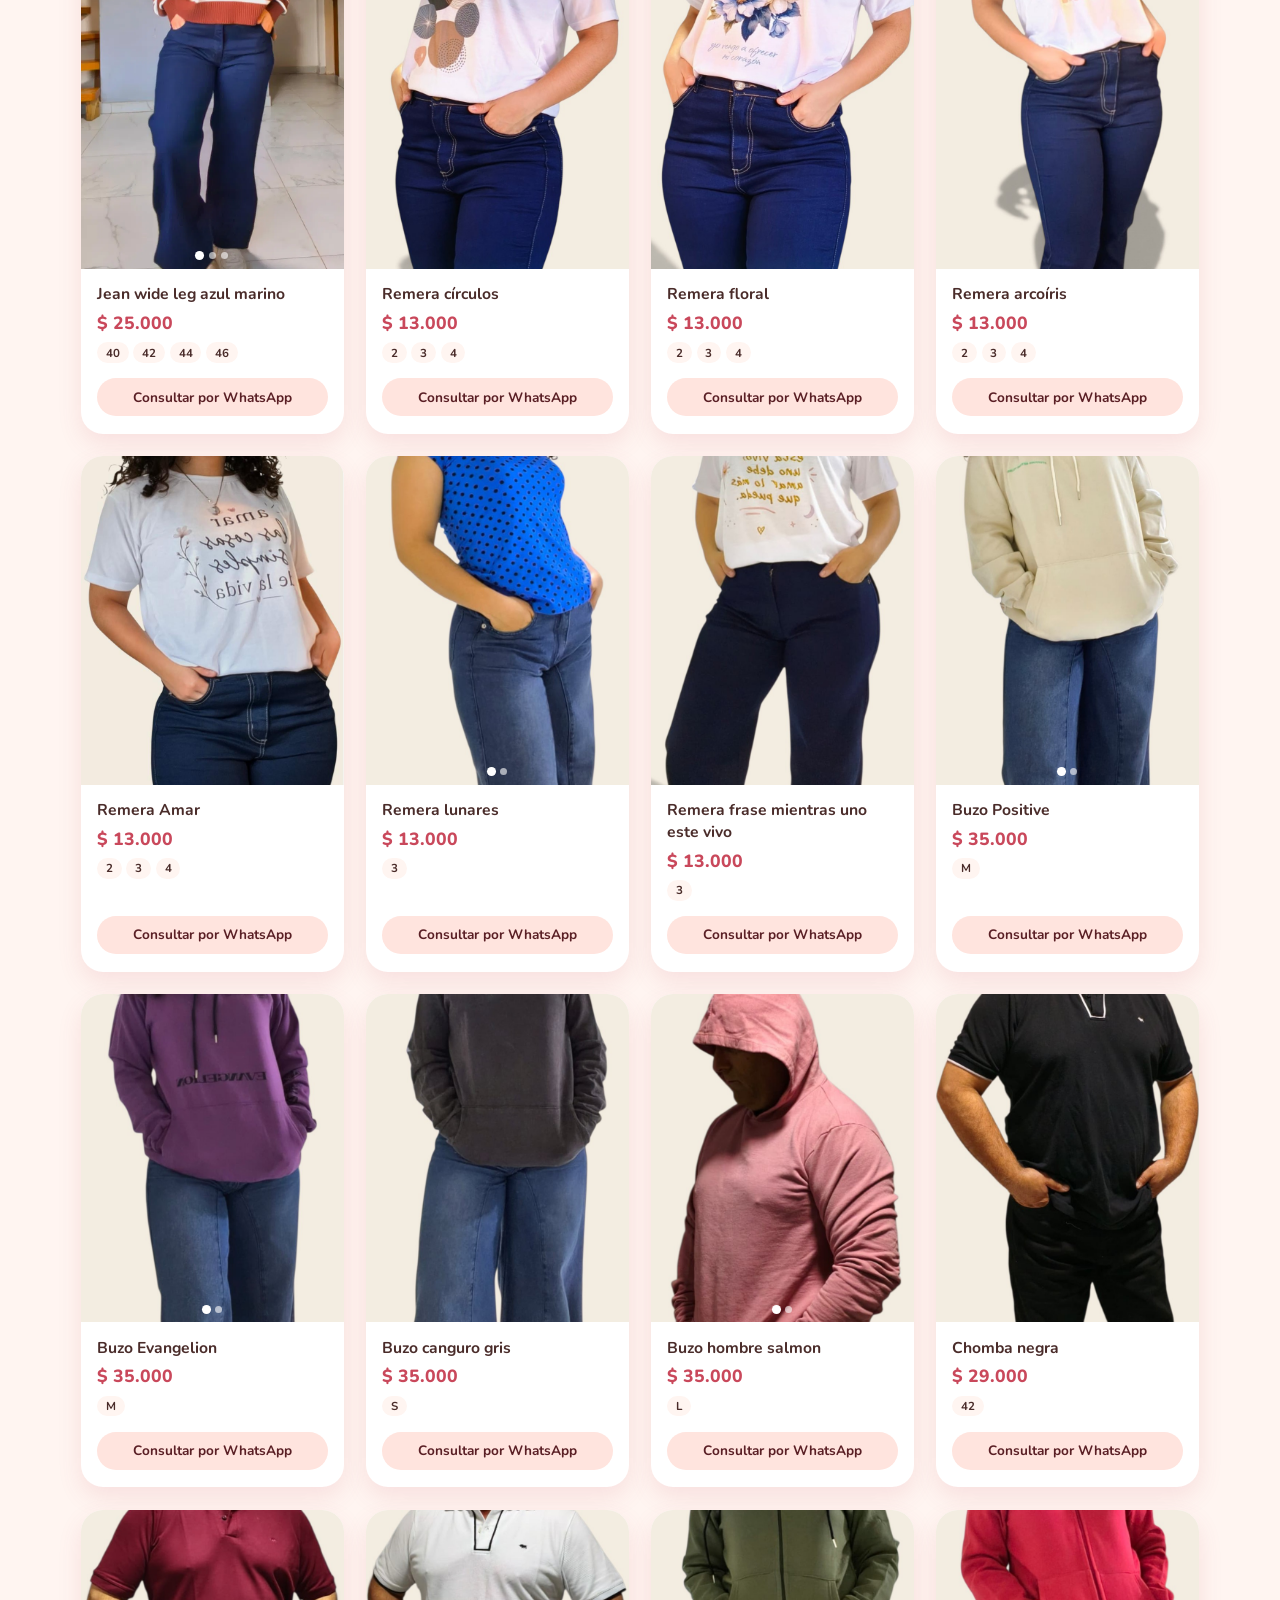
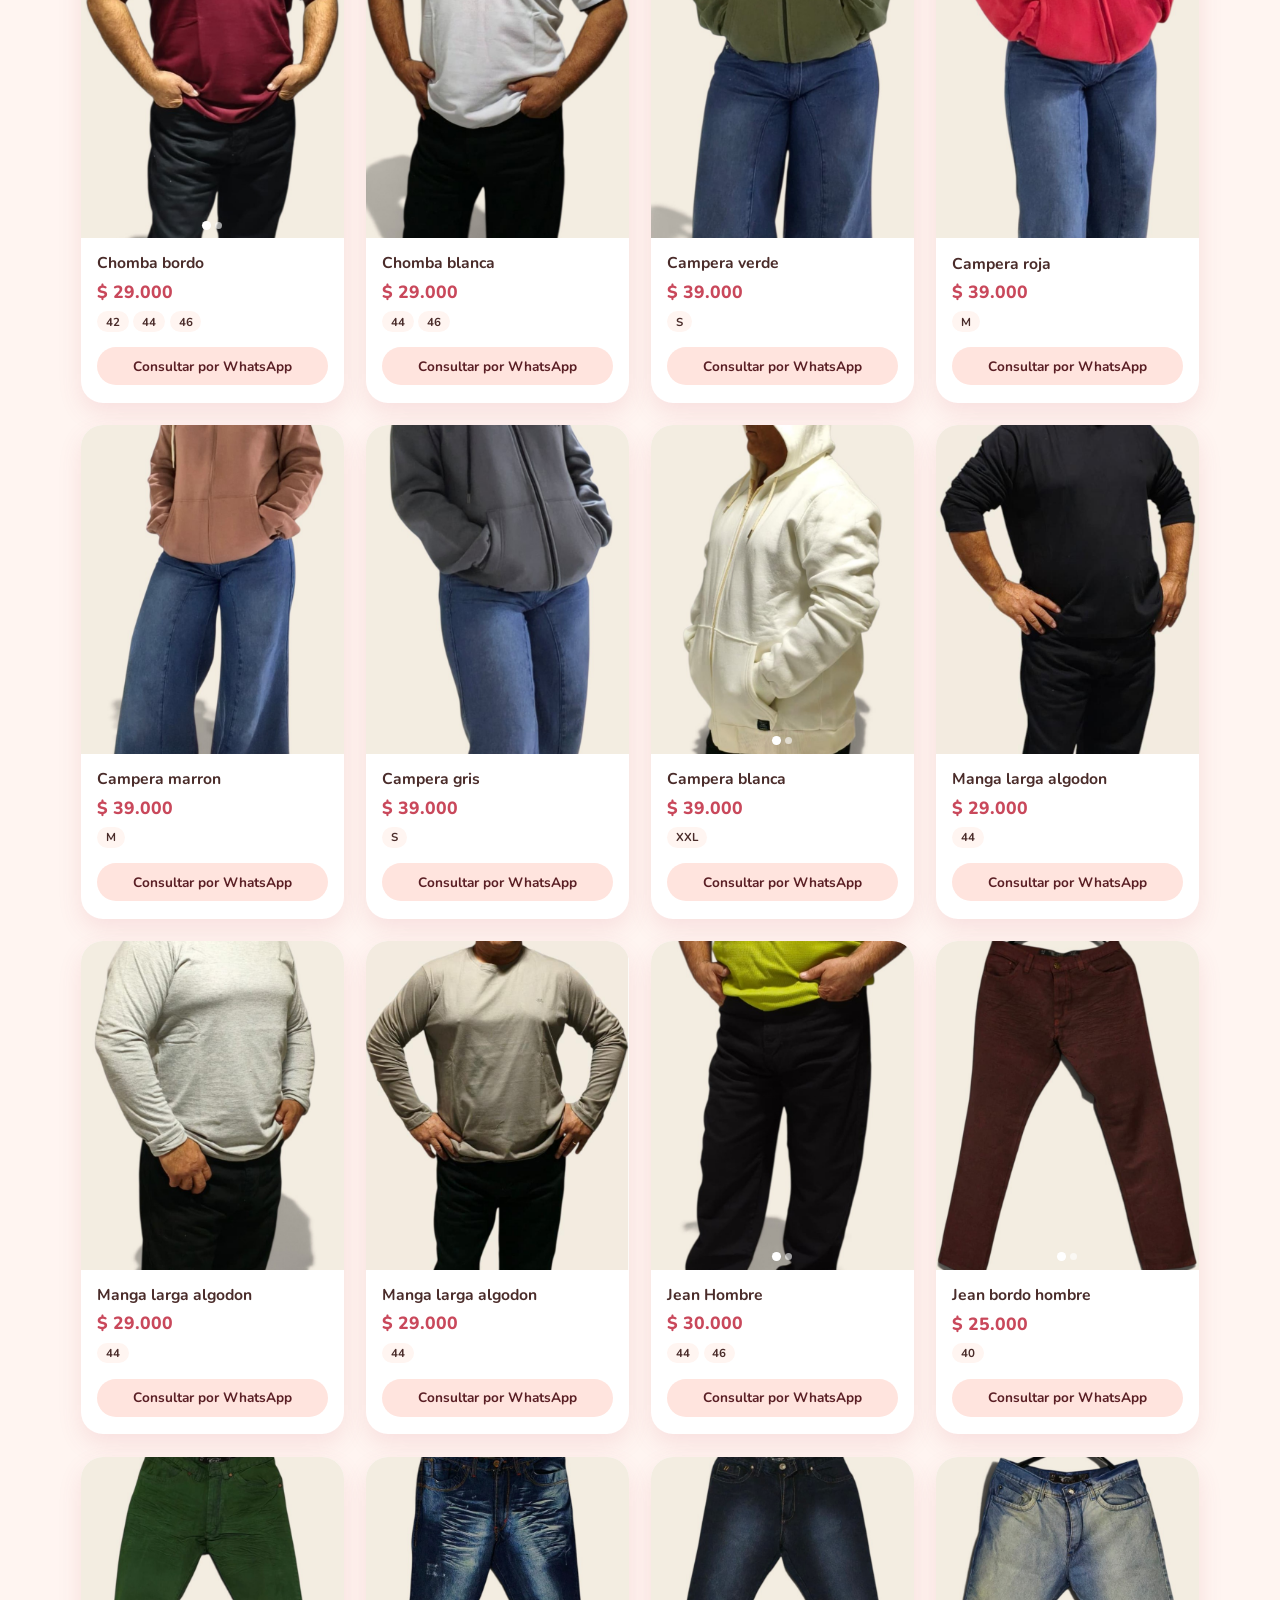
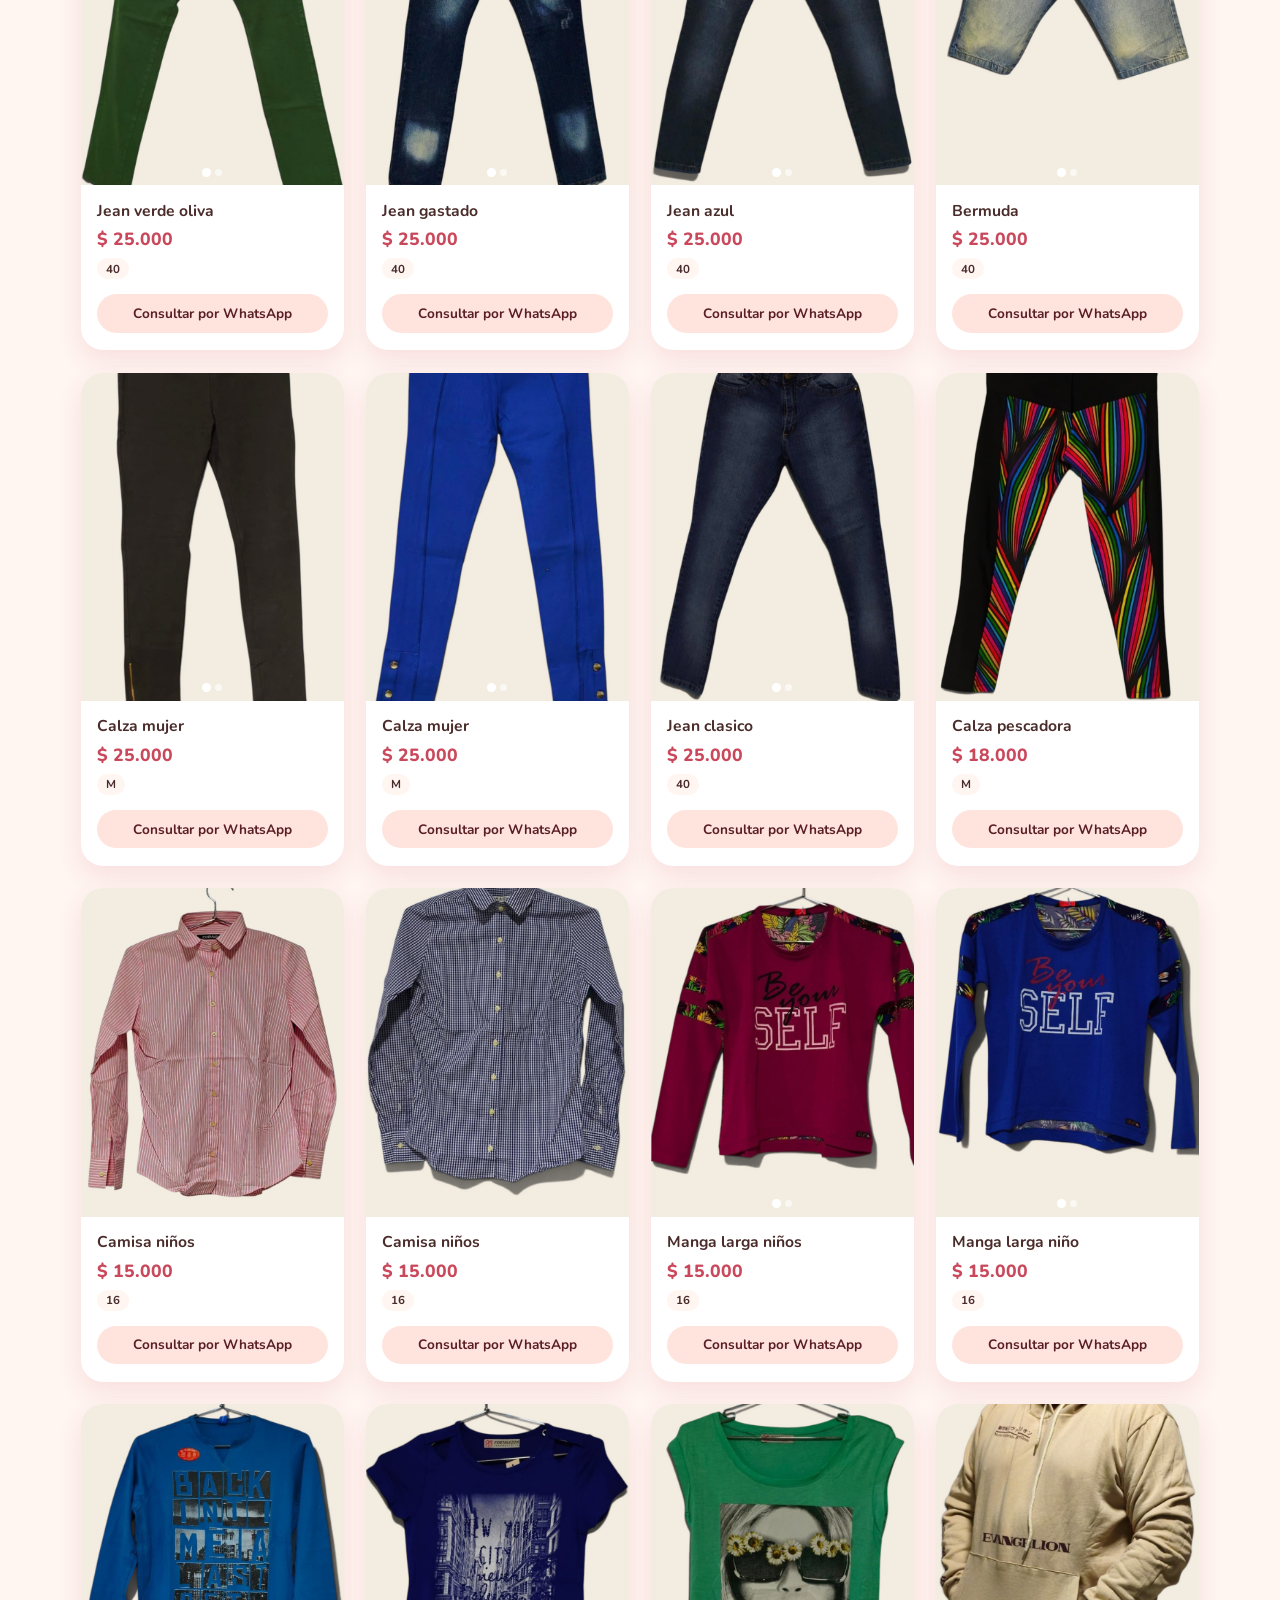
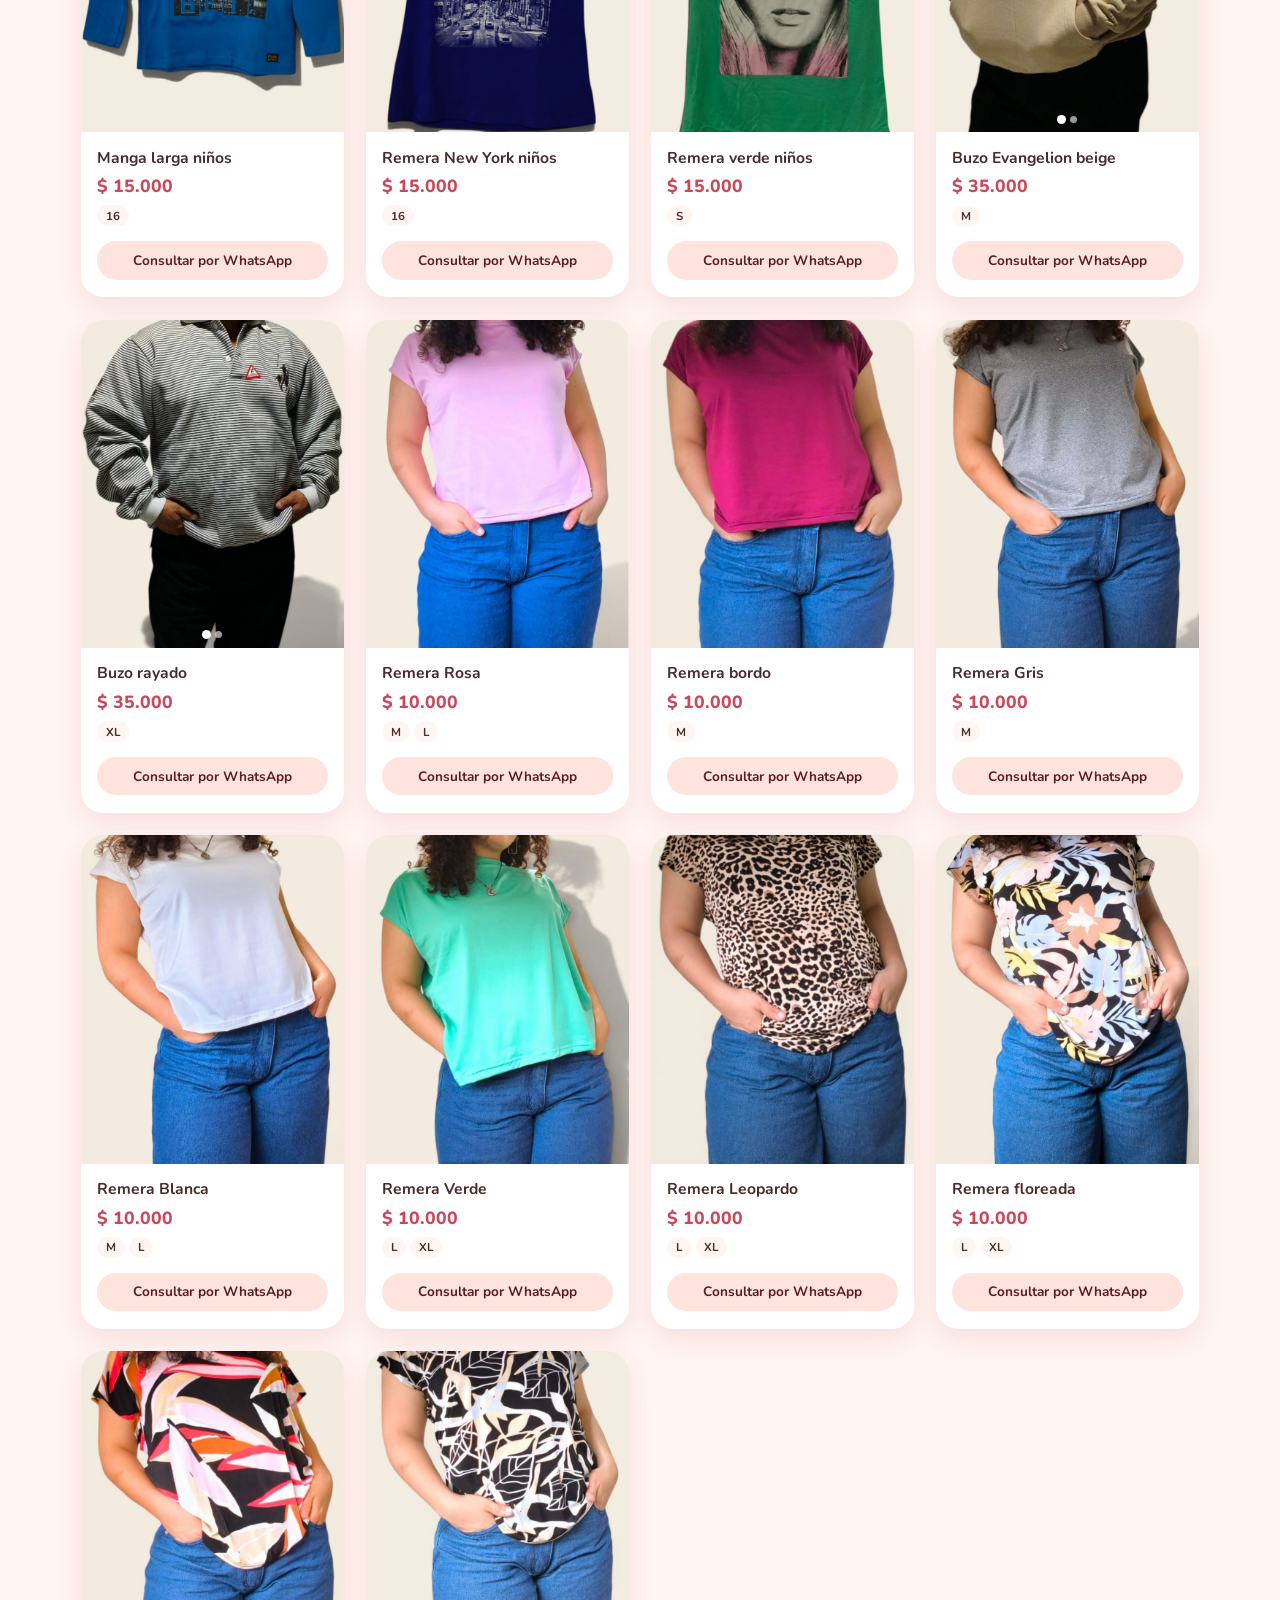
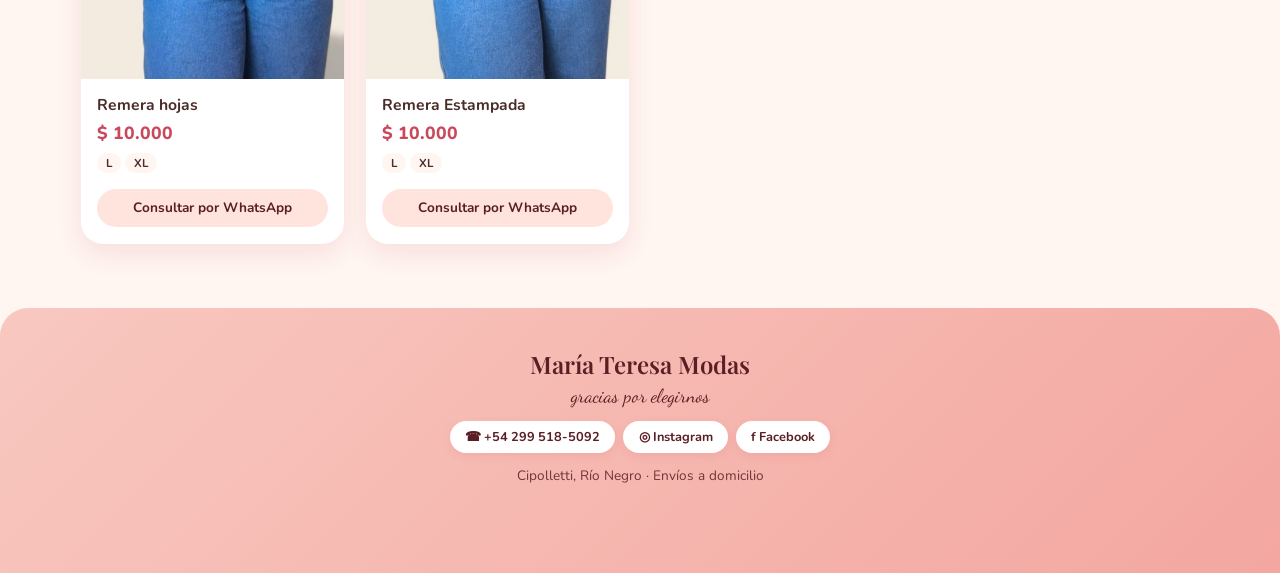
==== commit c97c32e5: "cambios header" ====
--- a/index.html
+++ b/index.html
@@ -54,7 +54,7 @@
     <div class="header-inner">
       <img src="img/logo-mt.png" alt="" class="logo" onerror="this.style.display='none'">
       <div class="brand">
-        <span class="brand-script">emprendimiento familiar</span>
+        <span class="brand-script"></span>
         <h1>María Teresa Modas</h1>
       </div>
       <nav class="contacto-bar" aria-label="Contacto">
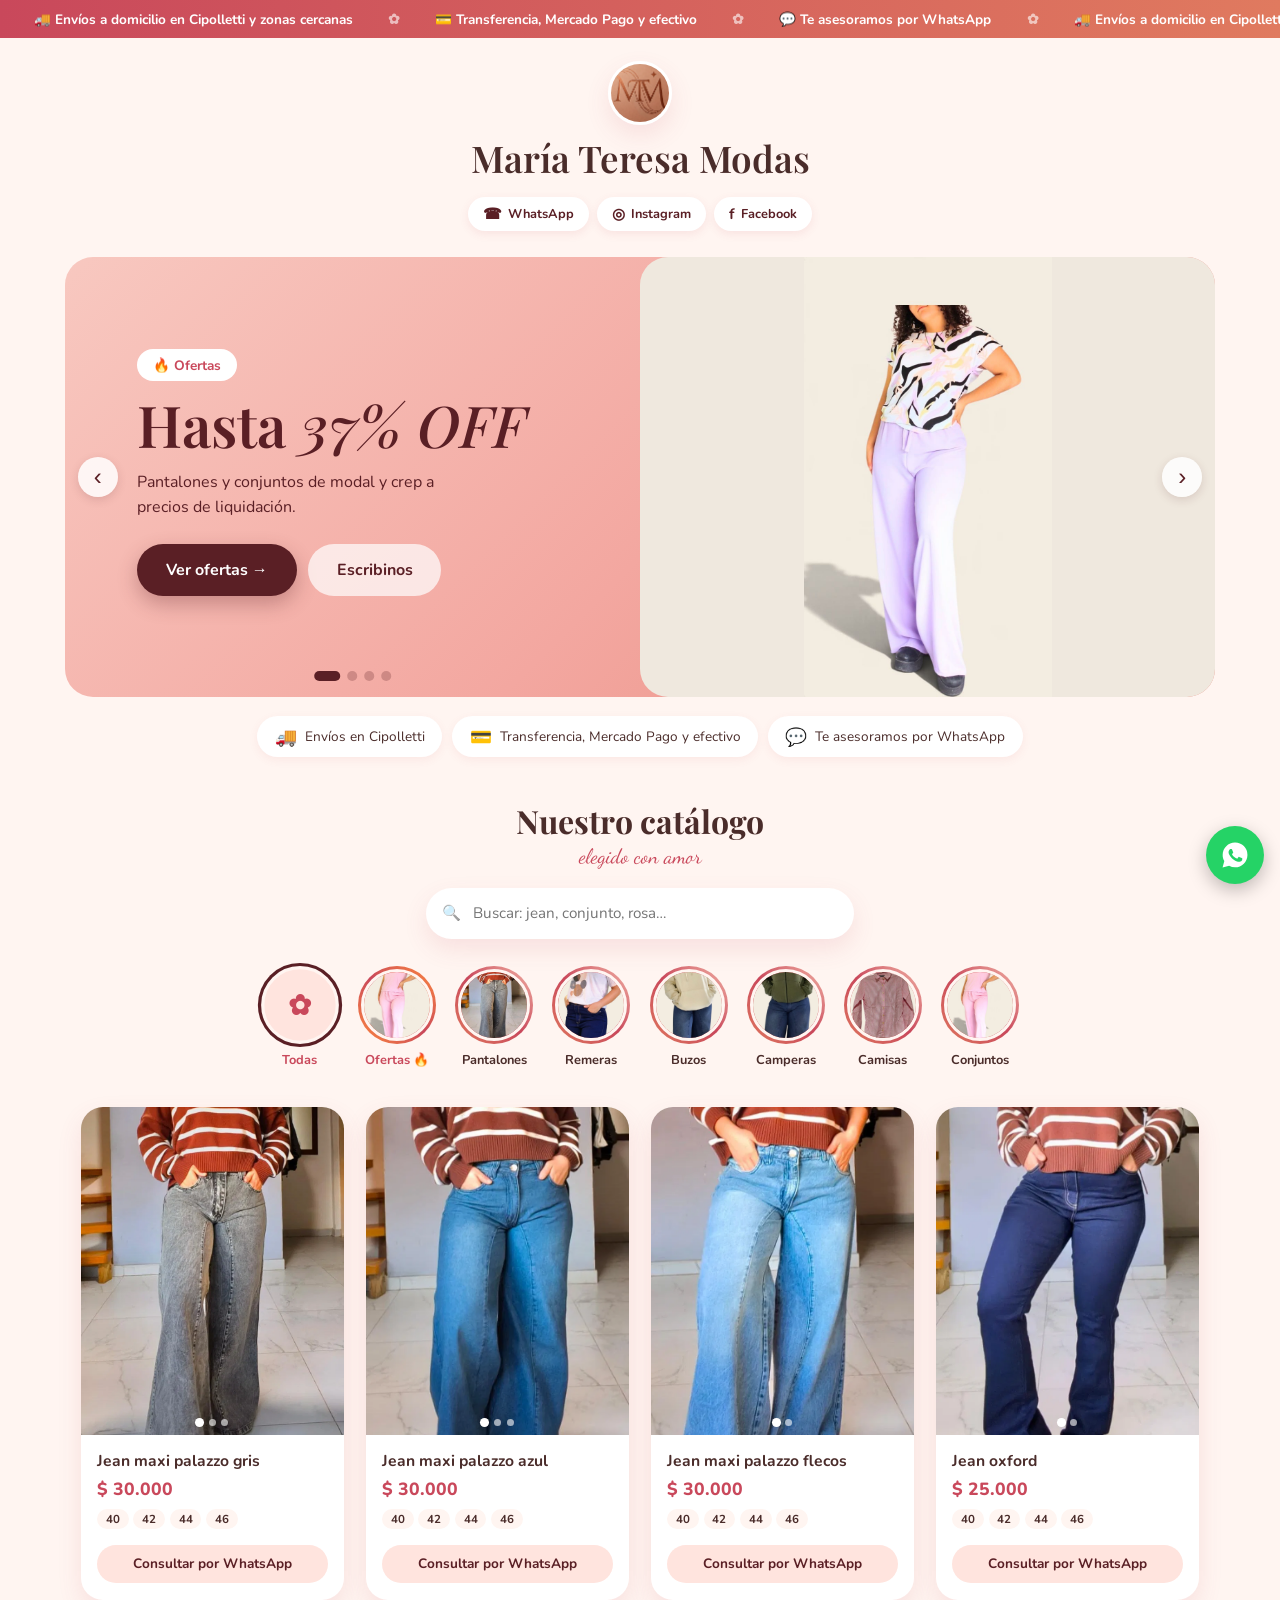
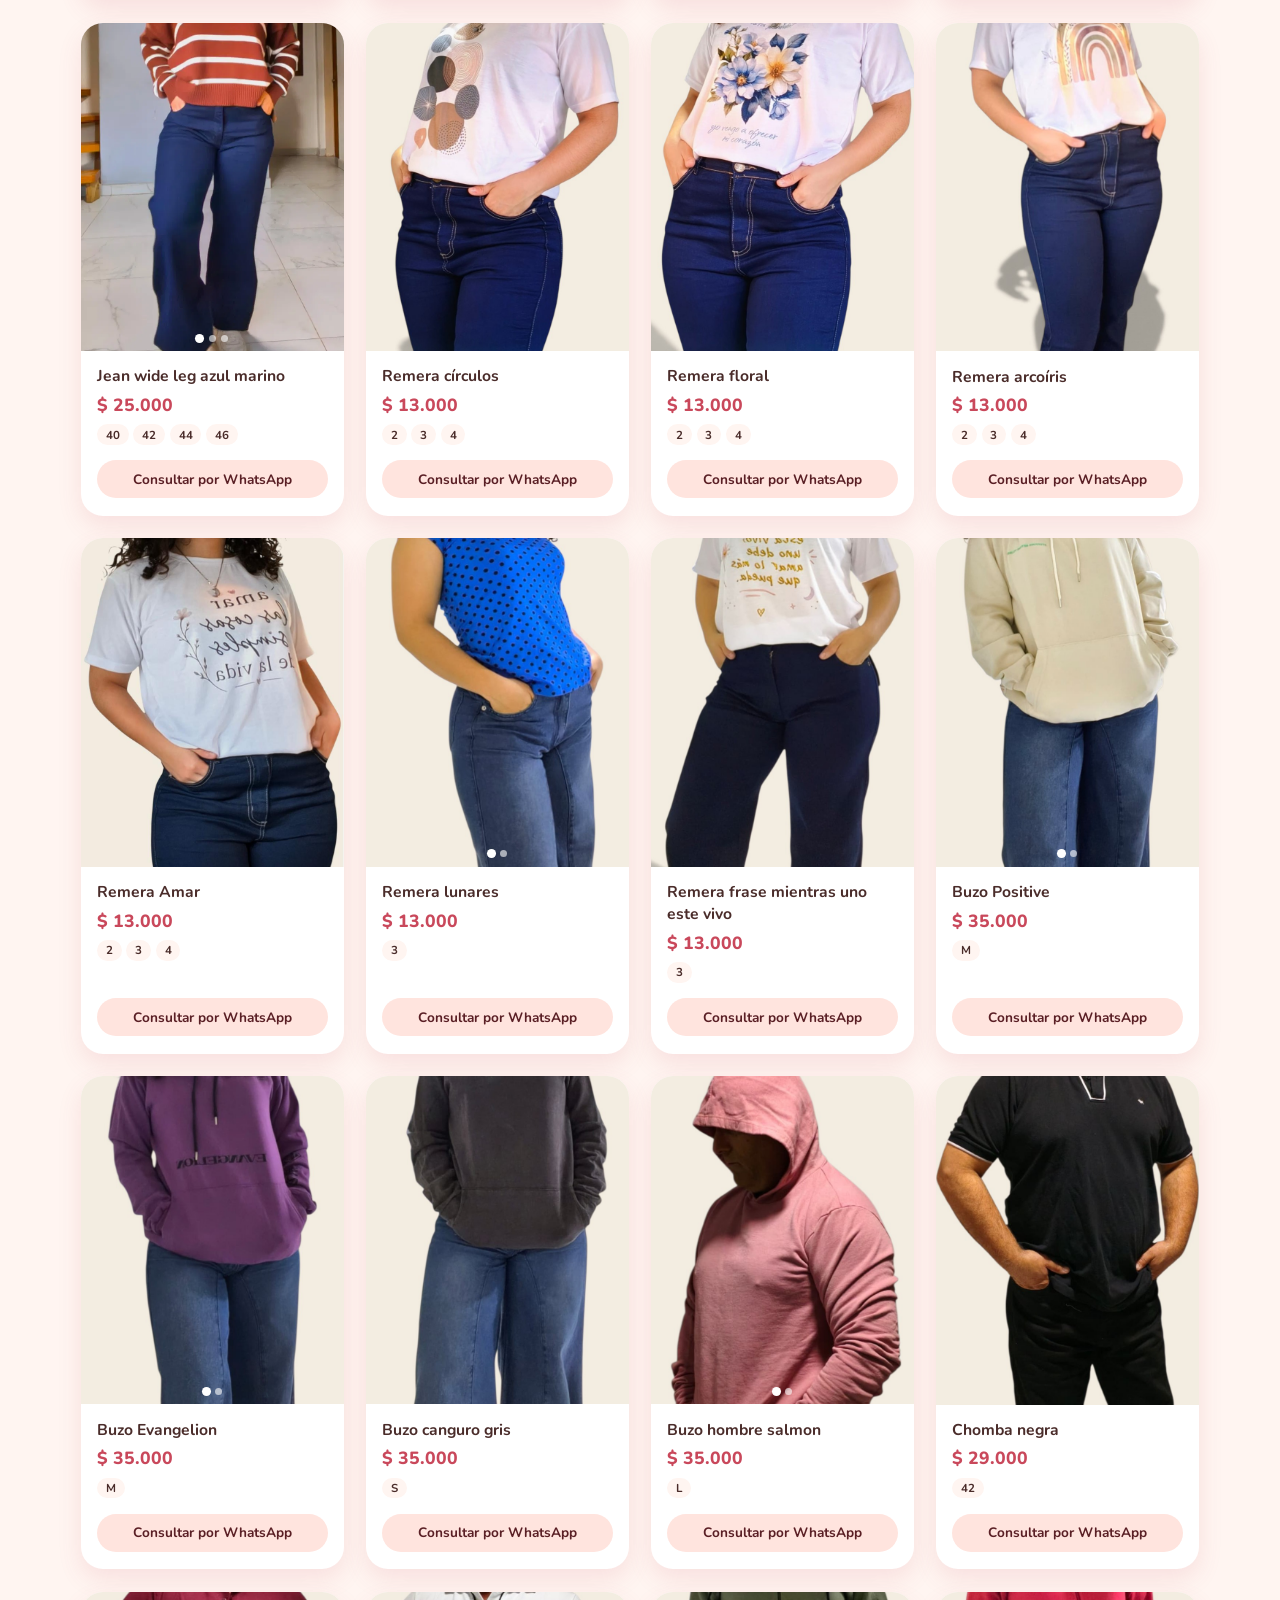
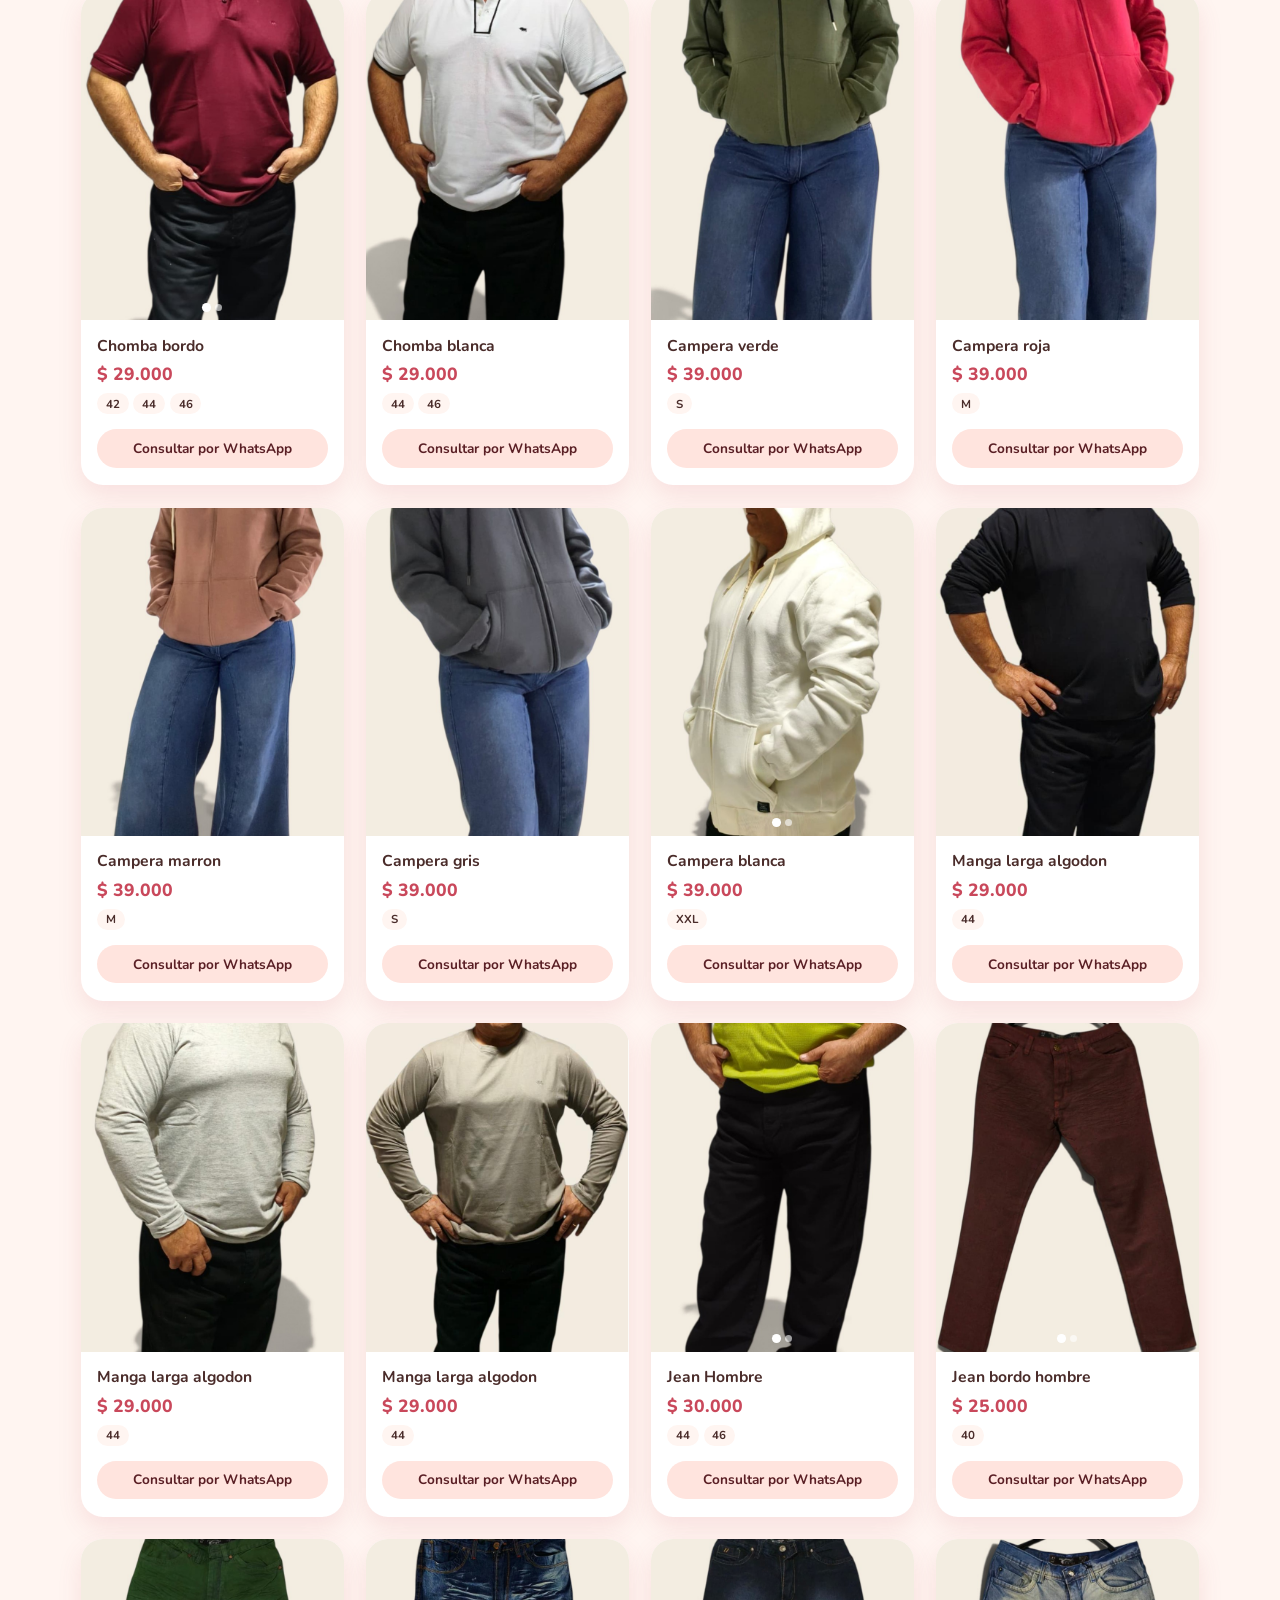
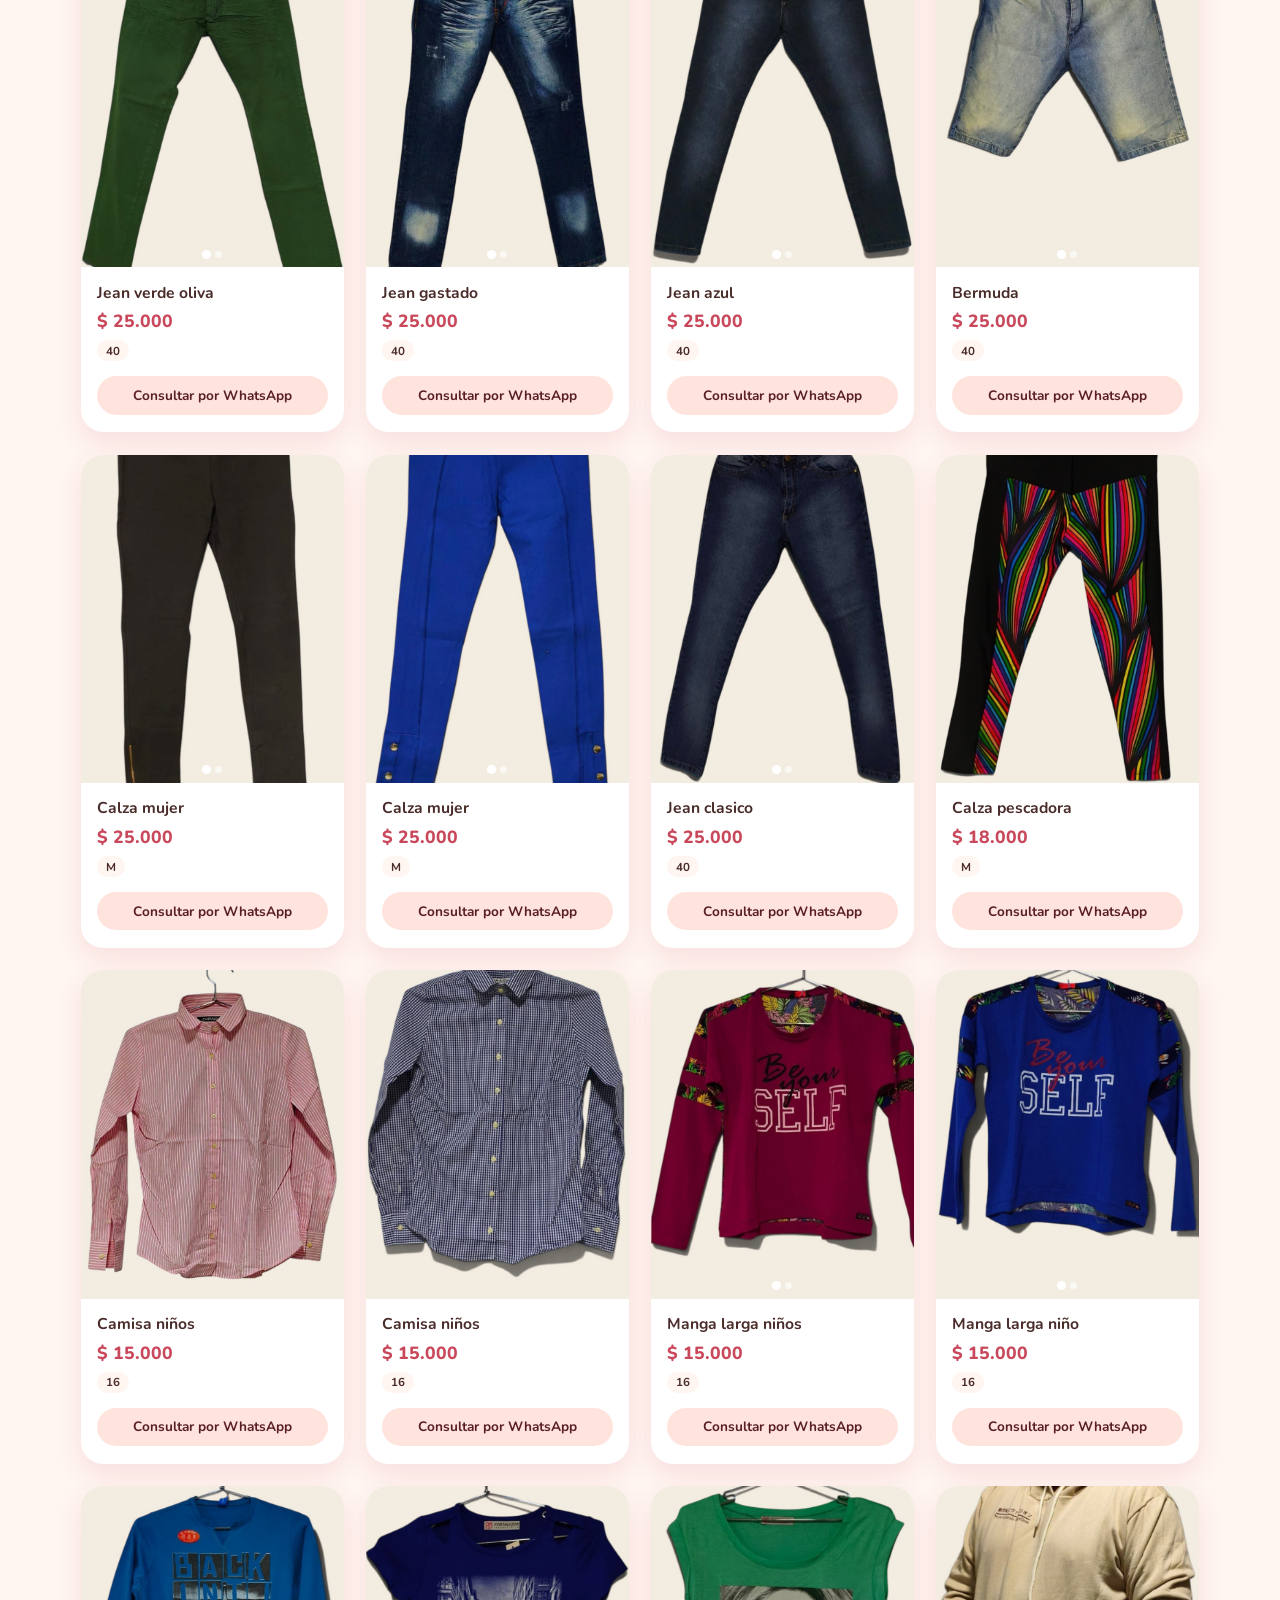
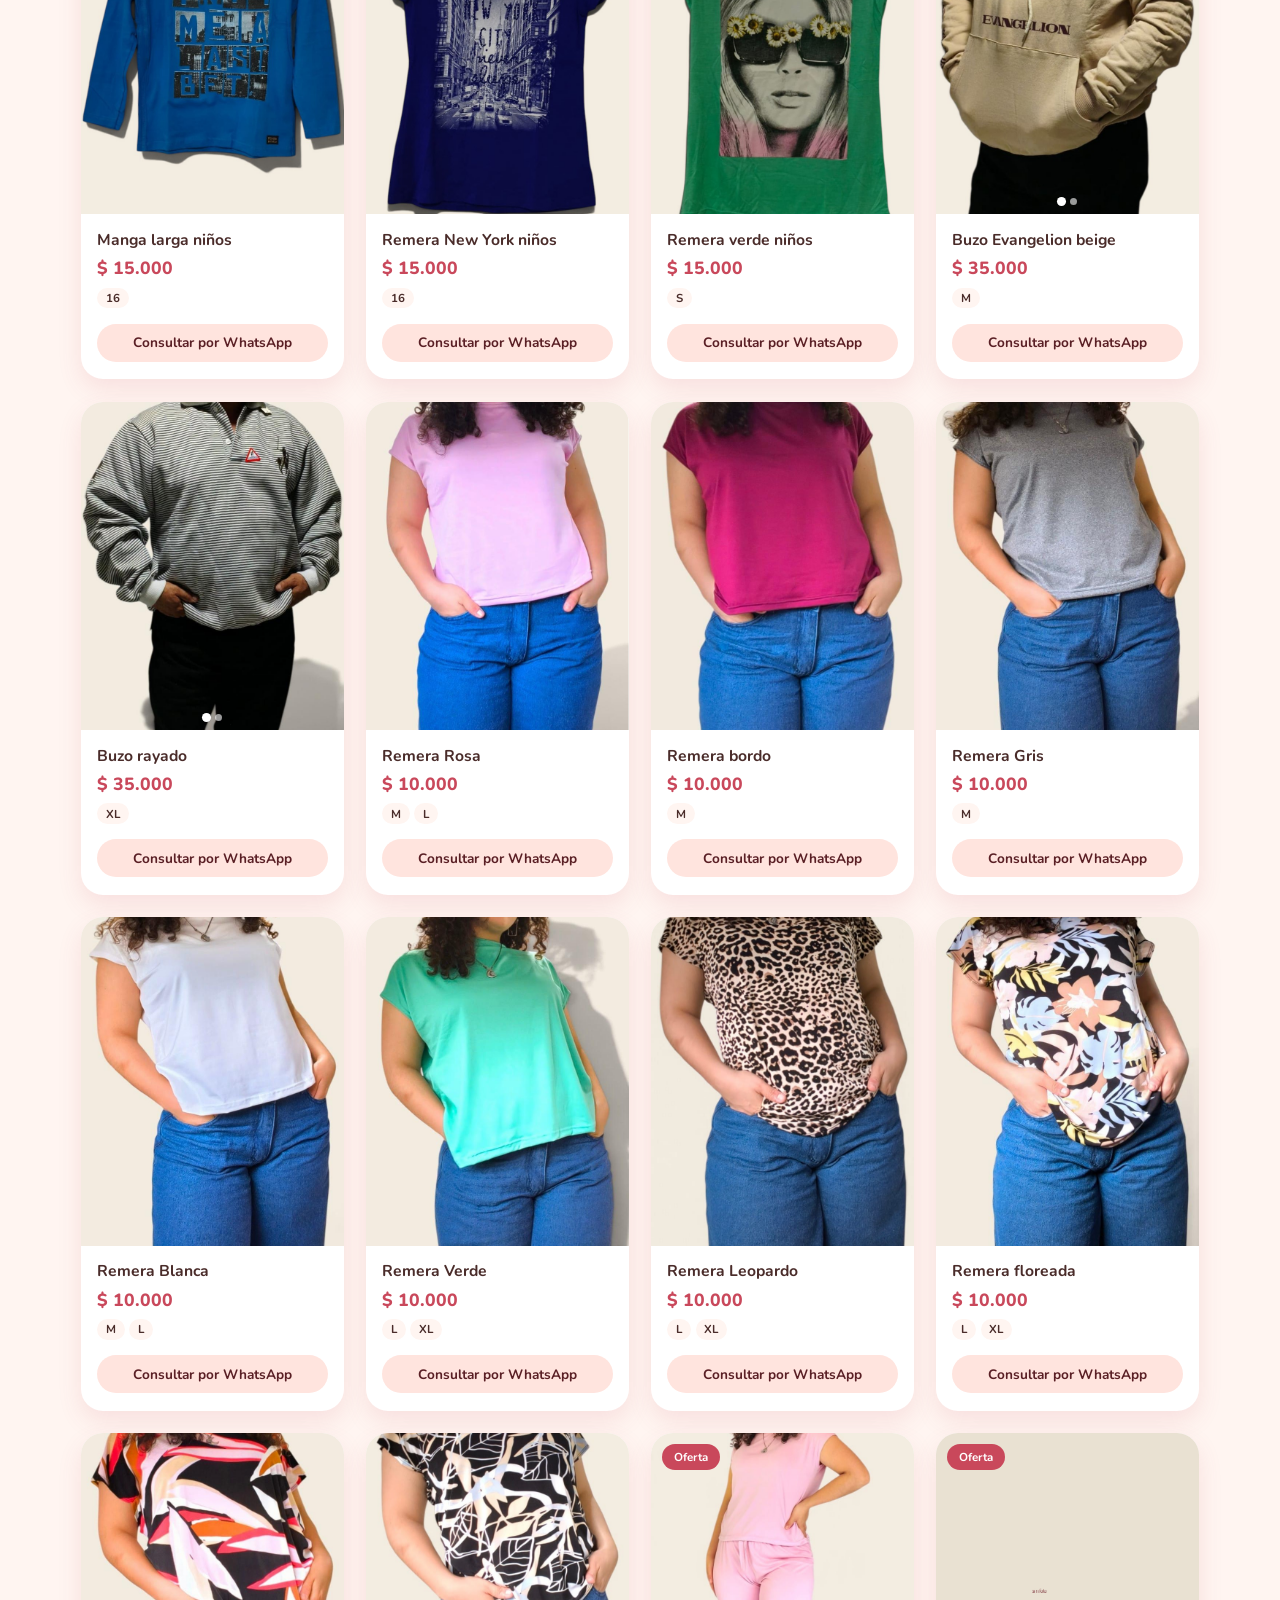
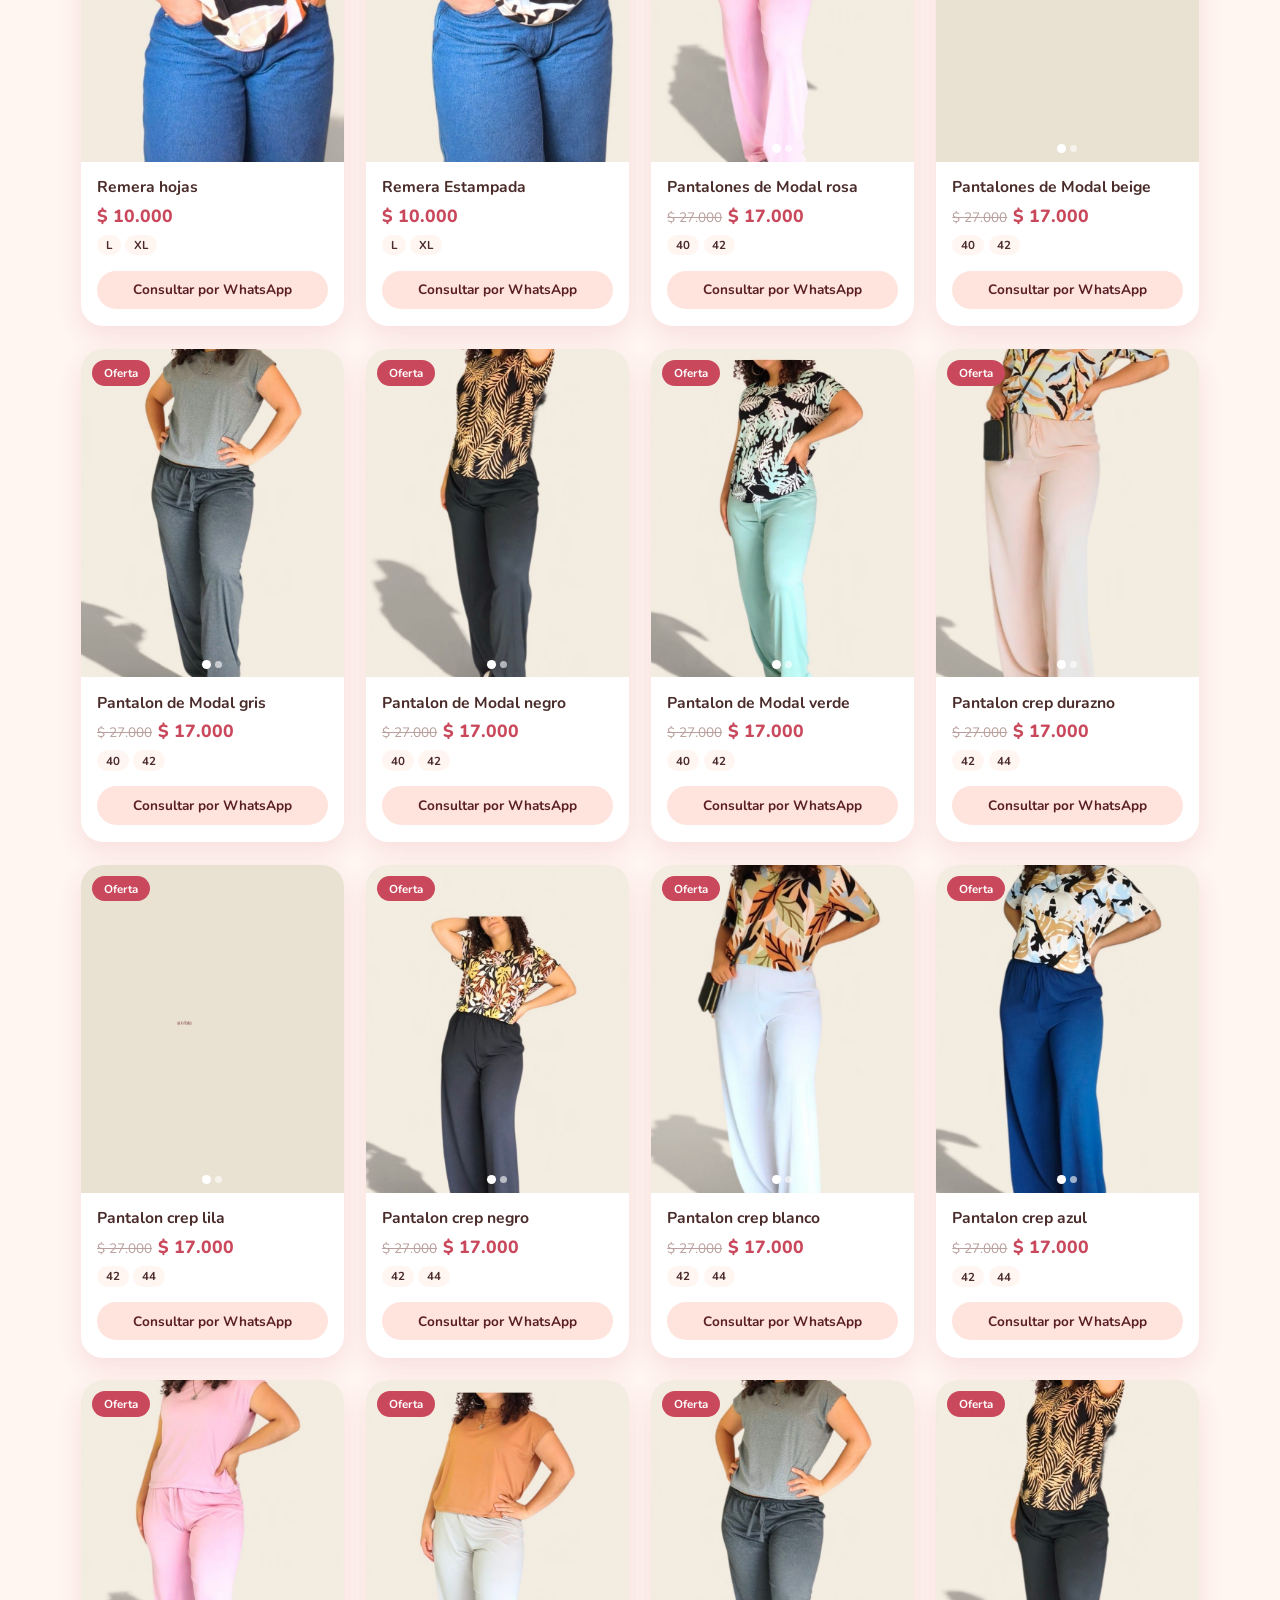
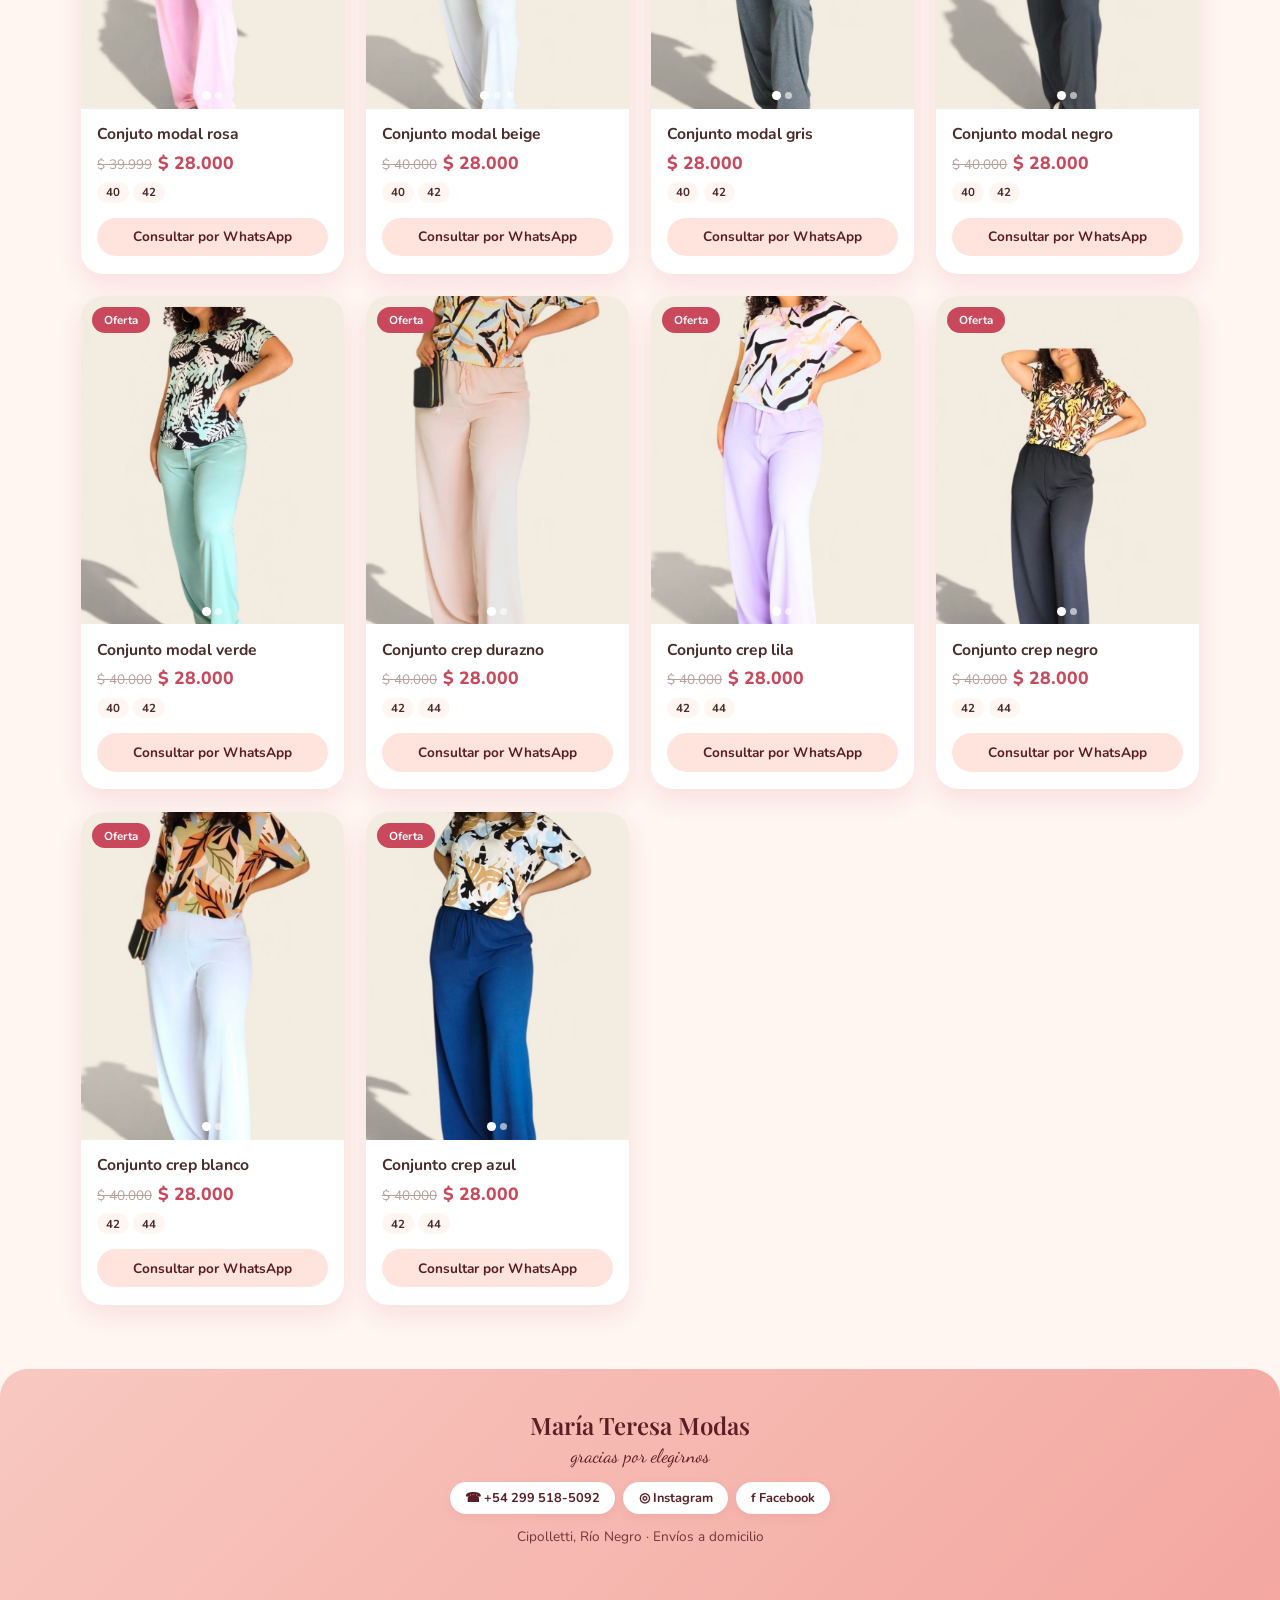
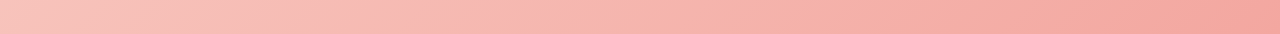
==== commit 8afb0595: "Página más dinámica: portada que cambia sola, barra en movimiento, contador, avisos y buscador - Por" ====
--- a/index.html
+++ b/index.html
@@ -45,9 +45,9 @@
 <link rel="stylesheet" href="css/style.css">
 </head>
 <body>
-  <!-- Barra superior: mientras haya una promo activa, js/promo.js reemplaza este texto -->
-  <div class="top-announcement-bar">
-    <p id="barraAnuncio">🚚 Envíos a domicilio en Cipolletti y zonas cercanas</p>
+  <!-- Barra superior: los avisos que pasan se editan en js/portada.js (AVISOS_BARRA) -->
+  <div class="top-announcement-bar" id="barraAnuncio">
+    <p>🚚 Envíos a domicilio en Cipolletti y zonas cercanas</p>
   </div>
 
   <header class="site-header">
@@ -71,18 +71,21 @@
     </div>
   </header>
 
-  <!-- Portada: para cambiar la foto, reemplazá la ruta en style="background-image: ..." -->
-  <section class="hero">
-    <div class="hero-txt">
-      <span class="chip">✿ Nueva temporada</span>
-      <h2>Ropa linda,<br><em>precios de amiga</em></h2>
-      <p>Jeans, buzos, remeras y camperas para vos y toda la familia. Envíos en Cipolletti y zonas cercanas.</p>
-      <div class="hero-botones">
-        <a href="#catalogo-titulo" class="btn-principal">Ver catálogo →</a>
-        <a href="https://wa.me/542995185092" target="_blank" rel="noopener" class="btn-secundario-hero">Escribinos</a>
+  <!-- Portada que cambia sola: las fotos y textos se editan en js/portada.js (PORTADAS).
+       Esto de abajo se ve solo un instante, hasta que carga la portada. -->
+  <section class="hero" id="portada" aria-roledescription="carrusel" aria-label="Novedades">
+    <div class="hero-slide activa">
+      <div class="hero-txt">
+        <span class="chip">✿ Nueva temporada</span>
+        <h2>Ropa linda,<br><em>precios de amiga</em></h2>
+        <p>Jeans, buzos, remeras y camperas para vos y toda la familia. Envíos en Cipolletti y zonas cercanas.</p>
+        <div class="hero-botones">
+          <a href="#catalogo-titulo" class="btn-principal">Ver catálogo →</a>
+          <a href="https://wa.me/542995185092" target="_blank" rel="noopener" class="btn-secundario-hero">Escribinos</a>
+        </div>
       </div>
+      <div class="hero-img" role="img" aria-label="Remera floral de María Teresa Modas" style="background-image: url('img/remeras/floral-corazon.jpg')"></div>
     </div>
-    <div class="hero-img" role="img" aria-label="Remera floral de María Teresa Modas" style="background-image: url('img/remeras/floral-corazon.jpg')"></div>
   </section>
 
   <section class="info-bar" aria-label="Información de compra">
@@ -93,6 +96,11 @@
 
   <h2 class="seccion-titulo" id="catalogo-titulo">Nuestro catálogo</h2>
   <p class="seccion-script">elegido con amor</p>
+
+  <div class="buscador">
+    <span class="buscador-icono" aria-hidden="true">🔍</span>
+    <input type="search" id="buscador" placeholder="Buscar: jean, conjunto, rosa…" aria-label="Buscar productos" autocomplete="off">
+  </div>
 
   <!-- Las categorías se arman solas a partir de productos.json -->
   <nav class="tag-rack" id="categorias" aria-label="Secciones del catálogo"></nav>
@@ -135,5 +143,7 @@
 
   <script src="js/main.js"></script>
   <script src="js/promo.js"></script>
+  <script src="js/portada.js"></script>
+  <script src="js/avisos.js"></script>
 </body>
 </html>
--- a/css/style.css
+++ b/css/style.css
@@ -52,6 +52,29 @@
   font-weight: 700;
 }
 .top-announcement-bar p{ margin: 0; }
+.top-announcement-bar{ overflow: hidden; white-space: nowrap; }
+
+/* Avisos que pasan en movimiento */
+.barra-cinta{
+  display: flex;
+  width: max-content;
+  animation: barra-mover 30s linear infinite;
+}
+.top-announcement-bar:hover .barra-cinta{ animation-play-state: paused; }
+.barra-tira{ display: flex; flex-shrink: 0; }
+.barra-tira span{ padding: 0 1.1rem; }
+.barra-sep{ opacity: 0.6; }
+@keyframes barra-mover{
+  to{ transform: translateX(-50%); }
+}
+.solo-lectores{
+  position: absolute;
+  width: 1px;
+  height: 1px;
+  overflow: hidden;
+  clip: rect(0 0 0 0);
+  white-space: nowrap;
+}
 
 /* ===== Header ===== */
 .site-header{
@@ -115,17 +138,95 @@
 
 /* ===== Hero ===== */
 .hero{
+  position: relative;
   max-width: 1150px;
   margin: 1.2rem auto 0;
-  display: grid;
-  grid-template-columns: 1fr 1fr;
+  display: grid;            /* las portadas se apilan una sobre otra */
   border-radius: 28px;
   overflow: hidden;
   background: linear-gradient(135deg, #F8C8C0, var(--rose) 55%, #E98C7E);
-  min-height: 420px;
+}
+.hero-slide{
+  grid-area: 1 / 1;
+  display: grid;
+  grid-template-columns: 1fr 1fr;
+  min-height: 440px;
+  opacity: 0;
+  visibility: hidden;
+  transition: opacity 0.8s ease, visibility 0.8s;
+}
+.hero-slide.activa{
+  opacity: 1;
+  visibility: visible;
+}
+.hero-slide .hero-txt > *{
+  transform: translateY(14px);
+  opacity: 0;
+  transition: transform 0.7s ease, opacity 0.7s ease;
+}
+.hero-slide.activa .hero-txt > *{
+  transform: none;
+  opacity: 1;
+}
+.hero-slide.activa .hero-txt > :nth-child(2){ transition-delay: 0.1s; }
+.hero-slide.activa .hero-txt > :nth-child(3){ transition-delay: 0.2s; }
+.hero-slide.activa .hero-txt > :nth-child(n+4){ transition-delay: 0.3s; }
+
+.hero-cuenta{
+  margin-top: 0.9rem !important;
+  background: rgba(255, 255, 255, 0.75);
+  border-radius: 999px;
+  padding: 0.45rem 1rem;
+  font-size: 0.9rem;
+  font-weight: 700;
+}
+.hero-cuenta strong{ color: var(--raspberry); font-variant-numeric: tabular-nums; white-space: nowrap; }
+
+.hero-flecha{
+  position: absolute;
+  top: 50%;
+  transform: translateY(-50%);
+  z-index: 2;
+  width: 40px;
+  height: 40px;
+  border: none;
+  border-radius: 50%;
+  background: rgba(255, 255, 255, 0.85);
+  color: var(--plum);
+  font-size: 1.5rem;
+  line-height: 1;
+  cursor: pointer;
+  box-shadow: 0 3px 10px rgba(90, 31, 37, 0.15);
+  transition: background 0.15s ease;
+}
+.hero-flecha:hover{ background: var(--white); }
+.hero-flecha.izq{ left: 0.8rem; }
+.hero-flecha.der{ right: 0.8rem; }
+.hero-puntos{
+  position: absolute;
+  bottom: 1rem;
+  left: 25%;
+  transform: translateX(-50%);
+  z-index: 2;
+  display: flex;
+  gap: 0.45rem;
+}
+.hero-punto{
+  width: 10px;
+  height: 10px;
+  padding: 0;
+  border: none;
+  border-radius: 999px;
+  background: rgba(90, 31, 37, 0.25);
+  cursor: pointer;
+  transition: width 0.3s ease, background 0.3s ease;
+}
+.hero-punto.activo{
+  width: 26px;
+  background: var(--plum);
 }
 .hero-txt{
-  padding: 3rem;
+  padding: 3rem 3rem 3.5rem 4.5rem;
   display: flex;
   flex-direction: column;
   justify-content: center;
@@ -180,6 +281,114 @@
   background: var(--blush) center 20% / cover no-repeat;
   border-radius: 28px 0 0 28px;
 }
+/* Foto entera (cuerpo completo con fondo liso) */
+.hero-img.completa{
+  background-color: #EFE8DE;
+  background-size: contain;
+  background-position: center bottom;
+}
+
+/* ===== Buscador ===== */
+.buscador{
+  position: relative;
+  max-width: 460px;
+  margin: 1.2rem auto 0;
+  padding: 0 1rem;
+}
+.buscador input{
+  width: 100%;
+  border: 2px solid transparent;
+  border-radius: 999px;
+  background: var(--white);
+  padding: 0.85rem 1.2rem 0.85rem 2.8rem;
+  font-family: var(--font-body);
+  font-size: 0.95rem;
+  color: var(--text);
+  box-shadow: var(--shadow);
+  outline: none;
+  transition: border-color 0.15s ease;
+}
+.buscador input:focus{ border-color: var(--rose); }
+.buscador-icono{
+  position: absolute;
+  left: 2rem;
+  top: 50%;
+  transform: translateY(-50%);
+  font-size: 0.95rem;
+  opacity: 0.6;
+}
+.sin-resultados a{ color: var(--raspberry); font-weight: 700; }
+
+/* ===== Avisos en la esquina ===== */
+.aviso{
+  position: fixed;
+  left: 1rem;
+  bottom: 1rem;
+  z-index: 95;
+  max-width: 330px;
+  display: flex;
+  align-items: stretch;
+  background: var(--white);
+  border-radius: 18px;
+  box-shadow: 0 12px 30px rgba(90, 31, 37, 0.25);
+  overflow: hidden;
+  transform: translateY(140%);
+  opacity: 0;
+  pointer-events: none;
+  transition: transform 0.45s ease, opacity 0.45s ease;
+}
+.aviso.visible{
+  transform: none;
+  opacity: 1;
+  pointer-events: auto;
+}
+.aviso-cuerpo{
+  display: flex;
+  align-items: center;
+  gap: 0.75rem;
+  border: none;
+  background: none;
+  padding: 0.6rem 0.4rem 0.6rem 0.6rem;
+  text-align: left;
+  cursor: pointer;
+  font-family: var(--font-body);
+  color: var(--text);
+}
+.aviso-cuerpo img{
+  width: 54px;
+  height: 66px;
+  object-fit: cover;
+  border-radius: 10px;
+  background: var(--blush);
+  flex-shrink: 0;
+}
+.aviso-texto{
+  display: flex;
+  flex-direction: column;
+  gap: 0.1rem;
+  font-size: 0.85rem;
+}
+.aviso-tipo{ font-size: 0.72rem; font-weight: 800; color: var(--raspberry); }
+.aviso-precio{ font-weight: 800; color: var(--raspberry); }
+.aviso-precio s{ color: #B9A09C; font-weight: 400; font-size: 0.78rem; }
+.aviso-cerrar{
+  border: none;
+  background: none;
+  color: var(--muted);
+  font-size: 1.2rem;
+  padding: 0.3rem 0.7rem;
+  cursor: pointer;
+  align-self: flex-start;
+}
+
+/* Cuenta regresiva en el cartel de promo */
+.promo-cuenta{
+  margin: -0.4rem 0 1rem;
+  font-size: 0.9rem;
+  font-weight: 700;
+  color: var(--plum);
+}
+.promo-cuenta strong{ color: var(--raspberry); font-variant-numeric: tabular-nums; }
 
 /* ===== Beneficios ===== */
 .info-bar{
@@ -269,6 +478,8 @@
   font-size: 1.6rem;
 }
 .tag-btn:hover .tag-circulo{ transform: scale(1.05); }
+.tag-ofertas{ color: var(--raspberry); }
+.tag-ofertas .tag-circulo{ background: linear-gradient(45deg, #FF8A3D, var(--raspberry), #FF8A3D); }
 .tag-btn.active{ color: var(--raspberry); }
 .tag-btn.active .tag-circulo{
   background: var(--plum);
@@ -751,6 +962,10 @@
 }
 
 /* ===== Accesibilidad ===== */
+.hero-flecha:focus-visible,
+.hero-punto:focus-visible,
+.aviso-cuerpo:focus-visible,
+.aviso-cerrar:focus-visible,
 .tag-btn:focus-visible,
 .contacto-link:focus-visible,
 .btn-principal:focus-visible,
@@ -769,17 +984,22 @@
 
 /* ===== RESPONSIVE PARA CELULARES ===== */
 @media (max-width: 700px){
-  .hero{
+  .hero{ margin: 1rem 0.8rem 0; }
+  .hero-slide{
     grid-template-columns: 1fr;
-    margin: 1rem 0.8rem 0;
+    grid-template-rows: auto 1fr;
     min-height: 0;
   }
   .hero-img{
-    min-height: 300px;
+    min-height: 320px;
     border-radius: 0;
     order: -1;
   }
-  .hero-txt{ padding: 1.8rem 1.5rem 2rem; }
+  .hero-txt{ padding: 1.6rem 1.4rem 2.6rem; justify-content: flex-start; }
+  .hero-flecha{ display: none; }
+  .hero-puntos{ left: 50%; bottom: 0.9rem; }
+
+  .aviso{ left: 0.6rem; right: 5rem; bottom: 0.9rem; max-width: none; }
   .btn-principal, .btn-secundario-hero{ padding: 0.85rem 1.4rem; }
 
   .info-bar{ gap: 0.45rem; }
